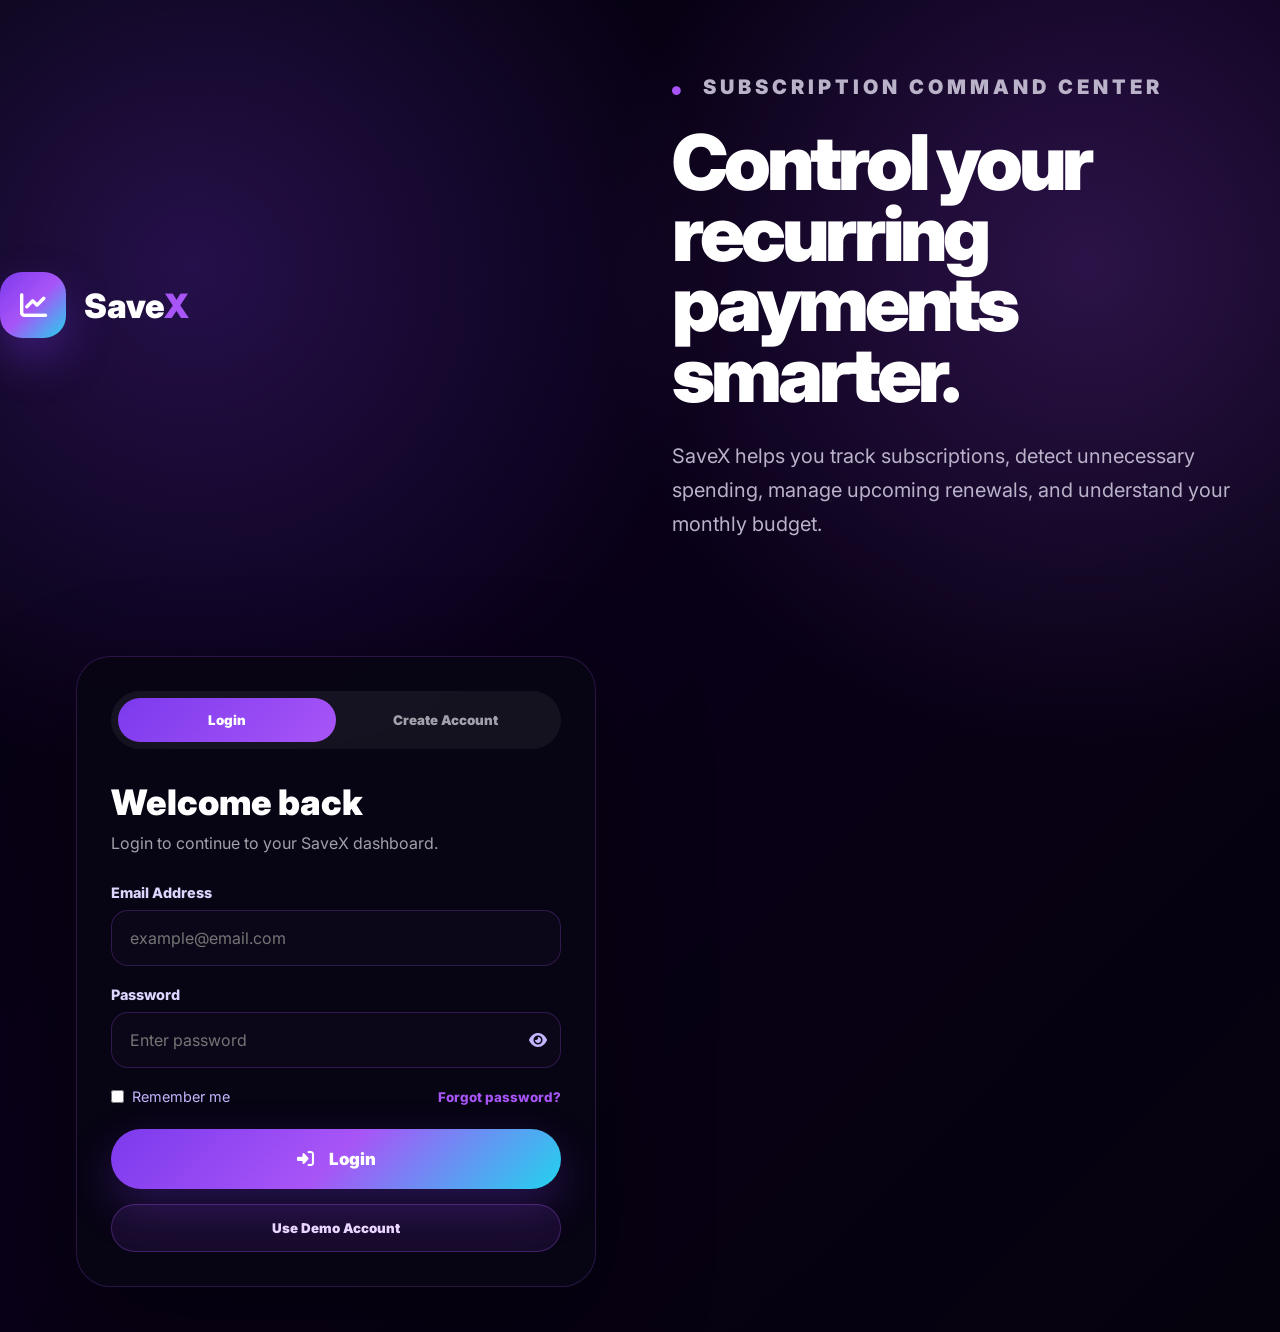
==== target/classes/static/index.html @ 9d01b913 "Spring boot activated to connect frontend and backend" ====
<!DOCTYPE html>
<html lang="en">
<head>
    <meta charset="UTF-8">
    <meta name="viewport" content="width=device-width, initial-scale=1.0">
    <title>SaveX | Login</title>

    <link href="https://fonts.googleapis.com/css2?family=Inter:wght@300;400;500;600;700;800;900&display=swap" rel="stylesheet">
    <link rel="stylesheet" href="https://cdnjs.cloudflare.com/ajax/libs/font-awesome/6.5.0/css/all.min.css">

    <link rel="stylesheet" href="styles.css">
</head>
<body>

<div class="login-page">
    <nav class="auth-brand">
        <div class="brand-icon">
            <i class="fa-solid fa-chart-line"></i>
        </div>
        <h2>Save<span>X</span></h2>
    </nav>

    <div class="auth-hero">

        <p class="hero-tag">
            <i class="fa-solid fa-circle"></i>
            Subscription command center
        </p>

        <h1>Control your recurring payments smarter.</h1>

        <p>
            SaveX helps you track subscriptions, detect unnecessary spending,
            manage upcoming renewals, and understand your monthly budget.
        </p>

    </div>


    <div class="login-right-panel">

        <div class="auth-card">

            <div class="auth-tabs">
                <button type="button" class="auth-tab active" id="loginTab">Login</button>
                <button type="button" class="auth-tab" id="signupTab">Create Account</button>
            </div>

            <form id="loginForm" class="auth-form active">

                <h2>Welcome back</h2>
                <p class="auth-subtitle">Login to continue to your SaveX dashboard.</p>

                <div class="form-group">
                    <label for="loginEmail">Email Address</label>
                    <input type="email" id="loginEmail" placeholder="example@email.com" required>
                </div>

                <div class="form-group">
                    <label for="loginPassword">Password</label>

                    <div class="password-box">
                        <input type="password" id="loginPassword" placeholder="Enter password" required>

                        <button type="button" class="toggle-password" data-target="loginPassword">
                            <i class="fa-solid fa-eye"></i>
                        </button>
                    </div>
                </div>

                <div class="auth-options">
                    <label class="remember-box">
                        <input type="checkbox" id="rememberMe">
                        <span>Remember me</span>
                    </label>

                    <button type="button" class="text-btn" id="forgotBtn">
                        Forgot password?
                    </button>
                </div>

                <button type="submit" class="primary-btn full-btn">
                    <i class="fa-solid fa-right-to-bracket"></i>
                    Login
                </button>

                <button type="button" class="demo-login-btn" id="demoLoginBtn">
                    Use Demo Account
                </button>

            </form>

            <form id="signupForm" class="auth-form">

                <h2>Create account</h2>
                <p class="auth-subtitle">Create your SaveX account and start tracking subscriptions.</p>

                <div class="form-group">
                    <label for="signupName">Full Name</label>
                    <input type="text" id="signupName" placeholder="Enter your full name" required>
                </div>

                <div class="form-group">
                    <label for="signupEmail">Email Address</label>
                    <input type="email" id="signupEmail" placeholder="example@email.com" required>
                </div>

                <div class="form-group">
                    <label for="signupPassword">Password</label>

                    <div class="password-box">
                        <input type="password" id="signupPassword" placeholder="Create password" required>

                        <button type="button" class="toggle-password" data-target="signupPassword">
                            <i class="fa-solid fa-eye"></i>
                        </button>
                    </div>

                    <small class="password-hint">Password must be at least 6 characters.</small>
                </div>

                <div class="form-group">
                    <label for="confirmPassword">Confirm Password</label>

                    <div class="password-box">
                        <input type="password" id="confirmPassword" placeholder="Confirm password" required>

                        <button type="button" class="toggle-password" data-target="confirmPassword">
                            <i class="fa-solid fa-eye"></i>
                        </button>
                    </div>
                </div>

                <button type="submit" class="primary-btn full-btn">
                    <i class="fa-solid fa-user-plus"></i>
                    Create Account
                </button>

            </form>

        </div>

    </div>

</div>

<div class="toast" id="authToast"></div>

<script>
    const loginTab = document.getElementById("loginTab");
    const signupTab = document.getElementById("signupTab");
    const loginForm = document.getElementById("loginForm");
    const signupForm = document.getElementById("signupForm");
    const authToast = document.getElementById("authToast");

    function showAuthToast(message) {
        authToast.textContent = message;
        authToast.classList.add("show");

        setTimeout(function () {
            authToast.classList.remove("show");
        }, 2500);
    }

    function showLogin() {
        loginTab.classList.add("active");
        signupTab.classList.remove("active");

        loginForm.classList.add("active");
        signupForm.classList.remove("active");
    }

    function showSignup() {
        signupTab.classList.add("active");
        loginTab.classList.remove("active");

        signupForm.classList.add("active");
        loginForm.classList.remove("active");
    }

    loginTab.addEventListener("click", showLogin);
    signupTab.addEventListener("click", showSignup);

    document.querySelectorAll(".toggle-password").forEach(function (button) {
        button.addEventListener("click", function () {
            const targetId = button.getAttribute("data-target");
            const input = document.getElementById(targetId);
            const icon = button.querySelector("i");

            if (input.type === "password") {
                input.type = "text";
                icon.classList.remove("fa-eye");
                icon.classList.add("fa-eye-slash");
            } else {
                input.type = "password";
                icon.classList.remove("fa-eye-slash");
                icon.classList.add("fa-eye");
            }
        });
    });

    signupForm.addEventListener("submit", function (event) {
        event.preventDefault();

        const name = document.getElementById("signupName").value.trim();
        const email = document.getElementById("signupEmail").value.trim().toLowerCase();
        const password = document.getElementById("signupPassword").value.trim();
        const confirmPassword = document.getElementById("confirmPassword").value.trim();

        if (name === "" || email === "" || password === "" || confirmPassword === "") {
            showAuthToast("Please fill all fields.");
            return;
        }

        if (password.length < 6) {
            showAuthToast("Password must be at least 6 characters.");
            return;
        }

        if (password !== confirmPassword) {
            showAuthToast("Passwords do not match.");
            return;
        }

        const user = {
            name: name,
            email: email,
            password: password
        };

        localStorage.setItem("savex_user_account", JSON.stringify(user));
        localStorage.setItem("subtracker_user_name", name);
        localStorage.setItem("subtracker_user_email", email);
        localStorage.setItem("savex_logged_in", "true");

        showAuthToast("Account created successfully.");

        setTimeout(function () {
            window.location.href = "dashboard.html";
        }, 800);
    });

    loginForm.addEventListener("submit", function (event) {
        event.preventDefault();

        const email = document.getElementById("loginEmail").value.trim().toLowerCase();
        const password = document.getElementById("loginPassword").value.trim();
        const rememberMe = document.getElementById("rememberMe").checked;

        const savedUser = JSON.parse(localStorage.getItem("savex_user_account"));

        if (!savedUser) {
            showAuthToast("No account found. Please create an account first.");
            return;
        }

        if (email !== savedUser.email || password !== savedUser.password) {
            showAuthToast("Invalid email or password.");
            return;
        }

        localStorage.setItem("subtracker_user_name", savedUser.name);
        localStorage.setItem("subtracker_user_email", savedUser.email);
        localStorage.setItem("savex_logged_in", "true");

        if (rememberMe) {
            localStorage.setItem("savex_remember_email", email);
        } else {
            localStorage.removeItem("savex_remember_email");
        }

        showAuthToast("Login successful.");

        setTimeout(function () {
            window.location.href = "dashboard.html";
        }, 700);
    });

    document.getElementById("demoLoginBtn").addEventListener("click", function () {
        const demoUser = {
            name: "Huda Faisal",
            email: "demo@savex.com",
            password: "123456"
        };

        localStorage.setItem("savex_user_account", JSON.stringify(demoUser));
        localStorage.setItem("subtracker_user_name", demoUser.name);
        localStorage.setItem("subtracker_user_email", demoUser.email);
        localStorage.setItem("savex_logged_in", "true");

        window.location.href = "dashboard.html";
    });

    document.getElementById("forgotBtn").addEventListener("click", function () {
        showAuthToast("Demo project: create a new account if you forgot password.");
    });

    window.addEventListener("load", function () {
        const rememberedEmail = localStorage.getItem("savex_remember_email");

        if (rememberedEmail) {
            document.getElementById("loginEmail").value = rememberedEmail;
            document.getElementById("rememberMe").checked = true;
        }
    });
</script>

</body>
</html>
---- target/classes/static/styles.css ----
* {
    margin: 0;
    padding: 0;
    box-sizing: border-box;
}

body {
    font-family: "Inter", sans-serif;
    background: #05020d;
    color: #ffffff;
    overflow-x: hidden;
}

button,
input,
select {
    font-family: inherit;
}

button {
    cursor: pointer;
}

/* ================= LOGIN PAGE ================= */

.login-page {
    min-height: 100vh;
    display: grid;
    grid-template-columns: 1.05fr 0.95fr;
    background:
        radial-gradient(circle at 15% 20%, rgba(124, 58, 237, 0.26), transparent 34%),
        radial-gradient(circle at 85% 20%, rgba(168, 85, 247, 0.22), transparent 32%),
        linear-gradient(135deg, #05020d, #090018 45%, #05020d);
}

.login-left-panel {
    padding: 48px 7vw;
    display: flex;
    flex-direction: column;
    justify-content: space-between;
}

.auth-brand {
    display: flex;
    align-items: center;
    gap: 18px;
}

.auth-brand h2 {
    font-size: 2.1rem;
    font-weight: 900;
}

.auth-brand span {
    color: #a855f7;
}

.brand-icon,
.logo-box {
    width: 66px;
    height: 66px;
    border-radius: 22px;
    background: linear-gradient(135deg, #7c3aed, #a855f7, #22d3ee);
    display: flex;
    align-items: center;
    justify-content: center;
    color: white;
    font-size: 1.7rem;
    box-shadow: 0 20px 45px rgba(124, 58, 237, 0.35);
}

.auth-hero {
    max-width: 680px;
    padding: 70px 0;
}

.hero-tag {
    color: #c084fc;
    text-transform: uppercase;
    letter-spacing: 4px;
    font-size: 0.78rem;
    font-weight: 900;
    margin-bottom: 24px;
}

.hero-tag i {
    font-size: 0.55rem;
    color: #a855f7;
    margin-right: 10px;
}

.auth-hero h1 {
    font-size: clamp(3.4rem, 6vw, 6.2rem);
    line-height: 0.92;
    font-weight: 900;
    letter-spacing: -4px;
    margin-bottom: 28px;
}

.auth-hero > p {
    color: #b9b2c9;
    font-size: 1.25rem;
    line-height: 1.7;
    max-width: 600px;
}

.auth-preview-card {
    margin-top: 44px;
    width: min(430px, 100%);
    background: rgba(255, 255, 255, 0.07);
    border: 1px solid rgba(168, 85, 247, 0.20);
    border-radius: 28px;
    padding: 26px;
    backdrop-filter: blur(20px);
    box-shadow: 0 30px 80px rgba(0, 0, 0, 0.35);
}

.auth-preview-top {
    display: flex;
    justify-content: space-between;
    align-items: center;
}

.auth-preview-top p {
    color: #a1a1aa;
    font-size: 0.9rem;
}

.auth-preview-top h3 {
    font-size: 2.4rem;
    margin-top: 8px;
}

.preview-icon {
    width: 58px;
    height: 58px;
    border-radius: 18px;
    background: rgba(168, 85, 247, 0.16);
    color: #c084fc;
    display: flex;
    align-items: center;
    justify-content: center;
    font-size: 1.4rem;
}

.preview-line {
    height: 8px;
    border-radius: 999px;
    margin: 28px 0;
    background: linear-gradient(90deg, #7c3aed, #a855f7, #22d3ee);
}

.preview-row {
    display: flex;
    justify-content: space-between;
    padding: 11px 0;
    border-bottom: 1px solid rgba(255, 255, 255, 0.08);
    color: #d1d5db;
}

.preview-row:last-child {
    border-bottom: none;
}

.login-right-panel {
    display: flex;
    align-items: center;
    justify-content: center;
    padding: 45px;
}

.auth-card {
    width: 100%;
    max-width: 520px;
    background: rgba(8, 5, 20, 0.92);
    border: 1px solid rgba(168, 85, 247, 0.22);
    border-radius: 34px;
    padding: 34px;
    box-shadow: 0 40px 110px rgba(0, 0, 0, 0.45);
    backdrop-filter: blur(22px);
}

.auth-tabs {
    display: grid;
    grid-template-columns: 1fr 1fr;
    background: rgba(255, 255, 255, 0.055);
    padding: 7px;
    border-radius: 999px;
    margin-bottom: 32px;
}

.auth-tab {
    border: none;
    padding: 14px 16px;
    border-radius: 999px;
    background: transparent;
    color: #a1a1aa;
    font-weight: 900;
}

.auth-tab.active {
    background: linear-gradient(135deg, #7c3aed, #a855f7);
    color: white;
}

.auth-form {
    display: none;
}

.auth-form.active {
    display: block;
}

.auth-form h2 {
    font-size: 2.2rem;
    font-weight: 900;
    margin-bottom: 8px;
}

.auth-subtitle {
    color: #a1a1aa;
    margin-bottom: 28px;
    line-height: 1.6;
}

.password-box {
    position: relative;
}

.password-box input {
    padding-right: 55px;
}

.toggle-password {
    position: absolute;
    right: 14px;
    top: 50%;
    transform: translateY(-50%);
    border: none;
    background: transparent;
    color: #c4b5fd;
    font-size: 1rem;
}

.password-hint {
    display: block;
    color: #8b8399;
    margin-top: 8px;
    font-size: 0.78rem;
}

.auth-options {
    display: flex;
    align-items: center;
    justify-content: space-between;
    margin: 6px 0 24px;
}

.remember-box {
    display: flex;
    align-items: center;
    gap: 8px;
    color: #c4b5fd;
    font-size: 0.9rem;
}

.remember-box input {
    accent-color: #a855f7;
}

.text-btn {
    border: none;
    background: transparent;
    color: #a855f7;
    font-weight: 800;
}

.demo-login-btn {
    width: 100%;
    margin-top: 15px;
    padding: 15px;
    border: 1px solid rgba(168, 85, 247, 0.30);
    background: rgba(168, 85, 247, 0.10);
    color: #e9d5ff;
    border-radius: 999px;
    font-weight: 900;
}

.demo-login-btn:hover {
    background: rgba(168, 85, 247, 0.18);
}

/* ================= DASHBOARD + SCROLLABLE SIDEBAR ================= */

.dashboard-layout {
    min-height: 100vh;
    display: flex;
    background:
        radial-gradient(circle at 75% 10%, rgba(168, 85, 247, 0.18), transparent 35%),
        linear-gradient(135deg, #05020d 0%, #070113 45%, #06000f 100%);
}

.sidebar {
    width: 435px;
    height: 100vh;
    height: 100dvh;
    position: sticky;
    top: 0;
    background: rgba(3, 2, 12, 0.96);
    border-right: 1px solid rgba(168, 85, 247, 0.14);
    z-index: 10;
    overflow: hidden;
}

.sidebar-scroll-area {
    height: 100%;
    overflow-y: auto;
    overflow-x: hidden;
    padding: 56px 34px 36px;
    scrollbar-width: thin;
    scrollbar-color: #a855f7 transparent;
}

.sidebar-scroll-area::-webkit-scrollbar {
    width: 6px;
}

.sidebar-scroll-area::-webkit-scrollbar-track {
    background: transparent;
}

.sidebar-scroll-area::-webkit-scrollbar-thumb {
    background: rgba(168, 85, 247, 0.55);
    border-radius: 999px;
}

.sidebar-logo {
    display: flex;
    align-items: center;
    gap: 18px;
    margin-bottom: 70px;
}

.logo-box {
    flex-shrink: 0;
}

.sidebar-logo h2 {
    font-size: 2rem;
    font-weight: 900;
    white-space: nowrap;
}

.sidebar-logo span {
    color: #a855f7;
}

.sidebar-menu {
    display: flex;
    flex-direction: column;
    gap: 22px;
}

.menu-item {
    width: 100%;
    min-height: 72px;
    border: none;
    outline: none;
    background: transparent;
    color: #9ca3af;
    display: flex;
    align-items: center;
    gap: 26px;
    padding: 18px 31px;
    border-radius: 24px;
    font-size: 1.25rem;
    font-weight: 800;
    text-align: left;
    transition: 0.25s ease;
}

.menu-item i {
    width: 34px;
    font-size: 1.6rem;
    flex-shrink: 0;
}

.menu-item:hover {
    background: rgba(168, 85, 247, 0.08);
    color: white;
    transform: translateX(5px);
}

.menu-item.active {
    background: rgba(168, 85, 247, 0.13);
    color: white;
    border: 1px solid rgba(168, 85, 247, 0.45);
    box-shadow: inset 4px 0 0 #a855f7;
}

.menu-item.active i {
    color: #c084fc;
}

.sidebar-bottom {
    margin-top: 38px;
    border-top: 1px solid rgba(168, 85, 247, 0.14);
    padding-top: 30px;
    padding-bottom: 20px;
}

.profile-card {
    background: rgba(255, 255, 255, 0.04);
    border: 1px solid rgba(168, 85, 247, 0.12);
    border-radius: 24px;
    padding: 24px 28px;
    display: flex;
    align-items: center;
    gap: 22px;
}

.profile-avatar {
    width: 68px;
    height: 68px;
    border-radius: 22px;
    background: linear-gradient(135deg, #7c3aed, #a855f7, #22d3ee);
    display: flex;
    align-items: center;
    justify-content: center;
    font-size: 1.25rem;
    font-weight: 900;
    flex-shrink: 0;
}

.profile-card h4 {
    font-size: 1.05rem;
    font-weight: 900;
}

.profile-card p {
    color: #c084fc;
    font-size: 0.92rem;
    margin-top: 5px;
}

.logout-btn {
    width: 100%;
    margin-top: 16px;
    border: 1px solid rgba(239, 68, 68, 0.22);
    background: rgba(239, 68, 68, 0.10);
    color: #fca5a5;
    padding: 15px 18px;
    border-radius: 20px;
    font-weight: 900;
    display: flex;
    align-items: center;
    justify-content: center;
    gap: 10px;
    transition: 0.25s;
}

.logout-btn:hover {
    background: rgba(239, 68, 68, 0.18);
}

.main-panel {
    flex: 1;
    min-width: 0;
    padding: 58px 68px;
}

.top-header {
    display: flex;
    justify-content: space-between;
    align-items: flex-start;
    margin-bottom: 58px;
}

.eyebrow {
    color: #c084fc !important;
    text-transform: uppercase;
    letter-spacing: 6px;
    font-size: 0.78rem !important;
    font-weight: 900;
    margin-bottom: 22px;
}

.eyebrow::before {
    content: "";
    display: inline-block;
    width: 11px;
    height: 11px;
    background: #a855f7;
    border-radius: 50%;
    margin-right: 14px;
}

.top-header h1 {
    font-size: 4.2rem;
    line-height: 1;
    font-weight: 900;
    color: #f8fafc;
    letter-spacing: -2px;
}

.top-header p {
    color: #a1a1aa;
    margin-top: 22px;
    font-size: 1.25rem;
}

.top-actions {
    display: flex;
    align-items: center;
    gap: 26px;
}

.notification-btn {
    width: 80px;
    height: 80px;
    border-radius: 24px;
    border: 1px solid rgba(168, 85, 247, 0.18);
    background: rgba(255, 255, 255, 0.04);
    color: white;
    position: relative;
    font-size: 1.25rem;
}

.notification-btn span {
    position: absolute;
    top: -13px;
    right: -12px;
    background: #fb6a3c;
    color: white;
    min-width: 38px;
    height: 38px;
    border-radius: 999px;
    font-size: 1rem;
    font-weight: 900;
    display: flex;
    align-items: center;
    justify-content: center;
}

.primary-btn {
    border: none;
    background: linear-gradient(135deg, #7c3aed, #a855f7, #22d3ee);
    color: white;
    padding: 20px 42px;
    border-radius: 999px;
    font-size: 1.05rem;
    font-weight: 900;
    display: inline-flex;
    align-items: center;
    justify-content: center;
    gap: 15px;
    transition: 0.25s ease;
    box-shadow: 0 18px 45px rgba(124, 58, 237, 0.28);
}

.primary-btn:hover {
    transform: translateY(-3px);
}

.secondary-btn {
    border: none;
    background: rgba(30, 20, 48, 0.95);
    color: #ddd6fe;
    padding: 16px 30px;
    border-radius: 999px;
    font-weight: 800;
}

.full-btn {
    width: 100%;
}

.stats-grid {
    display: grid;
    grid-template-columns: repeat(3, minmax(260px, 1fr));
    gap: 34px;
    margin-bottom: 34px;
}

.stat-card {
    background: rgba(8, 5, 20, 0.9);
    border: 1px solid rgba(168, 85, 247, 0.14);
    border-radius: 32px;
    min-height: 255px;
    padding: 32px 36px;
    display: flex;
    flex-direction: column;
    justify-content: center;
}

.stat-icon {
    width: 72px;
    height: 72px;
    border-radius: 24px;
    background: rgba(168, 85, 247, 0.11);
    color: #c084fc;
    display: flex;
    align-items: center;
    justify-content: center;
    font-size: 1.7rem;
    margin-bottom: 30px;
}

.stat-card h3 {
    color: #a1a1aa;
    text-transform: uppercase;
    letter-spacing: 4px;
    font-size: 0.82rem;
    margin-bottom: 18px;
    font-weight: 900;
}

.stat-card .value {
    font-size: 3.25rem;
    font-weight: 900;
    line-height: 1;
    letter-spacing: 2px;
}

.stat-card p {
    color: #34d399;
    margin-top: 15px;
    font-size: 0.98rem;
}

.stat-card.small-card {
    max-width: 475px;
}

.charts-grid {
    display: grid;
    grid-template-columns: 1fr 1fr;
    gap: 34px;
    margin-bottom: 48px;
}

.chart-card,
.renewals-card,
.table-card,
.insight-card,
.ai-card {
    background: rgba(8, 5, 20, 0.92);
    border: 1px solid rgba(168, 85, 247, 0.14);
    border-radius: 32px;
    padding: 30px 36px;
}

.chart-card {
    min-height: 545px;
}

.chart-title {
    display: flex;
    align-items: center;
    gap: 13px;
    font-size: 1.25rem;
    font-weight: 900;
    margin-bottom: 24px;
}

.chart-box {
    width: 100%;
    height: 430px;
    position: relative;
}

.chart-box canvas {
    width: 100% !important;
    height: 100% !important;
}

.renewals-card {
    min-height: 180px;
    margin-bottom: 34px;
}

.renewal-list {
    margin-top: 20px;
}

.renewal-item {
    display: flex;
    align-items: center;
    justify-content: space-between;
    gap: 25px;
    padding: 19px 0;
    border-bottom: 1px solid rgba(168, 85, 247, 0.12);
}

.renewal-item:last-child {
    border-bottom: none;
}

.renewal-left {
    display: flex;
    align-items: center;
    gap: 18px;
}

.renewal-icon {
    width: 52px;
    height: 52px;
    border-radius: 18px;
    background: rgba(251, 191, 36, 0.1);
    color: #fbbf24;
    display: flex;
    align-items: center;
    justify-content: center;
}

.renewal-item p {
    color: #a1a1aa;
    font-size: 0.9rem;
}

.days-badge {
    background: rgba(30, 20, 48, 0.95);
    color: #ddd6fe;
    padding: 9px 17px;
    border-radius: 999px;
    white-space: nowrap;
    font-size: 0.85rem;
    font-weight: 800;
}

.overdue-badge {
    background: rgba(239, 68, 68, 0.15);
    color: #f87171;
}

.empty-state {
    text-align: center;
    padding: 45px 20px;
    color: #a1a1aa;
}

.table-wrapper {
    overflow-x: auto;
}

.subscription-table {
    width: 100%;
    border-collapse: collapse;
}

.subscription-table th {
    text-align: left;
    color: #a1a1aa;
    font-size: 0.85rem;
    text-transform: uppercase;
    letter-spacing: 2px;
    padding: 17px 12px;
    border-bottom: 1px solid rgba(168, 85, 247, 0.16);
}

.subscription-table td {
    padding: 20px 12px;
    border-bottom: 1px solid rgba(168, 85, 247, 0.08);
    color: #e9d5ff;
}

.service-cell {
    display: flex;
    align-items: center;
    gap: 13px;
    font-weight: 900;
}

.service-icon {
    width: 42px;
    height: 42px;
    border-radius: 15px;
    background: rgba(168, 85, 247, 0.12);
    color: #c084fc;
    display: flex;
    align-items: center;
    justify-content: center;
}

.cycle-badge {
    background: rgba(168, 85, 247, 0.12);
    color: #d8b4fe;
    padding: 8px 15px;
    border-radius: 999px;
    font-size: 0.82rem;
    font-weight: 900;
}

.action-buttons {
    display: flex;
    gap: 10px;
}

.icon-action {
    width: 40px;
    height: 40px;
    border-radius: 13px;
    border: none;
    background: rgba(30, 20, 48, 0.95);
    color: #c4b5fd;
}

.icon-action:hover {
    color: white;
}

.icon-action.delete:hover {
    color: #fb7185;
}

.insight-grid {
    display: grid;
    grid-template-columns: 1.3fr 0.7fr;
    gap: 34px;
}

.ai-card {
    background:
        radial-gradient(circle at top right, rgba(168, 85, 247, 0.16), transparent 35%),
        rgba(8, 5, 20, 0.92);
}

.ai-header {
    display: flex;
    align-items: center;
    gap: 20px;
    margin-bottom: 28px;
}

.ai-icon {
    width: 76px;
    height: 76px;
    border-radius: 26px;
    background: rgba(168, 85, 247, 0.12);
    color: #c084fc;
    display: flex;
    align-items: center;
    justify-content: center;
    font-size: 1.9rem;
}

.ai-card h2 {
    font-size: 2rem;
}

.ai-card p {
    color: #d1d5db;
    line-height: 1.85;
    font-size: 1rem;
}

.tip-box {
    margin-top: 30px;
    background: rgba(30, 20, 48, 0.76);
    border-radius: 24px;
    padding: 24px;
    color: #e9d5ff;
}

/* ================= FORM + MODAL ================= */

.form-group {
    margin-bottom: 20px;
}

.form-group label {
    display: block;
    margin-bottom: 9px;
    color: #ddd6fe;
    font-weight: 800;
    font-size: 0.9rem;
}

.form-group input,
.form-group select {
    width: 100%;
    border: 1px solid rgba(168, 85, 247, 0.24);
    background: #0b0618;
    color: white;
    padding: 17px 18px;
    border-radius: 17px;
    outline: none;
    font-size: 1rem;
}

.form-group input:focus,
.form-group select:focus {
    border-color: #a855f7;
}

.form-row {
    display: grid;
    grid-template-columns: 1fr 1fr;
    gap: 20px;
}

.modal {
    position: fixed;
    inset: 0;
    background: rgba(0, 0, 0, 0.76);
    backdrop-filter: blur(12px);
    z-index: 999;
    display: none;
    align-items: center;
    justify-content: center;
    padding: 22px;
}

.modal.show {
    display: flex;
}

.modal-box {
    width: 100%;
    max-width: 590px;
    background: #080313;
    border: 1px solid rgba(168, 85, 247, 0.28);
    border-radius: 32px;
    padding: 34px;
    box-shadow: 0 35px 100px rgba(0, 0, 0, 0.55);
}

.modal-header {
    display: flex;
    align-items: center;
    justify-content: space-between;
    margin-bottom: 28px;
}

.modal-header h3 {
    font-size: 1.35rem;
    display: flex;
    gap: 11px;
    align-items: center;
}

.modal-header h3 i {
    color: #c084fc;
}

.modal-header button {
    border: none;
    background: rgba(30, 20, 48, 0.95);
    color: white;
    width: 44px;
    height: 44px;
    border-radius: 50%;
}

.modal-actions {
    display: flex;
    justify-content: flex-end;
    gap: 14px;
    margin-top: 30px;
}

.toast {
    position: fixed;
    right: 30px;
    bottom: 30px;
    background: #160b2e;
    border-left: 4px solid #a855f7;
    padding: 16px 25px;
    border-radius: 999px;
    color: white;
    opacity: 0;
    transform: translateY(20px);
    pointer-events: none;
    transition: 0.25s;
    z-index: 1200;
}

.toast.show {
    opacity: 1;
    transform: translateY(0);
}

/* ================= RESPONSIVE ================= */

@media (max-width: 1350px) {
    .sidebar {
        width: 330px;
    }

    .stats-grid {
        grid-template-columns: repeat(2, 1fr);
    }

    .charts-grid {
        grid-template-columns: 1fr;
    }
}

@media (max-width: 1000px) {
    .login-page {
        grid-template-columns: 1fr;
    }

    .login-left-panel {
        padding: 34px 24px;
    }

    .auth-hero {
        padding: 45px 0;
    }

    .login-right-panel {
        padding: 24px;
    }
}

@media (max-width: 900px) {
    .dashboard-layout {
        flex-direction: column;
    }

    .sidebar {
        width: 100%;
        height: auto;
        position: relative;
        overflow: visible;
    }

    .sidebar-scroll-area {
        height: auto;
        overflow-x: auto;
        overflow-y: hidden;
        padding: 24px;
    }

    .sidebar-logo {
        margin-bottom: 25px;
    }

    .sidebar-menu {
        flex-direction: row;
        overflow-x: auto;
        gap: 12px;
        padding-bottom: 8px;
    }

    .menu-item {
        min-width: 75px;
        min-height: 64px;
        justify-content: center;
        padding: 14px;
    }

    .menu-item span,
    .sidebar-bottom {
        display: none;
    }

    .main-panel {
        padding: 30px 18px;
    }

    .top-header {
        flex-direction: column;
        gap: 24px;
    }

    .stats-grid,
    .insight-grid {
        grid-template-columns: 1fr;
    }

    .form-row {
        grid-template-columns: 1fr;
    }

    .top-header h1 {
        font-size: 3rem;
    }
    /* Hide monthly spend preview card from login/main page */
    .auth-preview-card {
        display: none;
    }

    /* Keep login page layout balanced after hiding card */
    .auth-hero {
        max-width: 680px;
        padding: 70px 0;
    }

    .auth-hero h1 {
        margin-bottom: 30px;
    }

    .auth-hero > p {
        margin-bottom: 0;
    }
    .auth-preview-card {
        display: none !important;
    }
}
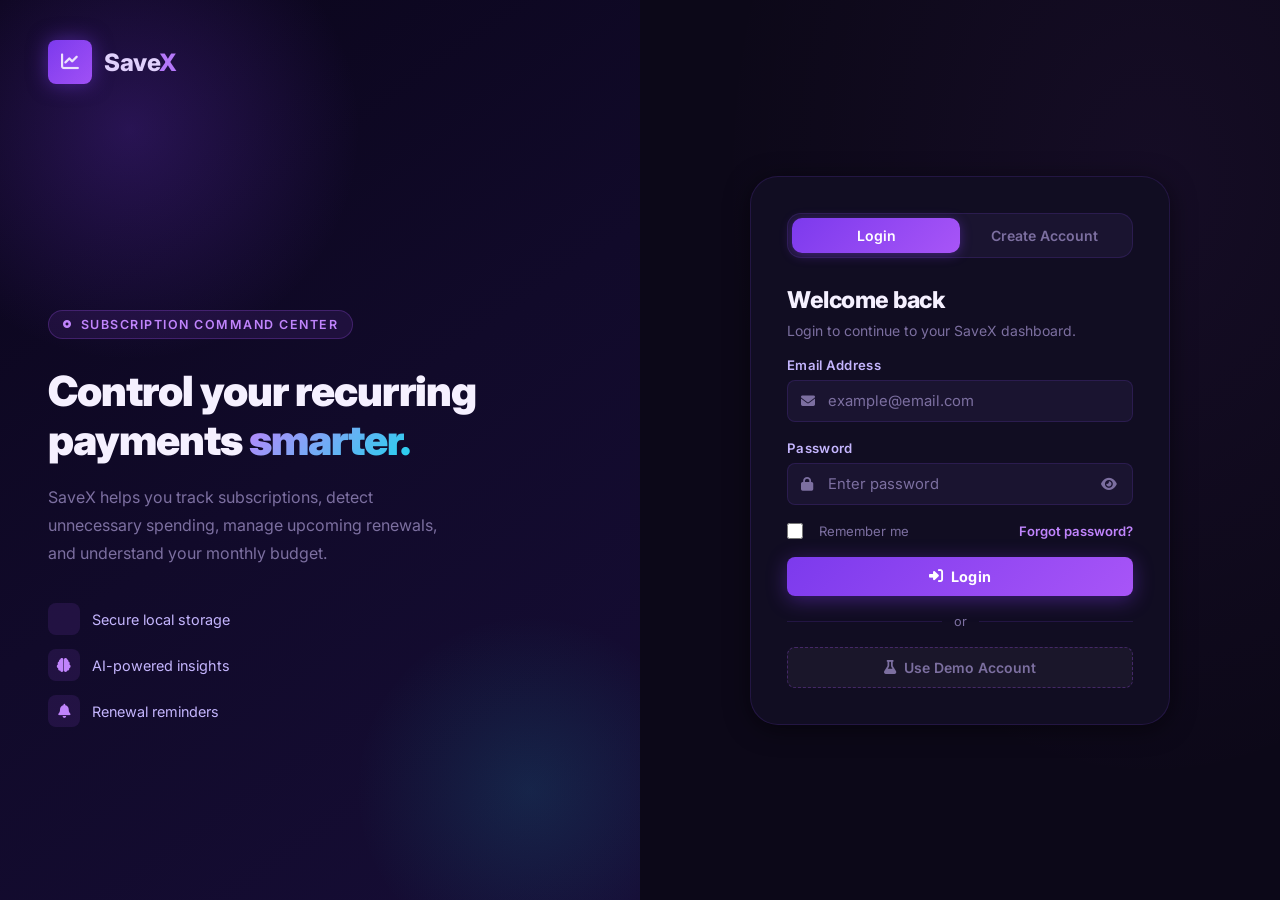
==== commit d6daef0e: "frontend enhancements" ====
--- a/target/classes/static/index.html
+++ b/target/classes/static/index.html
@@ -4,306 +4,243 @@
     <meta charset="UTF-8">
     <meta name="viewport" content="width=device-width, initial-scale=1.0">
     <title>SaveX | Login</title>
-
+    <meta name="description" content="SaveX – Smart subscription tracking. Control your recurring payments, detect unnecessary spending, and manage upcoming renewals.">
     <link href="https://fonts.googleapis.com/css2?family=Inter:wght@300;400;500;600;700;800;900&display=swap" rel="stylesheet">
     <link rel="stylesheet" href="https://cdnjs.cloudflare.com/ajax/libs/font-awesome/6.5.0/css/all.min.css">
-
     <link rel="stylesheet" href="styles.css">
 </head>
 <body>
-
 <div class="login-page">
-    <nav class="auth-brand">
-        <div class="brand-icon">
-            <i class="fa-solid fa-chart-line"></i>
+    <div class="login-left-panel">
+        <nav class="auth-brand">
+            <div class="brand-icon">
+                <i class="fa-solid fa-chart-line"></i>
+            </div>
+            <h2>Save<span>X</span></h2>
+        </nav>
+        <div class="auth-hero">
+            <p class="hero-tag">
+                <i class="fa-solid fa-circle-dot"></i>
+                Subscription command center
+            </p>
+            <h1>Control your recurring payments <span class="gradient-text">smarter.</span></h1>
+            <p class="hero-desc">
+                SaveX helps you track subscriptions, detect unnecessary spending,
+                manage upcoming renewals, and understand your monthly budget.
+            </p>
+            <div class="hero-features">
+                <div class="hero-feature">
+                    <i class="fa-solid fa-shield-check"></i>
+                    <span>Secure local storage</span>
+                </div>
+                <div class="hero-feature">
+                    <i class="fa-solid fa-brain"></i>
+                    <span>AI-powered insights</span>
+                </div>
+                <div class="hero-feature">
+                    <i class="fa-solid fa-bell"></i>
+                    <span>Renewal reminders</span>
+                </div>
+            </div>
         </div>
-        <h2>Save<span>X</span></h2>
-    </nav>
-
-    <div class="auth-hero">
-
-        <p class="hero-tag">
-            <i class="fa-solid fa-circle"></i>
-            Subscription command center
-        </p>
-
-        <h1>Control your recurring payments smarter.</h1>
-
-        <p>
-            SaveX helps you track subscriptions, detect unnecessary spending,
-            manage upcoming renewals, and understand your monthly budget.
-        </p>
-
+        <div class="hero-glow"></div>
     </div>
-
-
     <div class="login-right-panel">
-
         <div class="auth-card">
-
             <div class="auth-tabs">
                 <button type="button" class="auth-tab active" id="loginTab">Login</button>
                 <button type="button" class="auth-tab" id="signupTab">Create Account</button>
             </div>
-
+            <!-- Login Form -->
             <form id="loginForm" class="auth-form active">
-
                 <h2>Welcome back</h2>
                 <p class="auth-subtitle">Login to continue to your SaveX dashboard.</p>
-
                 <div class="form-group">
                     <label for="loginEmail">Email Address</label>
-                    <input type="email" id="loginEmail" placeholder="example@email.com" required>
-                </div>
-
+                    <div class="input-icon-wrapper">
+                        <i class="fa-solid fa-envelope input-icon"></i>
+                        <input type="email" id="loginEmail" placeholder="example@email.com" required>
+                    </div>
+                </div>
                 <div class="form-group">
                     <label for="loginPassword">Password</label>
-
                     <div class="password-box">
+                        <i class="fa-solid fa-lock input-icon"></i>
                         <input type="password" id="loginPassword" placeholder="Enter password" required>
-
                         <button type="button" class="toggle-password" data-target="loginPassword">
                             <i class="fa-solid fa-eye"></i>
                         </button>
                     </div>
                 </div>
-
                 <div class="auth-options">
                     <label class="remember-box">
                         <input type="checkbox" id="rememberMe">
+                        <span class="checkmark"></span>
                         <span>Remember me</span>
                     </label>
-
-                    <button type="button" class="text-btn" id="forgotBtn">
-                        Forgot password?
-                    </button>
-                </div>
-
-                <button type="submit" class="primary-btn full-btn">
+                    <button type="button" class="text-btn" id="forgotBtn">Forgot password?</button>
+                </div>
+                <button type="submit" class="primary-btn full-btn" id="loginSubmitBtn">
                     <i class="fa-solid fa-right-to-bracket"></i>
                     Login
                 </button>
-
+                <div class="divider"><span>or</span></div>
                 <button type="button" class="demo-login-btn" id="demoLoginBtn">
+                    <i class="fa-solid fa-flask"></i>
                     Use Demo Account
                 </button>
-
             </form>
-
+            <!-- Signup Form -->
             <form id="signupForm" class="auth-form">
-
                 <h2>Create account</h2>
-                <p class="auth-subtitle">Create your SaveX account and start tracking subscriptions.</p>
-
+                <p class="auth-subtitle">Start tracking your subscriptions with SaveX.</p>
                 <div class="form-group">
                     <label for="signupName">Full Name</label>
-                    <input type="text" id="signupName" placeholder="Enter your full name" required>
-                </div>
-
+                    <div class="input-icon-wrapper">
+                        <i class="fa-solid fa-user input-icon"></i>
+                        <input type="text" id="signupName" placeholder="Enter your full name" required>
+                    </div>
+                </div>
                 <div class="form-group">
                     <label for="signupEmail">Email Address</label>
-                    <input type="email" id="signupEmail" placeholder="example@email.com" required>
-                </div>
-
+                    <div class="input-icon-wrapper">
+                        <i class="fa-solid fa-envelope input-icon"></i>
+                        <input type="email" id="signupEmail" placeholder="example@email.com" required>
+                    </div>
+                </div>
                 <div class="form-group">
                     <label for="signupPassword">Password</label>
-
                     <div class="password-box">
-                        <input type="password" id="signupPassword" placeholder="Create password" required>
-
+                        <i class="fa-solid fa-lock input-icon"></i>
+                        <input type="password" id="signupPassword" placeholder="Create password (min 6 chars)" required>
                         <button type="button" class="toggle-password" data-target="signupPassword">
                             <i class="fa-solid fa-eye"></i>
                         </button>
                     </div>
-
-                    <small class="password-hint">Password must be at least 6 characters.</small>
-                </div>
-
+                </div>
                 <div class="form-group">
                     <label for="confirmPassword">Confirm Password</label>
-
                     <div class="password-box">
+                        <i class="fa-solid fa-lock input-icon"></i>
                         <input type="password" id="confirmPassword" placeholder="Confirm password" required>
-
                         <button type="button" class="toggle-password" data-target="confirmPassword">
                             <i class="fa-solid fa-eye"></i>
                         </button>
                     </div>
                 </div>
-
                 <button type="submit" class="primary-btn full-btn">
                     <i class="fa-solid fa-user-plus"></i>
                     Create Account
                 </button>
-
             </form>
-
         </div>
-
     </div>
-
 </div>
-
 <div class="toast" id="authToast"></div>
-
 <script>
     const loginTab = document.getElementById("loginTab");
     const signupTab = document.getElementById("signupTab");
     const loginForm = document.getElementById("loginForm");
     const signupForm = document.getElementById("signupForm");
     const authToast = document.getElementById("authToast");
-
-    function showAuthToast(message) {
+    function showAuthToast(message, type) {
         authToast.textContent = message;
-        authToast.classList.add("show");
-
-        setTimeout(function () {
-            authToast.classList.remove("show");
-        }, 2500);
+        authToast.className = "toast show" + (type ? " toast-" + type : "");
+        setTimeout(function () { authToast.classList.remove("show"); }, 3000);
     }
-
     function showLogin() {
         loginTab.classList.add("active");
         signupTab.classList.remove("active");
-
         loginForm.classList.add("active");
         signupForm.classList.remove("active");
     }
-
     function showSignup() {
         signupTab.classList.add("active");
         loginTab.classList.remove("active");
-
         signupForm.classList.add("active");
         loginForm.classList.remove("active");
     }
-
     loginTab.addEventListener("click", showLogin);
     signupTab.addEventListener("click", showSignup);
-
     document.querySelectorAll(".toggle-password").forEach(function (button) {
         button.addEventListener("click", function () {
             const targetId = button.getAttribute("data-target");
             const input = document.getElementById(targetId);
             const icon = button.querySelector("i");
-
             if (input.type === "password") {
                 input.type = "text";
-                icon.classList.remove("fa-eye");
-                icon.classList.add("fa-eye-slash");
+                icon.classList.replace("fa-eye", "fa-eye-slash");
             } else {
                 input.type = "password";
-                icon.classList.remove("fa-eye-slash");
-                icon.classList.add("fa-eye");
+                icon.classList.replace("fa-eye-slash", "fa-eye");
             }
         });
     });
-
-    signupForm.addEventListener("submit", function (event) {
-        event.preventDefault();
-
+    signupForm.addEventListener("submit", function (e) {
+        e.preventDefault();
         const name = document.getElementById("signupName").value.trim();
         const email = document.getElementById("signupEmail").value.trim().toLowerCase();
         const password = document.getElementById("signupPassword").value.trim();
         const confirmPassword = document.getElementById("confirmPassword").value.trim();
-
-        if (name === "" || email === "" || password === "" || confirmPassword === "") {
-            showAuthToast("Please fill all fields.");
-            return;
-        }
-
+        if (!name || !email || !password || !confirmPassword) {
+            showAuthToast("Please fill all fields.", "error"); return;
+        }
         if (password.length < 6) {
-            showAuthToast("Password must be at least 6 characters.");
-            return;
-        }
-
+            showAuthToast("Password must be at least 6 characters.", "error"); return;
+        }
         if (password !== confirmPassword) {
-            showAuthToast("Passwords do not match.");
-            return;
-        }
-
-        const user = {
-            name: name,
-            email: email,
-            password: password
-        };
-
+            showAuthToast("Passwords do not match.", "error"); return;
+        }
+        const user = { name, email, password };
         localStorage.setItem("savex_user_account", JSON.stringify(user));
         localStorage.setItem("subtracker_user_name", name);
         localStorage.setItem("subtracker_user_email", email);
         localStorage.setItem("savex_logged_in", "true");
-
-        showAuthToast("Account created successfully.");
-
-        setTimeout(function () {
-            window.location.href = "dashboard.html";
-        }, 800);
-    });
-
-    loginForm.addEventListener("submit", function (event) {
-        event.preventDefault();
-
+        showAuthToast("Account created! Redirecting...", "success");
+        setTimeout(function () { window.location.href = "dashboard.html"; }, 900);
+    });
+    loginForm.addEventListener("submit", function (e) {
+        e.preventDefault();
         const email = document.getElementById("loginEmail").value.trim().toLowerCase();
         const password = document.getElementById("loginPassword").value.trim();
         const rememberMe = document.getElementById("rememberMe").checked;
-
         const savedUser = JSON.parse(localStorage.getItem("savex_user_account"));
-
         if (!savedUser) {
-            showAuthToast("No account found. Please create an account first.");
-            return;
-        }
-
+            showAuthToast("No account found. Please create an account first.", "error"); return;
+        }
         if (email !== savedUser.email || password !== savedUser.password) {
-            showAuthToast("Invalid email or password.");
-            return;
-        }
-
+            showAuthToast("Invalid email or password.", "error"); return;
+        }
         localStorage.setItem("subtracker_user_name", savedUser.name);
         localStorage.setItem("subtracker_user_email", savedUser.email);
         localStorage.setItem("savex_logged_in", "true");
-
         if (rememberMe) {
             localStorage.setItem("savex_remember_email", email);
         } else {
             localStorage.removeItem("savex_remember_email");
         }
-
-        showAuthToast("Login successful.");
-
-        setTimeout(function () {
-            window.location.href = "dashboard.html";
-        }, 700);
-    });
-
+        showAuthToast("Login successful! Redirecting...", "success");
+        setTimeout(function () { window.location.href = "dashboard.html"; }, 750);
+    });
     document.getElementById("demoLoginBtn").addEventListener("click", function () {
-        const demoUser = {
-            name: "Huda Faisal",
-            email: "demo@savex.com",
-            password: "123456"
-        };
-
+        const demoUser = { name: "Huda Faisal", email: "demo@savex.com", password: "123456" };
         localStorage.setItem("savex_user_account", JSON.stringify(demoUser));
         localStorage.setItem("subtracker_user_name", demoUser.name);
         localStorage.setItem("subtracker_user_email", demoUser.email);
         localStorage.setItem("savex_logged_in", "true");
-
-        window.location.href = "dashboard.html";
-    });
-
+        showAuthToast("Loading demo account...", "success");
+        setTimeout(function () { window.location.href = "dashboard.html"; }, 700);
+    });
     document.getElementById("forgotBtn").addEventListener("click", function () {
-        showAuthToast("Demo project: create a new account if you forgot password.");
-    });
-
+        showAuthToast("Tip: Create a new account if you forgot your password.", "error");
+    });
     window.addEventListener("load", function () {
         const rememberedEmail = localStorage.getItem("savex_remember_email");
-
         if (rememberedEmail) {
             document.getElementById("loginEmail").value = rememberedEmail;
             document.getElementById("rememberMe").checked = true;
         }
     });
 </script>
-
 </body>
-</html>+</html>
--- a/target/classes/static/styles.css
+++ b/target/classes/static/styles.css
@@ -1,1101 +1,1430 @@
-* {
+/* ════════════════════════════════════════════════════════════════════
+   SaveX — Premium Dark UI Stylesheet
+   ════════════════════════════════════════════════════════════════════ */
+/* ── Reset & Root ─────────────────────────────────────────────────── */
+*, *::before, *::after {
     margin: 0;
     padding: 0;
     box-sizing: border-box;
 }
-
+:root {
+    --bg-base:        #05020d;
+    --bg-surface:     #0c0818;
+    --bg-card:        #110d22;
+    --bg-card-hover:  #16112a;
+    --bg-input:       #1a1430;
+    --bg-modal:       #130e24;
+    --border:         rgba(139, 78, 255, 0.15);
+    --border-hover:   rgba(168, 85, 247, 0.35);
+    --purple-400:     #c084fc;
+    --purple-500:     #a855f7;
+    --purple-600:     #9333ea;
+    --purple-700:     #7c3aed;
+    --purple-900:     #3b0764;
+    --text-primary:   #f5f0ff;
+    --text-secondary: #c4b5fd;
+    --text-muted:     #7c6fa0;
+    --green:          #10b981;
+    --blue:           #22d3ee;
+    --amber:          #f59e0b;
+    --red:            #ef4444;
+    --pink:           #ec4899;
+    --sidebar-w:      260px;
+    --radius-sm:      8px;
+    --radius-md:      14px;
+    --radius-lg:      20px;
+    --radius-xl:      28px;
+    --shadow-card:    0 4px 24px rgba(0, 0, 0, 0.5);
+    --shadow-glow:    0 0 30px rgba(168, 85, 247, 0.2);
+    --shadow-modal:   0 24px 64px rgba(0, 0, 0, 0.8);
+    --transition:     0.22s ease;
+}
+html { scroll-behavior: smooth; }
 body {
     font-family: "Inter", sans-serif;
-    background: #05020d;
-    color: #ffffff;
-    overflow-x: hidden;
-}
-
-button,
-input,
-select {
-    font-family: inherit;
-}
-
-button {
-    cursor: pointer;
-}
-
-/* ================= LOGIN PAGE ================= */
-
+    background: var(--bg-base);
+    color: var(--text-primary);
+    min-height: 100vh;
+    -webkit-font-smoothing: antialiased;
+}
+a { color: inherit; text-decoration: none; }
+button { cursor: pointer; font-family: inherit; border: none; background: none; }
+input, select, textarea { font-family: inherit; }
+img { display: block; max-width: 100%; }
+/* ════════════════════════════════════════════════════════════════════
+   LOGIN PAGE
+   ════════════════════════════════════════════════════════════════════ */
 .login-page {
+    display: grid;
+    grid-template-columns: 1fr 1fr;
     min-height: 100vh;
-    display: grid;
-    grid-template-columns: 1.05fr 0.95fr;
-    background:
-        radial-gradient(circle at 15% 20%, rgba(124, 58, 237, 0.26), transparent 34%),
-        radial-gradient(circle at 85% 20%, rgba(168, 85, 247, 0.22), transparent 32%),
-        linear-gradient(135deg, #05020d, #090018 45%, #05020d);
-}
-
+}
+/* Left hero panel */
 .login-left-panel {
-    padding: 48px 7vw;
+    background: linear-gradient(145deg, #0a051a, #110a2a, #160d36);
+    padding: 40px 48px;
     display: flex;
     flex-direction: column;
-    justify-content: space-between;
-}
-
+    position: relative;
+    overflow: hidden;
+}
+.login-left-panel::before {
+    content: "";
+    position: absolute;
+    top: -120px;
+    left: -120px;
+    width: 500px;
+    height: 500px;
+    background: radial-gradient(circle, rgba(124,58,237,0.25) 0%, transparent 65%);
+    pointer-events: none;
+}
+.login-left-panel::after {
+    content: "";
+    position: absolute;
+    bottom: -80px;
+    right: -80px;
+    width: 380px;
+    height: 380px;
+    background: radial-gradient(circle, rgba(34,211,238,0.12) 0%, transparent 65%);
+    pointer-events: none;
+}
 .auth-brand {
     display: flex;
     align-items: center;
-    gap: 18px;
-}
-
+    gap: 12px;
+    margin-bottom: auto;
+}
+.brand-icon {
+    width: 44px;
+    height: 44px;
+    background: linear-gradient(135deg, var(--purple-700), var(--purple-500));
+    border-radius: var(--radius-sm);
+    display: grid;
+    place-items: center;
+    font-size: 18px;
+    color: #fff;
+    box-shadow: 0 0 20px rgba(124,58,237,0.5);
+}
 .auth-brand h2 {
-    font-size: 2.1rem;
+    font-size: 1.5rem;
+    font-weight: 800;
+    color: var(--text-primary);
+    letter-spacing: -0.5px;
+}
+.auth-brand h2 span { color: var(--purple-400); }
+.auth-hero {
+    margin: auto 0;
+    padding: 40px 0;
+    position: relative;
+    z-index: 1;
+}
+.hero-tag {
+    display: inline-flex;
+    align-items: center;
+    gap: 8px;
+    font-size: 0.78rem;
+    font-weight: 600;
+    color: var(--purple-400);
+    text-transform: uppercase;
+    letter-spacing: 1.5px;
+    background: rgba(168,85,247,0.1);
+    border: 1px solid rgba(168,85,247,0.25);
+    padding: 6px 14px;
+    border-radius: 50px;
+    margin-bottom: 28px;
+}
+.hero-tag i { font-size: 8px; animation: pulse-dot 2s infinite; }
+@keyframes pulse-dot {
+    0%, 100% { opacity: 1; transform: scale(1); }
+    50%       { opacity: 0.5; transform: scale(1.3); }
+}
+.auth-hero h1 {
+    font-size: 2.6rem;
     font-weight: 900;
-}
-
-.auth-brand span {
-    color: #a855f7;
-}
-
-.brand-icon,
-.logo-box {
-    width: 66px;
-    height: 66px;
-    border-radius: 22px;
-    background: linear-gradient(135deg, #7c3aed, #a855f7, #22d3ee);
+    line-height: 1.18;
+    color: var(--text-primary);
+    margin-bottom: 18px;
+    letter-spacing: -1px;
+}
+.gradient-text {
+    background: linear-gradient(135deg, var(--purple-400), var(--blue));
+    -webkit-background-clip: text;
+    -webkit-text-fill-color: transparent;
+    background-clip: text;
+}
+.hero-desc {
+    font-size: 1rem;
+    color: var(--text-muted);
+    line-height: 1.75;
+    max-width: 420px;
+    margin-bottom: 36px;
+}
+.hero-features {
+    display: flex;
+    flex-direction: column;
+    gap: 14px;
+}
+.hero-feature {
+    display: flex;
+    align-items: center;
+    gap: 12px;
+    font-size: 0.9rem;
+    color: var(--text-secondary);
+}
+.hero-feature i {
+    width: 32px;
+    height: 32px;
+    background: rgba(168,85,247,0.12);
+    border-radius: 8px;
+    display: grid;
+    place-items: center;
+    font-size: 14px;
+    color: var(--purple-400);
+    flex-shrink: 0;
+}
+/* Right auth panel */
+.login-right-panel {
+    background: var(--bg-surface);
     display: flex;
     align-items: center;
     justify-content: center;
-    color: white;
-    font-size: 1.7rem;
-    box-shadow: 0 20px 45px rgba(124, 58, 237, 0.35);
-}
-
-.auth-hero {
-    max-width: 680px;
-    padding: 70px 0;
-}
-
-.hero-tag {
-    color: #c084fc;
-    text-transform: uppercase;
-    letter-spacing: 4px;
-    font-size: 0.78rem;
-    font-weight: 900;
-    margin-bottom: 24px;
-}
-
-.hero-tag i {
-    font-size: 0.55rem;
-    color: #a855f7;
-    margin-right: 10px;
-}
-
-.auth-hero h1 {
-    font-size: clamp(3.4rem, 6vw, 6.2rem);
-    line-height: 0.92;
-    font-weight: 900;
-    letter-spacing: -4px;
-    margin-bottom: 28px;
-}
-
-.auth-hero > p {
-    color: #b9b2c9;
-    font-size: 1.25rem;
-    line-height: 1.7;
-    max-width: 600px;
-}
-
-.auth-preview-card {
-    margin-top: 44px;
-    width: min(430px, 100%);
-    background: rgba(255, 255, 255, 0.07);
-    border: 1px solid rgba(168, 85, 247, 0.20);
-    border-radius: 28px;
-    padding: 26px;
-    backdrop-filter: blur(20px);
-    box-shadow: 0 30px 80px rgba(0, 0, 0, 0.35);
-}
-
-.auth-preview-top {
-    display: flex;
-    justify-content: space-between;
-    align-items: center;
-}
-
-.auth-preview-top p {
-    color: #a1a1aa;
-    font-size: 0.9rem;
-}
-
-.auth-preview-top h3 {
-    font-size: 2.4rem;
-    margin-top: 8px;
-}
-
-.preview-icon {
-    width: 58px;
-    height: 58px;
-    border-radius: 18px;
-    background: rgba(168, 85, 247, 0.16);
-    color: #c084fc;
-    display: flex;
-    align-items: center;
-    justify-content: center;
-    font-size: 1.4rem;
-}
-
-.preview-line {
-    height: 8px;
-    border-radius: 999px;
-    margin: 28px 0;
-    background: linear-gradient(90deg, #7c3aed, #a855f7, #22d3ee);
-}
-
-.preview-row {
-    display: flex;
-    justify-content: space-between;
-    padding: 11px 0;
-    border-bottom: 1px solid rgba(255, 255, 255, 0.08);
-    color: #d1d5db;
-}
-
-.preview-row:last-child {
-    border-bottom: none;
-}
-
-.login-right-panel {
-    display: flex;
-    align-items: center;
-    justify-content: center;
-    padding: 45px;
-}
-
+    padding: 48px 40px;
+    position: relative;
+}
+.login-right-panel::before {
+    content: "";
+    position: absolute;
+    top: 0; left: 0; right: 0; bottom: 0;
+    background: radial-gradient(ellipse at 80% 20%, rgba(168,85,247,0.06) 0%, transparent 60%);
+    pointer-events: none;
+}
 .auth-card {
     width: 100%;
-    max-width: 520px;
-    background: rgba(8, 5, 20, 0.92);
-    border: 1px solid rgba(168, 85, 247, 0.22);
-    border-radius: 34px;
-    padding: 34px;
-    box-shadow: 0 40px 110px rgba(0, 0, 0, 0.45);
-    backdrop-filter: blur(22px);
-}
-
+    max-width: 420px;
+    background: var(--bg-card);
+    border: 1px solid var(--border);
+    border-radius: var(--radius-xl);
+    padding: 36px;
+    box-shadow: var(--shadow-card);
+    position: relative;
+    z-index: 1;
+}
+/* Tabs */
 .auth-tabs {
-    display: grid;
-    grid-template-columns: 1fr 1fr;
-    background: rgba(255, 255, 255, 0.055);
-    padding: 7px;
-    border-radius: 999px;
-    margin-bottom: 32px;
-}
-
+    display: flex;
+    background: var(--bg-input);
+    border-radius: var(--radius-md);
+    padding: 4px;
+    margin-bottom: 28px;
+    border: 1px solid var(--border);
+}
 .auth-tab {
-    border: none;
-    padding: 14px 16px;
-    border-radius: 999px;
-    background: transparent;
-    color: #a1a1aa;
-    font-weight: 900;
-}
-
+    flex: 1;
+    padding: 9px;
+    border-radius: 10px;
+    font-size: 0.88rem;
+    font-weight: 600;
+    color: var(--text-muted);
+    transition: var(--transition);
+}
 .auth-tab.active {
-    background: linear-gradient(135deg, #7c3aed, #a855f7);
-    color: white;
-}
-
-.auth-form {
-    display: none;
-}
-
-.auth-form.active {
-    display: block;
-}
-
+    background: linear-gradient(135deg, var(--purple-700), var(--purple-500));
+    color: #fff;
+    box-shadow: 0 2px 12px rgba(124,58,237,0.4);
+}
+/* Auth form */
+.auth-form { display: none; flex-direction: column; gap: 18px; }
+.auth-form.active { display: flex; }
 .auth-form h2 {
-    font-size: 2.2rem;
-    font-weight: 900;
-    margin-bottom: 8px;
-}
-
+    font-size: 1.45rem;
+    font-weight: 800;
+    color: var(--text-primary);
+    letter-spacing: -0.5px;
+}
 .auth-subtitle {
-    color: #a1a1aa;
-    margin-bottom: 28px;
-    line-height: 1.6;
-}
-
+    font-size: 0.875rem;
+    color: var(--text-muted);
+    margin-top: -10px;
+}
+/* ════════════════════════════════════════════════════════════════════
+   SHARED FORM COMPONENTS
+   ════════════════════════════════════════════════════════════════════ */
+.form-group {
+    display: flex;
+    flex-direction: column;
+    gap: 7px;
+}
+.form-group label {
+    font-size: 0.825rem;
+    font-weight: 600;
+    color: var(--text-secondary);
+    letter-spacing: 0.3px;
+}
+.input-icon-wrapper {
+    position: relative;
+    display: flex;
+    align-items: center;
+}
+.input-icon {
+    position: absolute;
+    left: 14px;
+    color: var(--text-muted);
+    font-size: 14px;
+    pointer-events: none;
+    z-index: 1;
+}
+.input-icon-wrapper input {
+    padding-left: 40px !important;
+}
+input[type="text"],
+input[type="email"],
+input[type="password"],
+input[type="number"],
+input[type="date"],
+select {
+    width: 100%;
+    background: var(--bg-input);
+    border: 1px solid var(--border);
+    border-radius: var(--radius-sm);
+    color: var(--text-primary);
+    font-size: 0.925rem;
+    padding: 11px 14px;
+    outline: none;
+    transition: border-color var(--transition), box-shadow var(--transition);
+    -webkit-appearance: none;
+    appearance: none;
+}
+input:focus, select:focus {
+    border-color: var(--purple-500);
+    box-shadow: 0 0 0 3px rgba(168,85,247,0.15);
+}
+input::placeholder { color: var(--text-muted); }
+select {
+    background-image: url("data:image/svg+xml,%3Csvg xmlns='http://www.w3.org/2000/svg' width='12' height='8' viewBox='0 0 12 8'%3E%3Cpath d='M1 1l5 5 5-5' stroke='%237c6fa0' stroke-width='1.5' fill='none' stroke-linecap='round'/%3E%3C/svg%3E");
+    background-repeat: no-repeat;
+    background-position: right 14px center;
+    padding-right: 36px;
+    cursor: pointer;
+}
+select option { background: var(--bg-card); }
+input[type="date"]::-webkit-calendar-picker-indicator {
+    filter: invert(0.5) sepia(1) saturate(5) hue-rotate(200deg);
+    cursor: pointer;
+}
 .password-box {
     position: relative;
-}
-
+    display: flex;
+    align-items: center;
+}
 .password-box input {
-    padding-right: 55px;
-}
-
+    padding-left: 40px;
+    padding-right: 44px;
+    width: 100%;
+}
 .toggle-password {
     position: absolute;
-    right: 14px;
-    top: 50%;
-    transform: translateY(-50%);
-    border: none;
-    background: transparent;
-    color: #c4b5fd;
-    font-size: 1rem;
-}
-
-.password-hint {
-    display: block;
-    color: #8b8399;
-    margin-top: 8px;
-    font-size: 0.78rem;
-}
-
-.auth-options {
-    display: flex;
-    align-items: center;
-    justify-content: space-between;
-    margin: 6px 0 24px;
-}
-
-.remember-box {
-    display: flex;
-    align-items: center;
+    right: 12px;
+    color: var(--text-muted);
+    font-size: 14px;
+    padding: 4px;
+    transition: color var(--transition);
+    z-index: 2;
+}
+.toggle-password:hover { color: var(--purple-400); }
+/* Buttons */
+.primary-btn {
+    display: inline-flex;
+    align-items: center;
+    justify-content: center;
     gap: 8px;
-    color: #c4b5fd;
+    padding: 11px 22px;
+    background: linear-gradient(135deg, var(--purple-700), var(--purple-500));
+    color: #fff;
+    border-radius: var(--radius-sm);
     font-size: 0.9rem;
-}
-
-.remember-box input {
-    accent-color: #a855f7;
-}
-
-.text-btn {
-    border: none;
-    background: transparent;
-    color: #a855f7;
-    font-weight: 800;
-}
-
+    font-weight: 700;
+    letter-spacing: 0.2px;
+    transition: all var(--transition);
+    box-shadow: 0 4px 20px rgba(124,58,237,0.4);
+    white-space: nowrap;
+}
+.primary-btn:hover {
+    transform: translateY(-1px);
+    box-shadow: 0 6px 28px rgba(124,58,237,0.55);
+    background: linear-gradient(135deg, #8b21f5, var(--purple-500));
+}
+.primary-btn:active { transform: translateY(0); }
+.full-btn { width: 100%; }
+.secondary-btn {
+    display: inline-flex;
+    align-items: center;
+    gap: 8px;
+    padding: 11px 22px;
+    background: rgba(168,85,247,0.08);
+    border: 1px solid var(--border);
+    color: var(--text-secondary);
+    border-radius: var(--radius-sm);
+    font-size: 0.9rem;
+    font-weight: 600;
+    transition: all var(--transition);
+}
+.secondary-btn:hover {
+    background: rgba(168,85,247,0.15);
+    border-color: var(--border-hover);
+    color: var(--text-primary);
+}
 .demo-login-btn {
     width: 100%;
-    margin-top: 15px;
-    padding: 15px;
-    border: 1px solid rgba(168, 85, 247, 0.30);
-    background: rgba(168, 85, 247, 0.10);
-    color: #e9d5ff;
-    border-radius: 999px;
-    font-weight: 900;
-}
-
+    display: flex;
+    align-items: center;
+    justify-content: center;
+    gap: 8px;
+    padding: 11px;
+    background: rgba(255,255,255,0.04);
+    border: 1px dashed rgba(168,85,247,0.3);
+    color: var(--text-muted);
+    border-radius: var(--radius-sm);
+    font-size: 0.875rem;
+    font-weight: 600;
+    transition: all var(--transition);
+}
 .demo-login-btn:hover {
-    background: rgba(168, 85, 247, 0.18);
-}
-
-/* ================= DASHBOARD + SCROLLABLE SIDEBAR ================= */
-
+    background: rgba(168,85,247,0.08);
+    border-color: var(--purple-500);
+    color: var(--purple-400);
+}
+.text-btn {
+    font-size: 0.82rem;
+    color: var(--purple-400);
+    font-weight: 600;
+    transition: color var(--transition);
+}
+.text-btn:hover { color: var(--purple-300, #d8b4fe); }
+.auth-options {
+    display: flex;
+    align-items: center;
+    justify-content: space-between;
+}
+.remember-box {
+    display: flex;
+    align-items: center;
+    gap: 8px;
+    font-size: 0.82rem;
+    color: var(--text-muted);
+    cursor: pointer;
+    user-select: none;
+}
+.remember-box input[type="checkbox"] {
+    width: 16px;
+    height: 16px;
+    accent-color: var(--purple-500);
+    cursor: pointer;
+}
+.divider {
+    display: flex;
+    align-items: center;
+    gap: 12px;
+    color: var(--text-muted);
+    font-size: 0.8rem;
+}
+.divider::before, .divider::after {
+    content: "";
+    flex: 1;
+    height: 1px;
+    background: var(--border);
+}
+.form-row {
+    display: grid;
+    grid-template-columns: 1fr 1fr;
+    gap: 14px;
+}
+/* ════════════════════════════════════════════════════════════════════
+   TOAST
+   ════════════════════════════════════════════════════════════════════ */
+.toast {
+    position: fixed;
+    bottom: 28px;
+    left: 50%;
+    transform: translateX(-50%) translateY(80px);
+    background: #1a1430;
+    border: 1px solid var(--border);
+    color: var(--text-primary);
+    padding: 13px 24px;
+    border-radius: 50px;
+    font-size: 0.9rem;
+    font-weight: 500;
+    box-shadow: 0 8px 32px rgba(0,0,0,0.6);
+    transition: transform 0.35s cubic-bezier(0.34, 1.56, 0.64, 1), opacity 0.35s ease;
+    opacity: 0;
+    z-index: 9999;
+    white-space: nowrap;
+}
+.toast.show {
+    transform: translateX(-50%) translateY(0);
+    opacity: 1;
+}
+.toast.toast-success { border-color: rgba(16,185,129,0.4); background: rgba(16,185,129,0.1); }
+.toast.toast-error   { border-color: rgba(239,68,68,0.4);  background: rgba(239,68,68,0.08); }
+/* ════════════════════════════════════════════════════════════════════
+   DASHBOARD LAYOUT
+   ════════════════════════════════════════════════════════════════════ */
 .dashboard-layout {
+    display: flex;
     min-height: 100vh;
-    display: flex;
-    background:
-        radial-gradient(circle at 75% 10%, rgba(168, 85, 247, 0.18), transparent 35%),
-        linear-gradient(135deg, #05020d 0%, #070113 45%, #06000f 100%);
-}
-
+}
+/* ── Sidebar ──────────────────────────────────────────────────────── */
 .sidebar {
-    width: 435px;
-    height: 100vh;
-    height: 100dvh;
+    width: var(--sidebar-w);
+    flex-shrink: 0;
+    background: var(--bg-surface);
+    border-right: 1px solid var(--border);
+    position: fixed;
+    top: 0; left: 0; bottom: 0;
+    z-index: 100;
+    display: flex;
+    flex-direction: column;
+}
+.sidebar-scroll-area {
+    flex: 1;
+    display: flex;
+    flex-direction: column;
+    padding: 24px 16px;
+    overflow-y: auto;
+    gap: 8px;
+}
+.sidebar-logo {
+    display: flex;
+    align-items: center;
+    gap: 12px;
+    padding: 8px 12px;
+    margin-bottom: 16px;
+}
+.logo-box {
+    width: 40px;
+    height: 40px;
+    background: linear-gradient(135deg, var(--purple-700), var(--purple-500));
+    border-radius: 10px;
+    display: grid;
+    place-items: center;
+    font-size: 16px;
+    color: #fff;
+    box-shadow: 0 0 18px rgba(124,58,237,0.45);
+    flex-shrink: 0;
+}
+.sidebar-logo h2 {
+    font-size: 1.3rem;
+    font-weight: 800;
+    color: var(--text-primary);
+    letter-spacing: -0.5px;
+}
+.sidebar-logo h2 span { color: var(--purple-400); }
+.sidebar-menu {
+    display: flex;
+    flex-direction: column;
+    gap: 4px;
+    flex: 1;
+}
+.menu-item {
+    display: flex;
+    align-items: center;
+    gap: 12px;
+    padding: 11px 14px;
+    border-radius: var(--radius-md);
+    font-size: 0.9rem;
+    font-weight: 500;
+    color: var(--text-muted);
+    transition: all var(--transition);
+    text-align: left;
+    width: 100%;
+    position: relative;
+}
+.menu-item i {
+    width: 20px;
+    text-align: center;
+    font-size: 15px;
+    flex-shrink: 0;
+}
+.menu-item:hover {
+    background: rgba(168,85,247,0.08);
+    color: var(--text-secondary);
+}
+.menu-item.active {
+    background: linear-gradient(135deg, rgba(124,58,237,0.25), rgba(168,85,247,0.12));
+    color: var(--purple-400);
+    font-weight: 700;
+    border: 1px solid rgba(168,85,247,0.2);
+}
+.menu-item.active i { color: var(--purple-500); }
+.menu-item.active::before {
+    content: "";
+    position: absolute;
+    left: 0; top: 20%; bottom: 20%;
+    width: 3px;
+    background: var(--purple-500);
+    border-radius: 0 3px 3px 0;
+}
+.sidebar-bottom {
+    margin-top: auto;
+    padding-top: 16px;
+    border-top: 1px solid var(--border);
+    display: flex;
+    flex-direction: column;
+    gap: 12px;
+}
+.profile-card {
+    display: flex;
+    align-items: center;
+    gap: 12px;
+    padding: 12px;
+    background: var(--bg-card);
+    border-radius: var(--radius-md);
+    border: 1px solid var(--border);
+}
+.profile-avatar {
+    width: 38px;
+    height: 38px;
+    background: linear-gradient(135deg, var(--purple-700), var(--purple-500));
+    border-radius: 50%;
+    display: grid;
+    place-items: center;
+    font-size: 0.78rem;
+    font-weight: 800;
+    color: #fff;
+    flex-shrink: 0;
+    letter-spacing: 0.5px;
+}
+.profile-card h4 {
+    font-size: 0.85rem;
+    font-weight: 700;
+    color: var(--text-primary);
+    white-space: nowrap;
+    overflow: hidden;
+    text-overflow: ellipsis;
+    max-width: 140px;
+}
+.profile-card p {
+    font-size: 0.73rem;
+    color: var(--purple-400);
+    font-weight: 600;
+    margin-top: 2px;
+}
+.logout-btn {
+    display: flex;
+    align-items: center;
+    gap: 10px;
+    width: 100%;
+    padding: 10px 14px;
+    border-radius: var(--radius-sm);
+    font-size: 0.875rem;
+    font-weight: 600;
+    color: var(--text-muted);
+    transition: all var(--transition);
+}
+.logout-btn:hover {
+    background: rgba(239,68,68,0.1);
+    color: #ef4444;
+}
+/* ── Main Panel ───────────────────────────────────────────────────── */
+.main-panel {
+    flex: 1;
+    margin-left: var(--sidebar-w);
+    display: flex;
+    flex-direction: column;
+    min-height: 100vh;
+}
+.top-header {
+    display: flex;
+    align-items: flex-start;
+    justify-content: space-between;
+    padding: 32px 36px 0;
     position: sticky;
     top: 0;
-    background: rgba(3, 2, 12, 0.96);
-    border-right: 1px solid rgba(168, 85, 247, 0.14);
-    z-index: 10;
+    z-index: 50;
+    background: linear-gradient(to bottom, var(--bg-base) 60%, transparent);
+    padding-bottom: 24px;
+}
+.eyebrow {
+    font-size: 0.72rem;
+    font-weight: 700;
+    color: var(--purple-400);
+    text-transform: uppercase;
+    letter-spacing: 2px;
+    margin-bottom: 4px;
+}
+.top-header h1 {
+    font-size: 1.9rem;
+    font-weight: 900;
+    color: var(--text-primary);
+    letter-spacing: -0.8px;
+}
+#welcomeText {
+    font-size: 0.9rem;
+    color: var(--text-muted);
+    margin-top: 4px;
+}
+.top-actions {
+    display: flex;
+    align-items: center;
+    gap: 12px;
+    padding-top: 4px;
+}
+.notification-btn {
+    position: relative;
+    width: 44px;
+    height: 44px;
+    background: var(--bg-card);
+    border: 1px solid var(--border);
+    border-radius: var(--radius-sm);
+    display: grid;
+    place-items: center;
+    color: var(--text-secondary);
+    font-size: 16px;
+    transition: all var(--transition);
+}
+.notification-btn:hover {
+    background: rgba(168,85,247,0.1);
+    border-color: var(--border-hover);
+    color: var(--purple-400);
+}
+#notificationBadge {
+    position: absolute;
+    top: -5px;
+    right: -5px;
+    min-width: 18px;
+    height: 18px;
+    background: var(--amber);
+    color: #000;
+    border-radius: 50px;
+    font-size: 0.7rem;
+    font-weight: 800;
+    display: grid;
+    place-items: center;
+    padding: 0 4px;
+}
+#pageContent {
+    padding: 0 36px 48px;
+    display: flex;
+    flex-direction: column;
+    gap: 24px;
+}
+/* ════════════════════════════════════════════════════════════════════
+   STATS GRID
+   ════════════════════════════════════════════════════════════════════ */
+.stats-grid {
+    display: grid;
+    grid-template-columns: repeat(auto-fit, minmax(220px, 1fr));
+    gap: 18px;
+}
+.stat-card {
+    background: var(--bg-card);
+    border: 1px solid var(--border);
+    border-radius: var(--radius-lg);
+    padding: 22px;
+    display: flex;
+    align-items: flex-start;
+    gap: 16px;
+    transition: all var(--transition);
+    cursor: default;
+    position: relative;
     overflow: hidden;
 }
-
-.sidebar-scroll-area {
-    height: 100%;
-    overflow-y: auto;
-    overflow-x: hidden;
-    padding: 56px 34px 36px;
-    scrollbar-width: thin;
-    scrollbar-color: #a855f7 transparent;
-}
-
-.sidebar-scroll-area::-webkit-scrollbar {
-    width: 6px;
-}
-
-.sidebar-scroll-area::-webkit-scrollbar-track {
-    background: transparent;
-}
-
-.sidebar-scroll-area::-webkit-scrollbar-thumb {
-    background: rgba(168, 85, 247, 0.55);
-    border-radius: 999px;
-}
-
-.sidebar-logo {
-    display: flex;
-    align-items: center;
+.stat-card::before {
+    content: "";
+    position: absolute;
+    top: 0; right: 0;
+    width: 120px; height: 120px;
+    border-radius: 50%;
+    opacity: 0.04;
+    transform: translate(30px, -30px);
+}
+.stat-card:hover {
+    border-color: var(--border-hover);
+    background: var(--bg-card-hover);
+    transform: translateY(-2px);
+    box-shadow: var(--shadow-card);
+}
+.stat-icon {
+    width: 46px;
+    height: 46px;
+    border-radius: var(--radius-sm);
+    display: grid;
+    place-items: center;
+    font-size: 18px;
+    flex-shrink: 0;
+}
+.stat-icon.purple { background: rgba(124,58,237,0.2); color: var(--purple-500); }
+.stat-icon.blue   { background: rgba(34,211,238,0.15); color: var(--blue); }
+.stat-icon.green  { background: rgba(16,185,129,0.15); color: var(--green); }
+.stat-icon.amber  { background: rgba(245,158,11,0.15); color: var(--amber); }
+.stat-body { flex: 1; min-width: 0; }
+.stat-body h3 {
+    font-size: 0.78rem;
+    font-weight: 600;
+    color: var(--text-muted);
+    text-transform: uppercase;
+    letter-spacing: 0.8px;
+    margin-bottom: 6px;
+}
+.stat-body .value {
+    font-size: 1.75rem;
+    font-weight: 900;
+    color: var(--text-primary);
+    letter-spacing: -1px;
+    line-height: 1;
+    margin-bottom: 6px;
+}
+.stat-body p {
+    font-size: 0.8rem;
+    color: var(--text-muted);
+}
+/* ════════════════════════════════════════════════════════════════════
+   CHARTS
+   ════════════════════════════════════════════════════════════════════ */
+.charts-grid {
+    display: grid;
+    grid-template-columns: 1fr 1fr;
     gap: 18px;
-    margin-bottom: 70px;
-}
-
-.logo-box {
+}
+.chart-card {
+    background: var(--bg-card);
+    border: 1px solid var(--border);
+    border-radius: var(--radius-lg);
+    padding: 24px;
+    transition: border-color var(--transition);
+}
+.chart-card:hover { border-color: var(--border-hover); }
+.chart-title {
+    display: flex;
+    align-items: center;
+    gap: 10px;
+    font-size: 1rem;
+    font-weight: 700;
+    color: var(--text-primary);
+    margin-bottom: 20px;
+}
+.chart-title i {
+    color: var(--purple-400);
+    font-size: 16px;
+}
+.chart-box {
+    height: 280px;
+    position: relative;
+}
+/* ════════════════════════════════════════════════════════════════════
+   RENEWALS CARD
+   ════════════════════════════════════════════════════════════════════ */
+.renewals-card {
+    background: var(--bg-card);
+    border: 1px solid var(--border);
+    border-radius: var(--radius-lg);
+    padding: 24px;
+}
+.badge-inline {
+    display: inline-flex;
+    align-items: center;
+    justify-content: center;
+    background: rgba(245,158,11,0.15);
+    color: var(--amber);
+    border: 1px solid rgba(245,158,11,0.3);
+    border-radius: 50px;
+    padding: 2px 10px;
+    font-size: 0.78rem;
+    font-weight: 700;
+    margin-left: 8px;
+}
+.renewal-list {
+    display: flex;
+    flex-direction: column;
+    gap: 10px;
+}
+.renewal-item {
+    display: flex;
+    align-items: center;
+    justify-content: space-between;
+    padding: 14px 16px;
+    background: rgba(255,255,255,0.03);
+    border: 1px solid var(--border);
+    border-radius: var(--radius-md);
+    transition: all var(--transition);
+}
+.renewal-item:hover {
+    background: rgba(168,85,247,0.06);
+    border-color: var(--border-hover);
+}
+.renewal-left {
+    display: flex;
+    align-items: center;
+    gap: 14px;
+}
+.renewal-icon {
+    width: 38px;
+    height: 38px;
+    background: rgba(168,85,247,0.12);
+    border-radius: var(--radius-sm);
+    display: grid;
+    place-items: center;
+    color: var(--purple-400);
+    font-size: 15px;
     flex-shrink: 0;
 }
-
-.sidebar-logo h2 {
-    font-size: 2rem;
-    font-weight: 900;
-    white-space: nowrap;
-}
-
-.sidebar-logo span {
-    color: #a855f7;
-}
-
-.sidebar-menu {
+.renewal-icon.overdue-icon {
+    background: rgba(239,68,68,0.12);
+    color: var(--red);
+}
+.renewal-left h4 {
+    font-size: 0.925rem;
+    font-weight: 700;
+    color: var(--text-primary);
+    margin-bottom: 3px;
+}
+.renewal-left p {
+    font-size: 0.8rem;
+    color: var(--text-muted);
+}
+.renewal-right {
     display: flex;
     flex-direction: column;
-    gap: 22px;
-}
-
-.menu-item {
-    width: 100%;
-    min-height: 72px;
-    border: none;
-    outline: none;
-    background: transparent;
-    color: #9ca3af;
-    display: flex;
-    align-items: center;
-    gap: 26px;
-    padding: 18px 31px;
-    border-radius: 24px;
-    font-size: 1.25rem;
-    font-weight: 800;
-    text-align: left;
-    transition: 0.25s ease;
-}
-
-.menu-item i {
-    width: 34px;
-    font-size: 1.6rem;
-    flex-shrink: 0;
-}
-
-.menu-item:hover {
-    background: rgba(168, 85, 247, 0.08);
-    color: white;
-    transform: translateX(5px);
-}
-
-.menu-item.active {
-    background: rgba(168, 85, 247, 0.13);
-    color: white;
-    border: 1px solid rgba(168, 85, 247, 0.45);
-    box-shadow: inset 4px 0 0 #a855f7;
-}
-
-.menu-item.active i {
-    color: #c084fc;
-}
-
-.sidebar-bottom {
-    margin-top: 38px;
-    border-top: 1px solid rgba(168, 85, 247, 0.14);
-    padding-top: 30px;
-    padding-bottom: 20px;
-}
-
-.profile-card {
-    background: rgba(255, 255, 255, 0.04);
-    border: 1px solid rgba(168, 85, 247, 0.12);
-    border-radius: 24px;
-    padding: 24px 28px;
-    display: flex;
-    align-items: center;
-    gap: 22px;
-}
-
-.profile-avatar {
-    width: 68px;
-    height: 68px;
-    border-radius: 22px;
-    background: linear-gradient(135deg, #7c3aed, #a855f7, #22d3ee);
-    display: flex;
-    align-items: center;
-    justify-content: center;
-    font-size: 1.25rem;
-    font-weight: 900;
-    flex-shrink: 0;
-}
-
-.profile-card h4 {
-    font-size: 1.05rem;
-    font-weight: 900;
-}
-
-.profile-card p {
-    color: #c084fc;
-    font-size: 0.92rem;
-    margin-top: 5px;
-}
-
-.logout-btn {
-    width: 100%;
-    margin-top: 16px;
-    border: 1px solid rgba(239, 68, 68, 0.22);
-    background: rgba(239, 68, 68, 0.10);
-    color: #fca5a5;
-    padding: 15px 18px;
-    border-radius: 20px;
-    font-weight: 900;
-    display: flex;
-    align-items: center;
-    justify-content: center;
+    align-items: flex-end;
+    gap: 4px;
+}
+.renewal-date {
+    font-size: 0.78rem;
+    color: var(--text-muted);
+}
+.days-badge {
+    padding: 4px 12px;
+    border-radius: 50px;
+    font-size: 0.78rem;
+    font-weight: 700;
+    background: rgba(16,185,129,0.12);
+    color: var(--green);
+    border: 1px solid rgba(16,185,129,0.25);
+}
+.urgent-badge {
+    background: rgba(245,158,11,0.12);
+    color: var(--amber);
+    border-color: rgba(245,158,11,0.3);
+}
+.overdue-badge {
+    background: rgba(239,68,68,0.12);
+    color: var(--red);
+    border-color: rgba(239,68,68,0.3);
+}
+/* ════════════════════════════════════════════════════════════════════
+   SUBSCRIPTIONS TABLE
+   ════════════════════════════════════════════════════════════════════ */
+.table-card {
+    background: var(--bg-card);
+    border: 1px solid var(--border);
+    border-radius: var(--radius-lg);
+    padding: 24px;
+}
+.table-header-row {
+    display: flex;
+    align-items: center;
+    justify-content: space-between;
+    margin-bottom: 20px;
+    flex-wrap: wrap;
+    gap: 12px;
+}
+.table-meta {
+    display: flex;
     gap: 10px;
-    transition: 0.25s;
-}
-
-.logout-btn:hover {
-    background: rgba(239, 68, 68, 0.18);
-}
-
-.main-panel {
-    flex: 1;
-    min-width: 0;
-    padding: 58px 68px;
-}
-
-.top-header {
-    display: flex;
-    justify-content: space-between;
-    align-items: flex-start;
-    margin-bottom: 58px;
-}
-
-.eyebrow {
-    color: #c084fc !important;
-    text-transform: uppercase;
-    letter-spacing: 6px;
-    font-size: 0.78rem !important;
-    font-weight: 900;
-    margin-bottom: 22px;
-}
-
-.eyebrow::before {
-    content: "";
-    display: inline-block;
-    width: 11px;
-    height: 11px;
-    background: #a855f7;
-    border-radius: 50%;
-    margin-right: 14px;
-}
-
-.top-header h1 {
-    font-size: 4.2rem;
-    line-height: 1;
-    font-weight: 900;
-    color: #f8fafc;
-    letter-spacing: -2px;
-}
-
-.top-header p {
-    color: #a1a1aa;
-    margin-top: 22px;
-    font-size: 1.25rem;
-}
-
-.top-actions {
-    display: flex;
-    align-items: center;
-    gap: 26px;
-}
-
-.notification-btn {
-    width: 80px;
-    height: 80px;
-    border-radius: 24px;
-    border: 1px solid rgba(168, 85, 247, 0.18);
-    background: rgba(255, 255, 255, 0.04);
-    color: white;
-    position: relative;
-    font-size: 1.25rem;
-}
-
-.notification-btn span {
-    position: absolute;
-    top: -13px;
-    right: -12px;
-    background: #fb6a3c;
-    color: white;
-    min-width: 38px;
-    height: 38px;
-    border-radius: 999px;
-    font-size: 1rem;
-    font-weight: 900;
-    display: flex;
-    align-items: center;
-    justify-content: center;
-}
-
-.primary-btn {
-    border: none;
-    background: linear-gradient(135deg, #7c3aed, #a855f7, #22d3ee);
-    color: white;
-    padding: 20px 42px;
-    border-radius: 999px;
-    font-size: 1.05rem;
-    font-weight: 900;
-    display: inline-flex;
-    align-items: center;
-    justify-content: center;
-    gap: 15px;
-    transition: 0.25s ease;
-    box-shadow: 0 18px 45px rgba(124, 58, 237, 0.28);
-}
-
-.primary-btn:hover {
-    transform: translateY(-3px);
-}
-
-.secondary-btn {
-    border: none;
-    background: rgba(30, 20, 48, 0.95);
-    color: #ddd6fe;
-    padding: 16px 30px;
-    border-radius: 999px;
-    font-weight: 800;
-}
-
-.full-btn {
-    width: 100%;
-}
-
-.stats-grid {
-    display: grid;
-    grid-template-columns: repeat(3, minmax(260px, 1fr));
-    gap: 34px;
-    margin-bottom: 34px;
-}
-
-.stat-card {
-    background: rgba(8, 5, 20, 0.9);
-    border: 1px solid rgba(168, 85, 247, 0.14);
-    border-radius: 32px;
-    min-height: 255px;
-    padding: 32px 36px;
-    display: flex;
-    flex-direction: column;
-    justify-content: center;
-}
-
-.stat-icon {
-    width: 72px;
-    height: 72px;
-    border-radius: 24px;
-    background: rgba(168, 85, 247, 0.11);
-    color: #c084fc;
-    display: flex;
-    align-items: center;
-    justify-content: center;
-    font-size: 1.7rem;
-    margin-bottom: 30px;
-}
-
-.stat-card h3 {
-    color: #a1a1aa;
-    text-transform: uppercase;
-    letter-spacing: 4px;
-    font-size: 0.82rem;
-    margin-bottom: 18px;
-    font-weight: 900;
-}
-
-.stat-card .value {
-    font-size: 3.25rem;
-    font-weight: 900;
-    line-height: 1;
-    letter-spacing: 2px;
-}
-
-.stat-card p {
-    color: #34d399;
-    margin-top: 15px;
-    font-size: 0.98rem;
-}
-
-.stat-card.small-card {
-    max-width: 475px;
-}
-
-.charts-grid {
-    display: grid;
-    grid-template-columns: 1fr 1fr;
-    gap: 34px;
-    margin-bottom: 48px;
-}
-
-.chart-card,
-.renewals-card,
-.table-card,
-.insight-card,
-.ai-card {
-    background: rgba(8, 5, 20, 0.92);
-    border: 1px solid rgba(168, 85, 247, 0.14);
-    border-radius: 32px;
-    padding: 30px 36px;
-}
-
-.chart-card {
-    min-height: 545px;
-}
-
-.chart-title {
-    display: flex;
-    align-items: center;
-    gap: 13px;
-    font-size: 1.25rem;
-    font-weight: 900;
-    margin-bottom: 24px;
-}
-
-.chart-box {
-    width: 100%;
-    height: 430px;
-    position: relative;
-}
-
-.chart-box canvas {
-    width: 100% !important;
-    height: 100% !important;
-}
-
-.renewals-card {
-    min-height: 180px;
-    margin-bottom: 34px;
-}
-
-.renewal-list {
-    margin-top: 20px;
-}
-
-.renewal-item {
-    display: flex;
-    align-items: center;
-    justify-content: space-between;
-    gap: 25px;
-    padding: 19px 0;
-    border-bottom: 1px solid rgba(168, 85, 247, 0.12);
-}
-
-.renewal-item:last-child {
-    border-bottom: none;
-}
-
-.renewal-left {
-    display: flex;
-    align-items: center;
-    gap: 18px;
-}
-
-.renewal-icon {
-    width: 52px;
-    height: 52px;
-    border-radius: 18px;
-    background: rgba(251, 191, 36, 0.1);
-    color: #fbbf24;
-    display: flex;
-    align-items: center;
-    justify-content: center;
-}
-
-.renewal-item p {
-    color: #a1a1aa;
-    font-size: 0.9rem;
-}
-
-.days-badge {
-    background: rgba(30, 20, 48, 0.95);
-    color: #ddd6fe;
-    padding: 9px 17px;
-    border-radius: 999px;
-    white-space: nowrap;
-    font-size: 0.85rem;
-    font-weight: 800;
-}
-
-.overdue-badge {
-    background: rgba(239, 68, 68, 0.15);
-    color: #f87171;
-}
-
-.empty-state {
-    text-align: center;
-    padding: 45px 20px;
-    color: #a1a1aa;
-}
-
+    align-items: center;
+}
+.badge-count {
+    padding: 4px 12px;
+    background: rgba(168,85,247,0.1);
+    border: 1px solid var(--border);
+    border-radius: 50px;
+    font-size: 0.8rem;
+    font-weight: 700;
+    color: var(--purple-400);
+}
+.badge-amount {
+    padding: 4px 12px;
+    background: rgba(16,185,129,0.1);
+    border: 1px solid rgba(16,185,129,0.2);
+    border-radius: 50px;
+    font-size: 0.8rem;
+    font-weight: 700;
+    color: var(--green);
+}
 .table-wrapper {
     overflow-x: auto;
-}
-
+    border-radius: var(--radius-md);
+    border: 1px solid var(--border);
+}
 .subscription-table {
     width: 100%;
     border-collapse: collapse;
-}
-
+    min-width: 700px;
+}
+.subscription-table thead tr {
+    background: rgba(168,85,247,0.05);
+}
 .subscription-table th {
+    padding: 12px 16px;
     text-align: left;
-    color: #a1a1aa;
+    font-size: 0.75rem;
+    font-weight: 700;
+    color: var(--text-muted);
+    text-transform: uppercase;
+    letter-spacing: 0.8px;
+    border-bottom: 1px solid var(--border);
+    white-space: nowrap;
+}
+.subscription-table td {
+    padding: 13px 16px;
+    font-size: 0.9rem;
+    color: var(--text-secondary);
+    border-bottom: 1px solid rgba(139,78,255,0.07);
+    vertical-align: middle;
+}
+.subscription-table tr:last-child td { border-bottom: none; }
+.subscription-table tbody tr {
+    transition: background var(--transition);
+}
+.subscription-table tbody tr:hover {
+    background: rgba(168,85,247,0.05);
+}
+.service-cell {
+    display: flex;
+    align-items: center;
+    gap: 10px;
+}
+.service-icon {
+    width: 32px;
+    height: 32px;
+    background: rgba(168,85,247,0.12);
+    border-radius: 8px;
+    display: grid;
+    place-items: center;
+    font-size: 13px;
+    color: var(--purple-400);
+    flex-shrink: 0;
+}
+.service-name {
+    font-weight: 700;
+    color: var(--text-primary);
+}
+.amount-cell {
+    font-weight: 700;
+    color: var(--text-primary);
+}
+.monthly-cell {
+    font-weight: 600;
+    color: var(--purple-400);
+}
+.category-pill {
+    display: inline-block;
+    padding: 3px 10px;
+    background: rgba(34,211,238,0.08);
+    border: 1px solid rgba(34,211,238,0.18);
+    border-radius: 50px;
+    font-size: 0.76rem;
+    font-weight: 600;
+    color: var(--blue);
+}
+.cycle-badge {
+    display: inline-block;
+    padding: 3px 10px;
+    border-radius: 50px;
+    font-size: 0.76rem;
+    font-weight: 700;
+}
+.cycle-monthly  { background: rgba(168,85,247,0.12); color: var(--purple-400); border: 1px solid rgba(168,85,247,0.25); }
+.cycle-yearly   { background: rgba(16,185,129,0.1);  color: var(--green);       border: 1px solid rgba(16,185,129,0.25); }
+.cycle-quarterly { background: rgba(245,158,11,0.1); color: var(--amber);      border: 1px solid rgba(245,158,11,0.25); }
+.renewal-cell { font-size: 0.87rem; }
+.renewal-cell.upcoming { color: var(--amber); }
+.renewal-cell.urgent   { color: #f97316; }
+.renewal-cell.overdue  { color: var(--red); }
+.renewal-tag {
+    display: inline-block;
+    margin-left: 6px;
+    font-size: 0.7rem;
+    font-weight: 700;
+    background: rgba(239,68,68,0.15);
+    color: var(--red);
+    padding: 1px 6px;
+    border-radius: 4px;
+}
+.action-buttons {
+    display: flex;
+    gap: 8px;
+    align-items: center;
+}
+.icon-action {
+    width: 32px;
+    height: 32px;
+    border-radius: 8px;
+    display: grid;
+    place-items: center;
+    font-size: 13px;
+    transition: all var(--transition);
+    border: 1px solid transparent;
+}
+.edit-btn {
+    background: rgba(168,85,247,0.08);
+    color: var(--purple-400);
+}
+.edit-btn:hover {
+    background: rgba(168,85,247,0.2);
+    border-color: rgba(168,85,247,0.3);
+}
+.delete-btn {
+    background: rgba(239,68,68,0.08);
+    color: var(--red);
+}
+.delete-btn:hover {
+    background: rgba(239,68,68,0.18);
+    border-color: rgba(239,68,68,0.3);
+}
+/* ════════════════════════════════════════════════════════════════════
+   AI INSIGHTS PAGE
+   ════════════════════════════════════════════════════════════════════ */
+.ai-card {
+    background: linear-gradient(135deg, rgba(124,58,237,0.12), rgba(34,211,238,0.04));
+    border: 1px solid rgba(168,85,247,0.25);
+    border-radius: var(--radius-lg);
+    padding: 28px;
+}
+.ai-header {
+    display: flex;
+    align-items: center;
+    gap: 16px;
+    margin-bottom: 20px;
+}
+.ai-icon {
+    width: 52px;
+    height: 52px;
+    background: linear-gradient(135deg, var(--purple-700), var(--purple-500));
+    border-radius: var(--radius-md);
+    display: grid;
+    place-items: center;
+    font-size: 22px;
+    color: #fff;
+    flex-shrink: 0;
+    box-shadow: 0 0 24px rgba(124,58,237,0.45);
+}
+.ai-header h2 {
+    font-size: 1.2rem;
+    font-weight: 800;
+    color: var(--text-primary);
+    margin-bottom: 4px;
+}
+.ai-header p { font-size: 0.85rem; color: var(--text-muted); }
+.ai-badge {
+    margin-left: auto;
+    padding: 4px 12px;
+    background: rgba(16,185,129,0.15);
+    border: 1px solid rgba(16,185,129,0.3);
+    border-radius: 50px;
+    font-size: 0.7rem;
+    font-weight: 800;
+    color: var(--green);
+    letter-spacing: 1px;
+    animation: pulse-badge 2.5s infinite;
+}
+@keyframes pulse-badge {
+    0%, 100% { opacity: 1; }
+    50%       { opacity: 0.6; }
+}
+.ai-summary {
+    font-size: 0.96rem;
+    color: var(--text-secondary);
+    line-height: 1.75;
+    margin-bottom: 20px;
+}
+.ai-summary strong { color: var(--text-primary); font-weight: 700; }
+.tip-box {
+    display: flex;
+    gap: 14px;
+    align-items: flex-start;
+    padding: 16px 18px;
+    background: rgba(245,158,11,0.07);
+    border: 1px solid rgba(245,158,11,0.2);
+    border-radius: var(--radius-md);
+}
+.tip-box > i {
+    color: var(--amber);
+    font-size: 18px;
+    margin-top: 2px;
+    flex-shrink: 0;
+}
+.tip-box strong {
+    display: block;
     font-size: 0.85rem;
+    font-weight: 700;
+    color: var(--amber);
+    margin-bottom: 4px;
+}
+.tip-box p {
+    font-size: 0.88rem;
+    color: var(--text-secondary);
+    line-height: 1.65;
+}
+.insight-stats {
+    display: grid;
+    grid-template-columns: repeat(auto-fit, minmax(200px, 1fr));
+    gap: 16px;
+}
+.insight-metric-card {
+    background: var(--bg-card);
+    border: 1px solid var(--border);
+    border-radius: var(--radius-lg);
+    padding: 22px;
+    display: flex;
+    gap: 16px;
+    align-items: flex-start;
+    transition: all var(--transition);
+}
+.insight-metric-card:hover {
+    border-color: var(--border-hover);
+    transform: translateY(-2px);
+}
+.metric-icon {
+    width: 46px;
+    height: 46px;
+    border-radius: var(--radius-sm);
+    display: grid;
+    place-items: center;
+    font-size: 18px;
+    flex-shrink: 0;
+}
+.insight-metric-card h3 {
+    font-size: 0.78rem;
+    font-weight: 600;
+    color: var(--text-muted);
     text-transform: uppercase;
-    letter-spacing: 2px;
-    padding: 17px 12px;
-    border-bottom: 1px solid rgba(168, 85, 247, 0.16);
-}
-
-.subscription-table td {
-    padding: 20px 12px;
-    border-bottom: 1px solid rgba(168, 85, 247, 0.08);
-    color: #e9d5ff;
-}
-
-.service-cell {
-    display: flex;
-    align-items: center;
-    gap: 13px;
+    letter-spacing: 0.7px;
+    margin-bottom: 6px;
+}
+.metric-value {
+    font-size: 1.6rem;
     font-weight: 900;
-}
-
-.service-icon {
-    width: 42px;
-    height: 42px;
-    border-radius: 15px;
-    background: rgba(168, 85, 247, 0.12);
-    color: #c084fc;
-    display: flex;
-    align-items: center;
-    justify-content: center;
-}
-
-.cycle-badge {
-    background: rgba(168, 85, 247, 0.12);
-    color: #d8b4fe;
-    padding: 8px 15px;
-    border-radius: 999px;
+    letter-spacing: -0.5px;
+    line-height: 1;
+    margin-bottom: 5px;
+}
+.insight-metric-card p { font-size: 0.8rem; color: var(--text-muted); }
+.score-bar-card {
+    background: var(--bg-card);
+    border: 1px solid var(--border);
+    border-radius: var(--radius-lg);
+    padding: 24px;
+}
+.score-track {
+    height: 12px;
+    background: rgba(255,255,255,0.06);
+    border-radius: 50px;
+    overflow: hidden;
+    margin: 16px 0 10px;
+}
+.score-fill {
+    height: 100%;
+    border-radius: 50px;
+    transition: width 1.2s cubic-bezier(0.25, 1, 0.5, 1);
+    box-shadow: 0 0 12px rgba(168,85,247,0.4);
+}
+.score-labels {
+    display: flex;
+    justify-content: space-between;
     font-size: 0.82rem;
+    color: var(--text-muted);
+}
+/* ════════════════════════════════════════════════════════════════════
+   REMINDERS PAGE
+   ════════════════════════════════════════════════════════════════════ */
+.reminders-hero {
+    display: grid;
+    grid-template-columns: 1fr 1fr;
+    gap: 16px;
+}
+.reminder-stat {
+    display: flex;
+    align-items: center;
+    gap: 18px;
+    padding: 22px 24px;
+    border-radius: var(--radius-lg);
+    border: 1px solid;
+}
+.upcoming-stat {
+    background: rgba(168,85,247,0.06);
+    border-color: rgba(168,85,247,0.2);
+}
+.upcoming-stat i { font-size: 28px; color: var(--purple-400); }
+.overdue-stat {
+    background: rgba(239,68,68,0.06);
+    border-color: rgba(239,68,68,0.2);
+}
+.overdue-stat i { font-size: 28px; color: var(--red); }
+.rstat-num {
+    font-size: 2rem;
     font-weight: 900;
-}
-
-.action-buttons {
-    display: flex;
-    gap: 10px;
-}
-
-.icon-action {
-    width: 40px;
-    height: 40px;
-    border-radius: 13px;
-    border: none;
-    background: rgba(30, 20, 48, 0.95);
-    color: #c4b5fd;
-}
-
-.icon-action:hover {
-    color: white;
-}
-
-.icon-action.delete:hover {
-    color: #fb7185;
-}
-
-.insight-grid {
-    display: grid;
-    grid-template-columns: 1.3fr 0.7fr;
-    gap: 34px;
-}
-
-.ai-card {
-    background:
-        radial-gradient(circle at top right, rgba(168, 85, 247, 0.16), transparent 35%),
-        rgba(8, 5, 20, 0.92);
-}
-
-.ai-header {
-    display: flex;
-    align-items: center;
-    gap: 20px;
-    margin-bottom: 28px;
-}
-
-.ai-icon {
-    width: 76px;
-    height: 76px;
-    border-radius: 26px;
-    background: rgba(168, 85, 247, 0.12);
-    color: #c084fc;
-    display: flex;
-    align-items: center;
-    justify-content: center;
-    font-size: 1.9rem;
-}
-
-.ai-card h2 {
-    font-size: 2rem;
-}
-
-.ai-card p {
-    color: #d1d5db;
-    line-height: 1.85;
-    font-size: 1rem;
-}
-
-.tip-box {
-    margin-top: 30px;
-    background: rgba(30, 20, 48, 0.76);
-    border-radius: 24px;
-    padding: 24px;
-    color: #e9d5ff;
-}
-
-/* ================= FORM + MODAL ================= */
-
-.form-group {
-    margin-bottom: 20px;
-}
-
-.form-group label {
-    display: block;
-    margin-bottom: 9px;
-    color: #ddd6fe;
-    font-weight: 800;
-    font-size: 0.9rem;
-}
-
-.form-group input,
-.form-group select {
-    width: 100%;
-    border: 1px solid rgba(168, 85, 247, 0.24);
-    background: #0b0618;
-    color: white;
-    padding: 17px 18px;
-    border-radius: 17px;
-    outline: none;
-    font-size: 1rem;
-}
-
-.form-group input:focus,
-.form-group select:focus {
-    border-color: #a855f7;
-}
-
-.form-row {
-    display: grid;
-    grid-template-columns: 1fr 1fr;
-    gap: 20px;
-}
-
-.modal {
+    color: var(--text-primary);
+    line-height: 1;
+}
+.rstat-label { font-size: 0.85rem; color: var(--text-muted); margin-top: 4px; }
+/* ════════════════════════════════════════════════════════════════════
+   MODAL
+   ════════════════════════════════════════════════════════════════════ */
+.modal-overlay {
     position: fixed;
     inset: 0;
-    background: rgba(0, 0, 0, 0.76);
-    backdrop-filter: blur(12px);
+    background: rgba(5,2,13,0.85);
+    backdrop-filter: blur(8px);
     z-index: 999;
-    display: none;
+    display: flex;
     align-items: center;
     justify-content: center;
-    padding: 22px;
-}
-
-.modal.show {
-    display: flex;
-}
-
-.modal-box {
+    padding: 24px;
+    opacity: 0;
+    pointer-events: none;
+    transition: opacity 0.3s ease;
+}
+.modal-overlay.show {
+    opacity: 1;
+    pointer-events: all;
+}
+.modal-overlay.show .modal {
+    transform: translateY(0) scale(1);
+    opacity: 1;
+}
+.modal {
+    background: var(--bg-modal);
+    border: 1px solid var(--border-hover);
+    border-radius: var(--radius-xl);
+    padding: 28px;
     width: 100%;
-    max-width: 590px;
-    background: #080313;
-    border: 1px solid rgba(168, 85, 247, 0.28);
-    border-radius: 32px;
-    padding: 34px;
-    box-shadow: 0 35px 100px rgba(0, 0, 0, 0.55);
-}
-
+    max-width: 500px;
+    box-shadow: var(--shadow-modal);
+    transform: translateY(-20px) scale(0.97);
+    opacity: 0;
+    transition: all 0.35s cubic-bezier(0.34, 1.2, 0.64, 1);
+    max-height: 90vh;
+    overflow-y: auto;
+    display: flex;
+    flex-direction: column;
+    gap: 18px;
+}
 .modal-header {
     display: flex;
     align-items: center;
     justify-content: space-between;
-    margin-bottom: 28px;
-}
-
+    margin-bottom: 4px;
+}
 .modal-header h3 {
-    font-size: 1.35rem;
-    display: flex;
-    gap: 11px;
-    align-items: center;
-}
-
-.modal-header h3 i {
-    color: #c084fc;
-}
-
-.modal-header button {
-    border: none;
-    background: rgba(30, 20, 48, 0.95);
-    color: white;
-    width: 44px;
-    height: 44px;
-    border-radius: 50%;
-}
-
+    display: flex;
+    align-items: center;
+    gap: 10px;
+    font-size: 1.1rem;
+    font-weight: 800;
+    color: var(--text-primary);
+}
+.modal-header h3 i { color: var(--purple-400); }
+.modal-close-btn {
+    width: 34px;
+    height: 34px;
+    background: rgba(255,255,255,0.05);
+    border: 1px solid var(--border);
+    border-radius: 8px;
+    display: grid;
+    place-items: center;
+    color: var(--text-muted);
+    font-size: 16px;
+    transition: all var(--transition);
+}
+.modal-close-btn:hover {
+    background: rgba(239,68,68,0.1);
+    border-color: rgba(239,68,68,0.3);
+    color: var(--red);
+}
 .modal-actions {
     display: flex;
+    gap: 12px;
     justify-content: flex-end;
-    gap: 14px;
-    margin-top: 30px;
-}
-
-.toast {
-    position: fixed;
-    right: 30px;
-    bottom: 30px;
-    background: #160b2e;
-    border-left: 4px solid #a855f7;
-    padding: 16px 25px;
-    border-radius: 999px;
-    color: white;
-    opacity: 0;
-    transform: translateY(20px);
-    pointer-events: none;
-    transition: 0.25s;
-    z-index: 1200;
-}
-
-.toast.show {
-    opacity: 1;
-    transform: translateY(0);
-}
-
-/* ================= RESPONSIVE ================= */
-
-@media (max-width: 1350px) {
-    .sidebar {
-        width: 330px;
-    }
-
-    .stats-grid {
-        grid-template-columns: repeat(2, 1fr);
-    }
-
-    .charts-grid {
-        grid-template-columns: 1fr;
-    }
-}
-
-@media (max-width: 1000px) {
-    .login-page {
-        grid-template-columns: 1fr;
-    }
-
-    .login-left-panel {
-        padding: 34px 24px;
-    }
-
-    .auth-hero {
-        padding: 45px 0;
-    }
-
-    .login-right-panel {
-        padding: 24px;
-    }
-}
-
+    margin-top: 8px;
+}
+/* ════════════════════════════════════════════════════════════════════
+   EMPTY STATE
+   ════════════════════════════════════════════════════════════════════ */
+.empty-state {
+    display: flex;
+    flex-direction: column;
+    align-items: center;
+    gap: 10px;
+    padding: 48px 24px;
+    color: var(--text-muted);
+    text-align: center;
+}
+.empty-state i {
+    font-size: 2.5rem;
+    opacity: 0.3;
+    margin-bottom: 6px;
+}
+.empty-state p { font-size: 0.95rem; font-weight: 500; }
+.empty-state small { font-size: 0.83rem; opacity: 0.7; }
+/* ════════════════════════════════════════════════════════════════════
+   ANIMATIONS
+   ════════════════════════════════════════════════════════════════════ */
+@keyframes fadeSlideUp {
+    from { opacity: 0; transform: translateY(18px); }
+    to   { opacity: 1; transform: translateY(0); }
+}
+.animate-in {
+    animation: fadeSlideUp 0.45s ease both;
+    animation-delay: var(--delay, 0s);
+}
+.table-row-animate {
+    animation: fadeSlideUp 0.35s ease both;
+    animation-delay: var(--row-delay, 0s);
+}
+.renewal-animate {
+    animation: fadeSlideUp 0.35s ease both;
+    animation-delay: var(--ri-delay, 0s);
+}
+/* ════════════════════════════════════════════════════════════════════
+   SCROLLBAR
+   ════════════════════════════════════════════════════════════════════ */
+::-webkit-scrollbar { width: 6px; height: 6px; }
+::-webkit-scrollbar-track { background: transparent; }
+::-webkit-scrollbar-thumb { background: rgba(168,85,247,0.3); border-radius: 10px; }
+::-webkit-scrollbar-thumb:hover { background: rgba(168,85,247,0.5); }
+/* ════════════════════════════════════════════════════════════════════
+   RESPONSIVE
+   ════════════════════════════════════════════════════════════════════ */
+@media (max-width: 1100px) {
+    .charts-grid { grid-template-columns: 1fr; }
+}
 @media (max-width: 900px) {
-    .dashboard-layout {
-        flex-direction: column;
-    }
-
-    .sidebar {
-        width: 100%;
-        height: auto;
-        position: relative;
-        overflow: visible;
-    }
-
-    .sidebar-scroll-area {
-        height: auto;
-        overflow-x: auto;
-        overflow-y: hidden;
-        padding: 24px;
-    }
-
-    .sidebar-logo {
-        margin-bottom: 25px;
-    }
-
-    .sidebar-menu {
-        flex-direction: row;
-        overflow-x: auto;
-        gap: 12px;
-        padding-bottom: 8px;
-    }
-
-    .menu-item {
-        min-width: 75px;
-        min-height: 64px;
-        justify-content: center;
-        padding: 14px;
-    }
-
+    :root { --sidebar-w: 70px; }
+    .sidebar-logo h2,
     .menu-item span,
-    .sidebar-bottom {
-        display: none;
-    }
-
-    .main-panel {
-        padding: 30px 18px;
-    }
-
-    .top-header {
-        flex-direction: column;
-        gap: 24px;
-    }
-
-    .stats-grid,
-    .insight-grid {
-        grid-template-columns: 1fr;
-    }
-
-    .form-row {
-        grid-template-columns: 1fr;
-    }
-
-    .top-header h1 {
-        font-size: 3rem;
-    }
-    /* Hide monthly spend preview card from login/main page */
-    .auth-preview-card {
-        display: none;
-    }
-
-    /* Keep login page layout balanced after hiding card */
-    .auth-hero {
-        max-width: 680px;
-        padding: 70px 0;
-    }
-
-    .auth-hero h1 {
-        margin-bottom: 30px;
-    }
-
-    .auth-hero > p {
-        margin-bottom: 0;
-    }
-    .auth-preview-card {
-        display: none !important;
-    }
-}+    .profile-card div,
+    .logout-btn span { display: none; }
+    .menu-item { justify-content: center; padding: 13px; }
+    .menu-item.active::before { display: none; }
+    .menu-item i { width: auto; font-size: 18px; }
+    .profile-card { justify-content: center; padding: 10px; }
+    .logout-btn { justify-content: center; }
+    .top-header { padding: 24px 20px 16px; }
+    #pageContent { padding: 0 20px 40px; }
+}
+@media (max-width: 700px) {
+    .login-page { grid-template-columns: 1fr; }
+    .login-left-panel { display: none; }
+    .login-right-panel { padding: 32px 20px; }
+    .stats-grid { grid-template-columns: 1fr 1fr; }
+    .form-row { grid-template-columns: 1fr; }
+    .top-header { flex-direction: column; gap: 14px; }
+    .top-actions { width: 100%; }
+    .primary-btn { flex: 1; }
+    .reminders-hero { grid-template-columns: 1fr; }
+    .insight-stats { grid-template-columns: 1fr; }
+}
+@media (max-width: 480px) {
+    .stats-grid { grid-template-columns: 1fr; }
+    .auth-card { padding: 24px 20px; }
+}
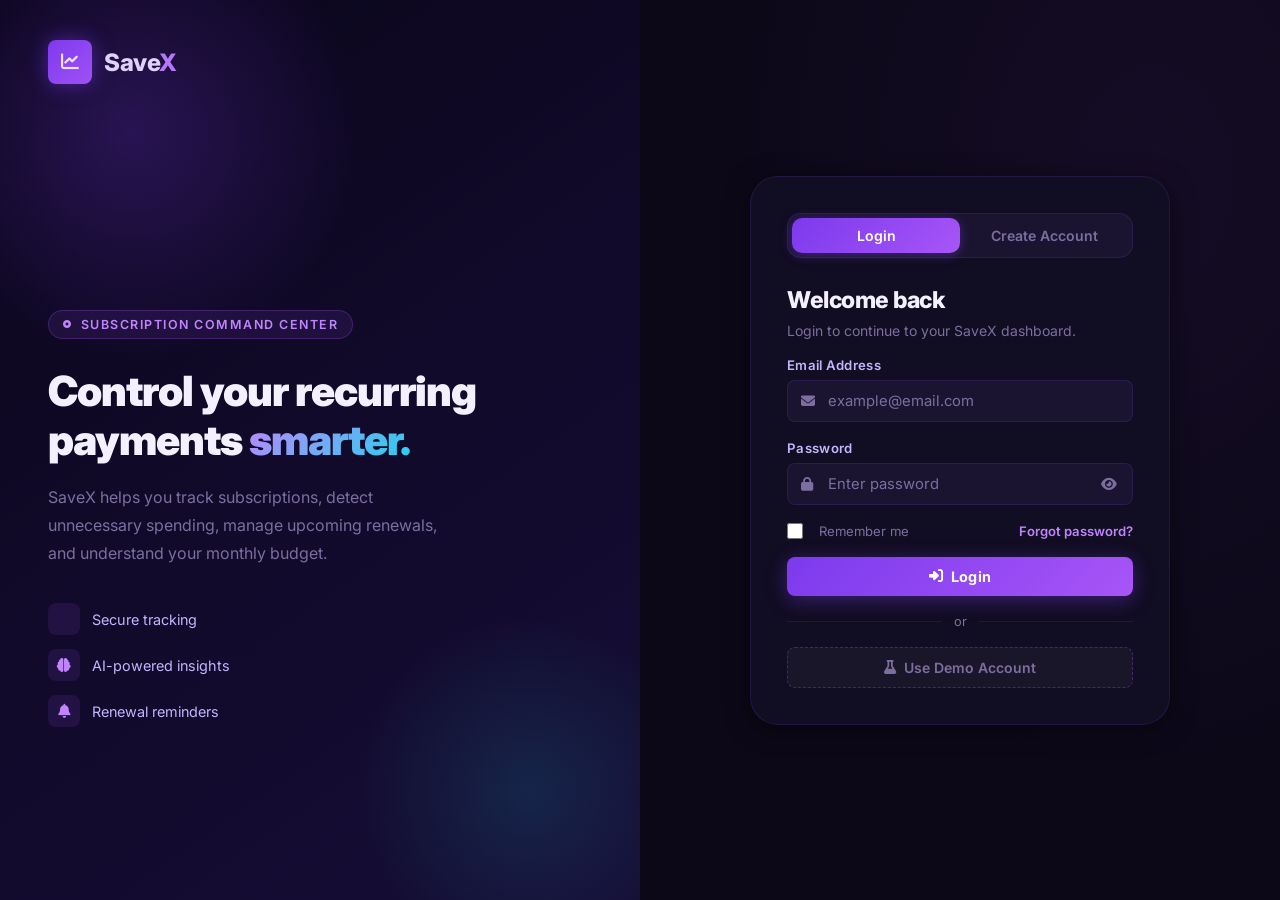
==== commit 8460f702: "frontend enhancements" ====
--- a/target/classes/static/index.html
+++ b/target/classes/static/index.html
@@ -4,169 +4,309 @@
     <meta charset="UTF-8">
     <meta name="viewport" content="width=device-width, initial-scale=1.0">
     <title>SaveX | Login</title>
+
     <meta name="description" content="SaveX – Smart subscription tracking. Control your recurring payments, detect unnecessary spending, and manage upcoming renewals.">
+
     <link href="https://fonts.googleapis.com/css2?family=Inter:wght@300;400;500;600;700;800;900&display=swap" rel="stylesheet">
+
     <link rel="stylesheet" href="https://cdnjs.cloudflare.com/ajax/libs/font-awesome/6.5.0/css/all.min.css">
+
     <link rel="stylesheet" href="styles.css">
 </head>
+
 <body>
+
 <div class="login-page">
+
     <div class="login-left-panel">
+
         <nav class="auth-brand">
+
             <div class="brand-icon">
                 <i class="fa-solid fa-chart-line"></i>
             </div>
+
             <h2>Save<span>X</span></h2>
+
         </nav>
+
         <div class="auth-hero">
+
             <p class="hero-tag">
                 <i class="fa-solid fa-circle-dot"></i>
                 Subscription command center
             </p>
-            <h1>Control your recurring payments <span class="gradient-text">smarter.</span></h1>
+
+            <h1>
+                Control your recurring payments
+                <span class="gradient-text">smarter.</span>
+            </h1>
+
             <p class="hero-desc">
                 SaveX helps you track subscriptions, detect unnecessary spending,
                 manage upcoming renewals, and understand your monthly budget.
             </p>
+
             <div class="hero-features">
+
                 <div class="hero-feature">
                     <i class="fa-solid fa-shield-check"></i>
-                    <span>Secure local storage</span>
-                </div>
+                    <span>Secure tracking</span>
+                </div>
+
                 <div class="hero-feature">
                     <i class="fa-solid fa-brain"></i>
                     <span>AI-powered insights</span>
                 </div>
+
                 <div class="hero-feature">
                     <i class="fa-solid fa-bell"></i>
                     <span>Renewal reminders</span>
                 </div>
+
             </div>
+
         </div>
+
         <div class="hero-glow"></div>
+
     </div>
+
     <div class="login-right-panel">
+
         <div class="auth-card">
+
             <div class="auth-tabs">
                 <button type="button" class="auth-tab active" id="loginTab">Login</button>
                 <button type="button" class="auth-tab" id="signupTab">Create Account</button>
             </div>
+
             <!-- Login Form -->
             <form id="loginForm" class="auth-form active">
+
                 <h2>Welcome back</h2>
-                <p class="auth-subtitle">Login to continue to your SaveX dashboard.</p>
-                <div class="form-group">
+
+                <p class="auth-subtitle">
+                    Login to continue to your SaveX dashboard.
+                </p>
+
+                <div class="form-group">
+
                     <label for="loginEmail">Email Address</label>
+
                     <div class="input-icon-wrapper">
                         <i class="fa-solid fa-envelope input-icon"></i>
-                        <input type="email" id="loginEmail" placeholder="example@email.com" required>
-                    </div>
-                </div>
-                <div class="form-group">
+
+                        <input
+                                type="email"
+                                id="loginEmail"
+                                placeholder="example@email.com"
+                                required
+                        >
+                    </div>
+
+                </div>
+
+                <div class="form-group">
+
                     <label for="loginPassword">Password</label>
+
                     <div class="password-box">
                         <i class="fa-solid fa-lock input-icon"></i>
-                        <input type="password" id="loginPassword" placeholder="Enter password" required>
+
+                        <input
+                                type="password"
+                                id="loginPassword"
+                                placeholder="Enter password"
+                                required
+                        >
+
                         <button type="button" class="toggle-password" data-target="loginPassword">
                             <i class="fa-solid fa-eye"></i>
                         </button>
                     </div>
-                </div>
+
+                </div>
+
                 <div class="auth-options">
+
                     <label class="remember-box">
                         <input type="checkbox" id="rememberMe">
                         <span class="checkmark"></span>
                         <span>Remember me</span>
                     </label>
-                    <button type="button" class="text-btn" id="forgotBtn">Forgot password?</button>
-                </div>
+
+                    <button type="button" class="text-btn" id="forgotBtn">
+                        Forgot password?
+                    </button>
+
+                </div>
+
                 <button type="submit" class="primary-btn full-btn" id="loginSubmitBtn">
                     <i class="fa-solid fa-right-to-bracket"></i>
                     Login
                 </button>
-                <div class="divider"><span>or</span></div>
+
+                <div class="divider">
+                    <span>or</span>
+                </div>
+
                 <button type="button" class="demo-login-btn" id="demoLoginBtn">
                     <i class="fa-solid fa-flask"></i>
                     Use Demo Account
                 </button>
+
             </form>
+
             <!-- Signup Form -->
             <form id="signupForm" class="auth-form">
+
                 <h2>Create account</h2>
-                <p class="auth-subtitle">Start tracking your subscriptions with SaveX.</p>
-                <div class="form-group">
+
+                <p class="auth-subtitle">
+                    Start tracking your subscriptions with SaveX.
+                </p>
+
+                <div class="form-group">
+
                     <label for="signupName">Full Name</label>
+
                     <div class="input-icon-wrapper">
                         <i class="fa-solid fa-user input-icon"></i>
-                        <input type="text" id="signupName" placeholder="Enter your full name" required>
-                    </div>
-                </div>
-                <div class="form-group">
+
+                        <input
+                                type="text"
+                                id="signupName"
+                                placeholder="Your name"
+                                required
+                        >
+                    </div>
+
+                </div>
+
+                <div class="form-group">
+
                     <label for="signupEmail">Email Address</label>
+
                     <div class="input-icon-wrapper">
                         <i class="fa-solid fa-envelope input-icon"></i>
-                        <input type="email" id="signupEmail" placeholder="example@email.com" required>
-                    </div>
-                </div>
-                <div class="form-group">
+
+                        <input
+                                type="email"
+                                id="signupEmail"
+                                placeholder="example@email.com"
+                                required
+                        >
+                    </div>
+
+                </div>
+
+                <div class="form-group">
+
                     <label for="signupPassword">Password</label>
+
                     <div class="password-box">
                         <i class="fa-solid fa-lock input-icon"></i>
-                        <input type="password" id="signupPassword" placeholder="Create password (min 6 chars)" required>
+
+                        <input
+                                type="password"
+                                id="signupPassword"
+                                placeholder="Create password"
+                                required
+                        >
+
                         <button type="button" class="toggle-password" data-target="signupPassword">
                             <i class="fa-solid fa-eye"></i>
                         </button>
                     </div>
-                </div>
-                <div class="form-group">
+
+                </div>
+
+                <div class="form-group">
+
                     <label for="confirmPassword">Confirm Password</label>
+
                     <div class="password-box">
                         <i class="fa-solid fa-lock input-icon"></i>
-                        <input type="password" id="confirmPassword" placeholder="Confirm password" required>
+
+                        <input
+                                type="password"
+                                id="confirmPassword"
+                                placeholder="Confirm password"
+                                required
+                        >
+
                         <button type="button" class="toggle-password" data-target="confirmPassword">
                             <i class="fa-solid fa-eye"></i>
                         </button>
                     </div>
-                </div>
+
+                </div>
+
                 <button type="submit" class="primary-btn full-btn">
                     <i class="fa-solid fa-user-plus"></i>
                     Create Account
                 </button>
+
             </form>
+
         </div>
+
     </div>
+
 </div>
+
 <div class="toast" id="authToast"></div>
+
 <script>
+
     const loginTab = document.getElementById("loginTab");
     const signupTab = document.getElementById("signupTab");
+
     const loginForm = document.getElementById("loginForm");
     const signupForm = document.getElementById("signupForm");
+
     const authToast = document.getElementById("authToast");
+
     function showAuthToast(message, type) {
+
         authToast.textContent = message;
         authToast.className = "toast show" + (type ? " toast-" + type : "");
-        setTimeout(function () { authToast.classList.remove("show"); }, 3000);
+
+        setTimeout(function () {
+            authToast.classList.remove("show");
+        }, 3000);
     }
+
     function showLogin() {
+
         loginTab.classList.add("active");
         signupTab.classList.remove("active");
+
         loginForm.classList.add("active");
         signupForm.classList.remove("active");
     }
+
     function showSignup() {
+
         signupTab.classList.add("active");
         loginTab.classList.remove("active");
+
         signupForm.classList.add("active");
         loginForm.classList.remove("active");
     }
+
     loginTab.addEventListener("click", showLogin);
     signupTab.addEventListener("click", showSignup);
+
     document.querySelectorAll(".toggle-password").forEach(function (button) {
+
         button.addEventListener("click", function () {
+
             const targetId = button.getAttribute("data-target");
             const input = document.getElementById(targetId);
             const icon = button.querySelector("i");
+
             if (input.type === "password") {
                 input.type = "text";
                 icon.classList.replace("fa-eye", "fa-eye-slash");
@@ -176,71 +316,102 @@
             }
         });
     });
+
+    loginForm.addEventListener("submit", function (e) {
+
+        e.preventDefault();
+
+        const email = document.getElementById("loginEmail").value.trim();
+        const password = document.getElementById("loginPassword").value.trim();
+
+        if (!email || !password) {
+            showAuthToast("Please enter email and password.", "error");
+            return;
+        }
+
+        localStorage.setItem("savex_logged_in", "true");
+        localStorage.setItem("subtracker_user_email", email);
+
+        const savedName =
+            localStorage.getItem("subtracker_user_name") || "SaveX User";
+
+        localStorage.setItem("subtracker_user_name", savedName);
+
+        if (document.getElementById("rememberMe").checked) {
+            localStorage.setItem("savex_remember_email", email);
+        }
+
+        showAuthToast("Login successful. Redirecting...", "success");
+
+        setTimeout(function () {
+            window.location.href = "dashboard.html";
+        }, 700);
+    });
+
     signupForm.addEventListener("submit", function (e) {
+
         e.preventDefault();
+
         const name = document.getElementById("signupName").value.trim();
-        const email = document.getElementById("signupEmail").value.trim().toLowerCase();
+        const email = document.getElementById("signupEmail").value.trim();
         const password = document.getElementById("signupPassword").value.trim();
         const confirmPassword = document.getElementById("confirmPassword").value.trim();
+
         if (!name || !email || !password || !confirmPassword) {
-            showAuthToast("Please fill all fields.", "error"); return;
-        }
+            showAuthToast("Please fill all fields.", "error");
+            return;
+        }
+
         if (password.length < 6) {
-            showAuthToast("Password must be at least 6 characters.", "error"); return;
-        }
+            showAuthToast("Password must be at least 6 characters.", "error");
+            return;
+        }
+
         if (password !== confirmPassword) {
-            showAuthToast("Passwords do not match.", "error"); return;
-        }
-        const user = { name, email, password };
-        localStorage.setItem("savex_user_account", JSON.stringify(user));
+            showAuthToast("Passwords do not match.", "error");
+            return;
+        }
+
+        localStorage.setItem("savex_logged_in", "true");
         localStorage.setItem("subtracker_user_name", name);
         localStorage.setItem("subtracker_user_email", email);
+
+        showAuthToast("Account created. Redirecting...", "success");
+
+        setTimeout(function () {
+            window.location.href = "dashboard.html";
+        }, 700);
+    });
+
+    document.getElementById("demoLoginBtn").addEventListener("click", function () {
+
         localStorage.setItem("savex_logged_in", "true");
-        showAuthToast("Account created! Redirecting...", "success");
-        setTimeout(function () { window.location.href = "dashboard.html"; }, 900);
-    });
-    loginForm.addEventListener("submit", function (e) {
-        e.preventDefault();
-        const email = document.getElementById("loginEmail").value.trim().toLowerCase();
-        const password = document.getElementById("loginPassword").value.trim();
-        const rememberMe = document.getElementById("rememberMe").checked;
-        const savedUser = JSON.parse(localStorage.getItem("savex_user_account"));
-        if (!savedUser) {
-            showAuthToast("No account found. Please create an account first.", "error"); return;
-        }
-        if (email !== savedUser.email || password !== savedUser.password) {
-            showAuthToast("Invalid email or password.", "error"); return;
-        }
-        localStorage.setItem("subtracker_user_name", savedUser.name);
-        localStorage.setItem("subtracker_user_email", savedUser.email);
-        localStorage.setItem("savex_logged_in", "true");
-        if (rememberMe) {
-            localStorage.setItem("savex_remember_email", email);
-        } else {
-            localStorage.removeItem("savex_remember_email");
-        }
-        showAuthToast("Login successful! Redirecting...", "success");
-        setTimeout(function () { window.location.href = "dashboard.html"; }, 750);
-    });
-    document.getElementById("demoLoginBtn").addEventListener("click", function () {
-        const demoUser = { name: "Huda Faisal", email: "demo@savex.com", password: "123456" };
-        localStorage.setItem("savex_user_account", JSON.stringify(demoUser));
-        localStorage.setItem("subtracker_user_name", demoUser.name);
-        localStorage.setItem("subtracker_user_email", demoUser.email);
-        localStorage.setItem("savex_logged_in", "true");
-        showAuthToast("Loading demo account...", "success");
-        setTimeout(function () { window.location.href = "dashboard.html"; }, 700);
-    });
+        localStorage.setItem("subtracker_user_name", "SaveX User");
+        localStorage.setItem("subtracker_user_email", "demo@savex.com");
+
+        showAuthToast("Loading demo account.", "success");
+
+        setTimeout(function () {
+            window.location.href = "dashboard.html";
+        }, 700);
+    });
+
     document.getElementById("forgotBtn").addEventListener("click", function () {
-        showAuthToast("Tip: Create a new account if you forgot your password.", "error");
-    });
+        showAuthToast("Create a new account if you forgot your password.", "error");
+    });
+
     window.addEventListener("load", function () {
-        const rememberedEmail = localStorage.getItem("savex_remember_email");
+
+        const rememberedEmail =
+            localStorage.getItem("savex_remember_email");
+
         if (rememberedEmail) {
             document.getElementById("loginEmail").value = rememberedEmail;
             document.getElementById("rememberMe").checked = true;
         }
     });
+
 </script>
+
 </body>
-</html>
+</html>
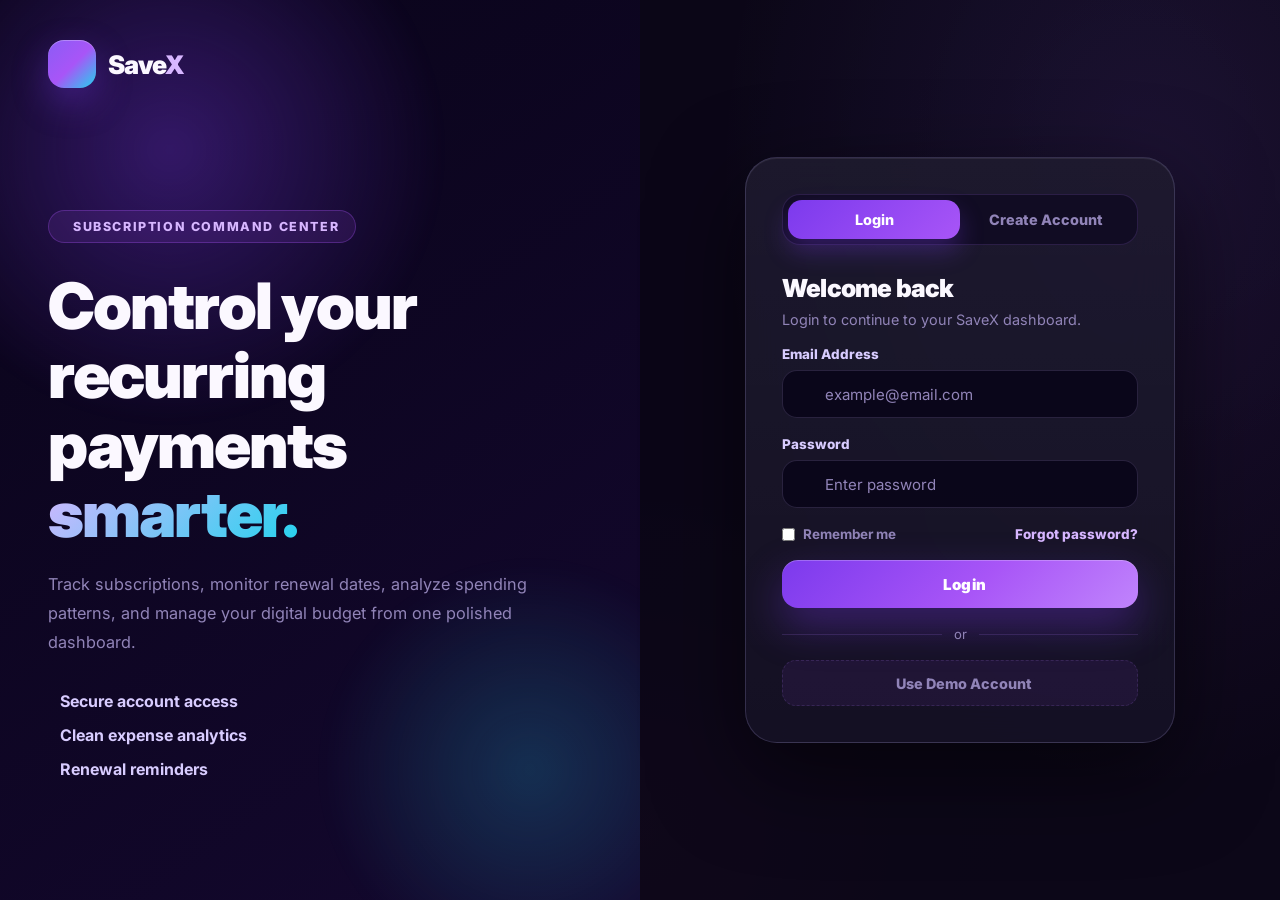
==== commit a7a1aa5f: "frontend enhancements" ====
--- a/target/classes/static/index.html
+++ b/target/classes/static/index.html
@@ -4,12 +4,9 @@
     <meta charset="UTF-8">
     <meta name="viewport" content="width=device-width, initial-scale=1.0">
     <title>SaveX | Login</title>
-
-    <meta name="description" content="SaveX – Smart subscription tracking. Control your recurring payments, detect unnecessary spending, and manage upcoming renewals.">
+    <meta name="description" content="SaveX – Smart subscription tracking for recurring payments and renewals.">
 
     <link href="https://fonts.googleapis.com/css2?family=Inter:wght@300;400;500;600;700;800;900&display=swap" rel="stylesheet">
-
-    <link rel="stylesheet" href="https://cdnjs.cloudflare.com/ajax/libs/font-awesome/6.5.0/css/all.min.css">
 
     <link rel="stylesheet" href="styles.css">
 </head>
@@ -18,22 +15,20 @@
 
 <div class="login-page">
 
-    <div class="login-left-panel">
+    <section class="login-left-panel">
 
         <nav class="auth-brand">
-
             <div class="brand-icon">
-                <i class="fa-solid fa-chart-line"></i>
+                <span data-icon="chart-line"></span>
             </div>
 
             <h2>Save<span>X</span></h2>
-
         </nav>
 
         <div class="auth-hero">
 
             <p class="hero-tag">
-                <i class="fa-solid fa-circle-dot"></i>
+                <span data-icon="circle-dot"></span>
                 Subscription command center
             </p>
 
@@ -43,24 +38,24 @@
             </h1>
 
             <p class="hero-desc">
-                SaveX helps you track subscriptions, detect unnecessary spending,
-                manage upcoming renewals, and understand your monthly budget.
+                Track subscriptions, monitor renewal dates, analyze spending patterns,
+                and manage your digital budget from one polished dashboard.
             </p>
 
             <div class="hero-features">
 
                 <div class="hero-feature">
-                    <i class="fa-solid fa-shield-check"></i>
-                    <span>Secure tracking</span>
+                    <span data-icon="shield-check"></span>
+                    <span>Secure account access</span>
                 </div>
 
                 <div class="hero-feature">
-                    <i class="fa-solid fa-brain"></i>
-                    <span>AI-powered insights</span>
+                    <span data-icon="chart-pie"></span>
+                    <span>Clean expense analytics</span>
                 </div>
 
                 <div class="hero-feature">
-                    <i class="fa-solid fa-bell"></i>
+                    <span data-icon="bell"></span>
                     <span>Renewal reminders</span>
                 </div>
 
@@ -68,11 +63,9 @@
 
         </div>
 
-        <div class="hero-glow"></div>
-
-    </div>
-
-    <div class="login-right-panel">
+    </section>
+
+    <section class="login-right-panel">
 
         <div class="auth-card">
 
@@ -81,7 +74,6 @@
                 <button type="button" class="auth-tab" id="signupTab">Create Account</button>
             </div>
 
-            <!-- Login Form -->
             <form id="loginForm" class="auth-form active">
 
                 <h2>Welcome back</h2>
@@ -95,7 +87,7 @@
                     <label for="loginEmail">Email Address</label>
 
                     <div class="input-icon-wrapper">
-                        <i class="fa-solid fa-envelope input-icon"></i>
+                        <span data-icon="envelope" class="input-icon"></span>
 
                         <input
                                 type="email"
@@ -112,7 +104,7 @@
                     <label for="loginPassword">Password</label>
 
                     <div class="password-box">
-                        <i class="fa-solid fa-lock input-icon"></i>
+                        <span data-icon="lock" class="input-icon"></span>
 
                         <input
                                 type="password"
@@ -121,8 +113,8 @@
                                 required
                         >
 
-                        <button type="button" class="toggle-password" data-target="loginPassword">
-                            <i class="fa-solid fa-eye"></i>
+                        <button type="button" class="toggle-password" data-target="loginPassword" aria-label="Show or hide password">
+                            <span data-icon="eye"></span>
                         </button>
                     </div>
 
@@ -132,7 +124,6 @@
 
                     <label class="remember-box">
                         <input type="checkbox" id="rememberMe">
-                        <span class="checkmark"></span>
                         <span>Remember me</span>
                     </label>
 
@@ -143,7 +134,7 @@
                 </div>
 
                 <button type="submit" class="primary-btn full-btn" id="loginSubmitBtn">
-                    <i class="fa-solid fa-right-to-bracket"></i>
+                    <span data-icon="right-to-bracket"></span>
                     Login
                 </button>
 
@@ -152,13 +143,12 @@
                 </div>
 
                 <button type="button" class="demo-login-btn" id="demoLoginBtn">
-                    <i class="fa-solid fa-flask"></i>
+                    <span data-icon="flask"></span>
                     Use Demo Account
                 </button>
 
             </form>
 
-            <!-- Signup Form -->
             <form id="signupForm" class="auth-form">
 
                 <h2>Create account</h2>
@@ -172,7 +162,7 @@
                     <label for="signupName">Full Name</label>
 
                     <div class="input-icon-wrapper">
-                        <i class="fa-solid fa-user input-icon"></i>
+                        <span data-icon="user" class="input-icon"></span>
 
                         <input
                                 type="text"
@@ -189,7 +179,7 @@
                     <label for="signupEmail">Email Address</label>
 
                     <div class="input-icon-wrapper">
-                        <i class="fa-solid fa-envelope input-icon"></i>
+                        <span data-icon="envelope" class="input-icon"></span>
 
                         <input
                                 type="email"
@@ -206,7 +196,7 @@
                     <label for="signupPassword">Password</label>
 
                     <div class="password-box">
-                        <i class="fa-solid fa-lock input-icon"></i>
+                        <span data-icon="lock" class="input-icon"></span>
 
                         <input
                                 type="password"
@@ -215,8 +205,8 @@
                                 required
                         >
 
-                        <button type="button" class="toggle-password" data-target="signupPassword">
-                            <i class="fa-solid fa-eye"></i>
+                        <button type="button" class="toggle-password" data-target="signupPassword" aria-label="Show or hide password">
+                            <span data-icon="eye"></span>
                         </button>
                     </div>
 
@@ -227,7 +217,7 @@
                     <label for="confirmPassword">Confirm Password</label>
 
                     <div class="password-box">
-                        <i class="fa-solid fa-lock input-icon"></i>
+                        <span data-icon="lock" class="input-icon"></span>
 
                         <input
                                 type="password"
@@ -236,15 +226,15 @@
                                 required
                         >
 
-                        <button type="button" class="toggle-password" data-target="confirmPassword">
-                            <i class="fa-solid fa-eye"></i>
+                        <button type="button" class="toggle-password" data-target="confirmPassword" aria-label="Show or hide password">
+                            <span data-icon="eye"></span>
                         </button>
                     </div>
 
                 </div>
 
                 <button type="submit" class="primary-btn full-btn">
-                    <i class="fa-solid fa-user-plus"></i>
+                    <span data-icon="user-plus"></span>
                     Create Account
                 </button>
 
@@ -252,13 +242,16 @@
 
         </div>
 
-    </div>
+    </section>
 
 </div>
 
 <div class="toast" id="authToast"></div>
 
+<script src="svg-icons.js"></script>
+
 <script>
+    const AUTH_URL = "http://localhost:8080/api/auth";
 
     const loginTab = document.getElementById("loginTab");
     const signupTab = document.getElementById("signupTab");
@@ -269,7 +262,6 @@
     const authToast = document.getElementById("authToast");
 
     function showAuthToast(message, type) {
-
         authToast.textContent = message;
         authToast.className = "toast show" + (type ? " toast-" + type : "");
 
@@ -279,7 +271,6 @@
     }
 
     function showLogin() {
-
         loginTab.classList.add("active");
         signupTab.classList.remove("active");
 
@@ -288,7 +279,6 @@
     }
 
     function showSignup() {
-
         signupTab.classList.add("active");
         loginTab.classList.remove("active");
 
@@ -300,25 +290,26 @@
     signupTab.addEventListener("click", showSignup);
 
     document.querySelectorAll(".toggle-password").forEach(function (button) {
-
         button.addEventListener("click", function () {
-
             const targetId = button.getAttribute("data-target");
             const input = document.getElementById(targetId);
-            const icon = button.querySelector("i");
+            const currentIcon = button.querySelector("[data-icon]");
 
             if (input.type === "password") {
                 input.type = "text";
-                icon.classList.replace("fa-eye", "fa-eye-slash");
+                currentIcon.setAttribute("data-icon", "eye-slash");
             } else {
                 input.type = "password";
-                icon.classList.replace("fa-eye-slash", "fa-eye");
+                currentIcon.setAttribute("data-icon", "eye");
+            }
+
+            if (window.SavexIcons) {
+                window.SavexIcons.refresh();
             }
         });
     });
 
-    loginForm.addEventListener("submit", function (e) {
-
+    loginForm.addEventListener("submit", async function (e) {
         e.preventDefault();
 
         const email = document.getElementById("loginEmail").value.trim();
@@ -329,27 +320,47 @@
             return;
         }
 
-        localStorage.setItem("savex_logged_in", "true");
-        localStorage.setItem("subtracker_user_email", email);
-
-        const savedName =
-            localStorage.getItem("subtracker_user_name") || "SaveX User";
-
-        localStorage.setItem("subtracker_user_name", savedName);
-
-        if (document.getElementById("rememberMe").checked) {
-            localStorage.setItem("savex_remember_email", email);
-        }
-
-        showAuthToast("Login successful. Redirecting...", "success");
-
-        setTimeout(function () {
-            window.location.href = "dashboard.html";
-        }, 700);
-    });
-
-    signupForm.addEventListener("submit", function (e) {
-
+        try {
+            const response = await fetch(AUTH_URL + "/login", {
+                method: "POST",
+                headers: {
+                    "Content-Type": "application/json"
+                },
+                body: JSON.stringify({
+                    email: email,
+                    password: password
+                })
+            });
+
+            const data = await response.json();
+
+            if (!response.ok || data.success !== true) {
+                showAuthToast(data.message || "Login failed.", "error");
+                return;
+            }
+
+            localStorage.setItem("savex_logged_in", "true");
+            localStorage.setItem("savex_user_id", data.userId);
+            localStorage.setItem("subtracker_user_name", data.username);
+            localStorage.setItem("subtracker_user_email", data.email);
+
+            if (document.getElementById("rememberMe").checked) {
+                localStorage.setItem("savex_remember_email", email);
+            }
+
+            showAuthToast("Login successful. Redirecting...", "success");
+
+            setTimeout(function () {
+                window.location.href = "dashboard.html";
+            }, 700);
+
+        } catch (error) {
+            console.error(error);
+            showAuthToast("Backend not connected. Start Spring Boot first.", "error");
+        }
+    });
+
+    signupForm.addEventListener("submit", async function (e) {
         e.preventDefault();
 
         const name = document.getElementById("signupName").value.trim();
@@ -372,45 +383,68 @@
             return;
         }
 
+        try {
+            const response = await fetch(AUTH_URL + "/signup", {
+                method: "POST",
+                headers: {
+                    "Content-Type": "application/json"
+                },
+                body: JSON.stringify({
+                    username: name,
+                    email: email,
+                    password: password
+                })
+            });
+
+            const data = await response.json();
+
+            if (!response.ok || data.success !== true) {
+                showAuthToast(data.message || "Signup failed.", "error");
+                return;
+            }
+
+            localStorage.setItem("savex_logged_in", "true");
+            localStorage.setItem("savex_user_id", data.userId);
+            localStorage.setItem("subtracker_user_name", data.username);
+            localStorage.setItem("subtracker_user_email", data.email);
+
+            showAuthToast("Account created. Redirecting...", "success");
+
+            setTimeout(function () {
+                window.location.href = "dashboard.html";
+            }, 700);
+
+        } catch (error) {
+            console.error(error);
+            showAuthToast("Backend not connected. Start Spring Boot first.", "error");
+        }
+    });
+
+    document.getElementById("demoLoginBtn").addEventListener("click", function () {
         localStorage.setItem("savex_logged_in", "true");
-        localStorage.setItem("subtracker_user_name", name);
-        localStorage.setItem("subtracker_user_email", email);
-
-        showAuthToast("Account created. Redirecting...", "success");
+        localStorage.setItem("savex_user_id", "0");
+        localStorage.setItem("subtracker_user_name", "SaveX User");
+        localStorage.setItem("subtracker_user_email", "demo@savex.com");
+
+        showAuthToast("Loading demo account.", "success");
 
         setTimeout(function () {
             window.location.href = "dashboard.html";
         }, 700);
     });
 
-    document.getElementById("demoLoginBtn").addEventListener("click", function () {
-
-        localStorage.setItem("savex_logged_in", "true");
-        localStorage.setItem("subtracker_user_name", "SaveX User");
-        localStorage.setItem("subtracker_user_email", "demo@savex.com");
-
-        showAuthToast("Loading demo account.", "success");
-
-        setTimeout(function () {
-            window.location.href = "dashboard.html";
-        }, 700);
-    });
-
     document.getElementById("forgotBtn").addEventListener("click", function () {
-        showAuthToast("Create a new account if you forgot your password.", "error");
+        showAuthToast("Please create a new account if you forgot your password.", "error");
     });
 
     window.addEventListener("load", function () {
-
-        const rememberedEmail =
-            localStorage.getItem("savex_remember_email");
+        const rememberedEmail = localStorage.getItem("savex_remember_email");
 
         if (rememberedEmail) {
             document.getElementById("loginEmail").value = rememberedEmail;
             document.getElementById("rememberMe").checked = true;
         }
     });
-
 </script>
 
 </body>
--- a/target/classes/static/styles.css
+++ b/target/classes/static/styles.css
@@ -1,281 +1,366 @@
-/* ════════════════════════════════════════════════════════════════════
-   SaveX — Premium Dark UI Stylesheet
-   ════════════════════════════════════════════════════════════════════ */
-/* ── Reset & Root ─────────────────────────────────────────────────── */
 *, *::before, *::after {
     margin: 0;
     padding: 0;
     box-sizing: border-box;
 }
+
 :root {
-    --bg-base:        #05020d;
-    --bg-surface:     #0c0818;
-    --bg-card:        #110d22;
-    --bg-card-hover:  #16112a;
-    --bg-input:       #1a1430;
-    --bg-modal:       #130e24;
-    --border:         rgba(139, 78, 255, 0.15);
-    --border-hover:   rgba(168, 85, 247, 0.35);
-    --purple-400:     #c084fc;
-    --purple-500:     #a855f7;
-    --purple-600:     #9333ea;
-    --purple-700:     #7c3aed;
-    --purple-900:     #3b0764;
-    --text-primary:   #f5f0ff;
-    --text-secondary: #c4b5fd;
-    --text-muted:     #7c6fa0;
-    --green:          #10b981;
-    --blue:           #22d3ee;
-    --amber:          #f59e0b;
-    --red:            #ef4444;
-    --pink:           #ec4899;
-    --sidebar-w:      260px;
-    --radius-sm:      8px;
-    --radius-md:      14px;
-    --radius-lg:      20px;
-    --radius-xl:      28px;
-    --shadow-card:    0 4px 24px rgba(0, 0, 0, 0.5);
-    --shadow-glow:    0 0 30px rgba(168, 85, 247, 0.2);
-    --shadow-modal:   0 24px 64px rgba(0, 0, 0, 0.8);
-    --transition:     0.22s ease;
-}
-html { scroll-behavior: smooth; }
+    --bg-base: #04020a;
+    --bg-surface: rgba(10, 6, 24, 0.96);
+    --bg-card: rgba(18, 13, 38, 0.78);
+    --bg-card-hover: rgba(27, 19, 55, 0.92);
+    --bg-input: rgba(17, 12, 35, 0.92);
+    --border: rgba(180, 125, 255, 0.16);
+    --border-hover: rgba(198, 151, 255, 0.42);
+    --purple-400: #d7b6ff;
+    --purple-500: #a855f7;
+    --purple-600: #9333ea;
+    --purple-700: #7c3aed;
+    --text-primary: #fbf8ff;
+    --text-secondary: #d8ccff;
+    --text-muted: #9184b8;
+    --green: #10b981;
+    --blue: #22d3ee;
+    --amber: #f59e0b;
+    --red: #ef4444;
+    --pink: #ec4899;
+    --sidebar-w: 260px;
+    --radius-sm: 12px;
+    --radius-md: 18px;
+    --radius-lg: 24px;
+    --radius-xl: 32px;
+    --shadow-card: 0 22px 70px rgba(0, 0, 0, 0.42);
+    --transition: 0.22s ease;
+}
+
+html {
+    scroll-behavior: smooth;
+}
+
 body {
     font-family: "Inter", sans-serif;
-    background: var(--bg-base);
+    background:
+        radial-gradient(circle at 12% 8%, rgba(124, 58, 237, 0.20), transparent 28%),
+        radial-gradient(circle at 88% 12%, rgba(34, 211, 238, 0.12), transparent 30%),
+        radial-gradient(circle at 50% 92%, rgba(236, 72, 153, 0.09), transparent 32%),
+        linear-gradient(135deg, #030108 0%, #070214 45%, #0b061a 100%);
     color: var(--text-primary);
     min-height: 100vh;
     -webkit-font-smoothing: antialiased;
-}
-a { color: inherit; text-decoration: none; }
-button { cursor: pointer; font-family: inherit; border: none; background: none; }
-input, select, textarea { font-family: inherit; }
-img { display: block; max-width: 100%; }
-/* ════════════════════════════════════════════════════════════════════
-   LOGIN PAGE
-   ════════════════════════════════════════════════════════════════════ */
+    overflow-x: hidden;
+}
+
+button {
+    cursor: pointer;
+    font-family: inherit;
+    border: none;
+    background: none;
+}
+
+input, select, textarea {
+    font-family: inherit;
+}
+
+.svg-icon {
+    width: 1.15em;
+    height: 1.15em;
+    display: inline-flex;
+    align-items: center;
+    justify-content: center;
+    flex-shrink: 0;
+}
+
+.svg-icon svg {
+    width: 100%;
+    height: 100%;
+    fill: none;
+    stroke: currentColor;
+    stroke-width: 2;
+    stroke-linecap: round;
+    stroke-linejoin: round;
+}
+
+/* Login Page */
+
 .login-page {
     display: grid;
     grid-template-columns: 1fr 1fr;
     min-height: 100vh;
-}
-/* Left hero panel */
+    position: relative;
+}
+
 .login-left-panel {
-    background: linear-gradient(145deg, #0a051a, #110a2a, #160d36);
+    background:
+        linear-gradient(145deg, rgba(9, 4, 25, 0.96), rgba(20, 8, 47, 0.98)),
+        radial-gradient(circle at top left, rgba(168, 85, 247, 0.30), transparent 35%);
     padding: 40px 48px;
     display: flex;
     flex-direction: column;
     position: relative;
     overflow: hidden;
 }
+
 .login-left-panel::before {
     content: "";
     position: absolute;
-    top: -120px;
-    left: -120px;
-    width: 500px;
-    height: 500px;
-    background: radial-gradient(circle, rgba(124,58,237,0.25) 0%, transparent 65%);
+    top: -160px;
+    left: -140px;
+    width: 620px;
+    height: 620px;
+    background: radial-gradient(circle, rgba(124, 58, 237, 0.35), transparent 62%);
+    filter: blur(8px);
     pointer-events: none;
 }
+
 .login-left-panel::after {
     content: "";
     position: absolute;
-    bottom: -80px;
-    right: -80px;
-    width: 380px;
-    height: 380px;
-    background: radial-gradient(circle, rgba(34,211,238,0.12) 0%, transparent 65%);
+    bottom: -100px;
+    right: -120px;
+    width: 460px;
+    height: 460px;
+    background: radial-gradient(circle, rgba(34, 211, 238, 0.20), transparent 64%);
+    filter: blur(10px);
     pointer-events: none;
 }
+
 .auth-brand {
     display: flex;
     align-items: center;
     gap: 12px;
     margin-bottom: auto;
-}
-.brand-icon {
-    width: 44px;
-    height: 44px;
-    background: linear-gradient(135deg, var(--purple-700), var(--purple-500));
-    border-radius: var(--radius-sm);
+    position: relative;
+    z-index: 1;
+}
+
+.brand-icon,
+.logo-box {
+    width: 48px;
+    height: 48px;
+    background: linear-gradient(135deg, #8b5cf6, #a855f7 52%, #22d3ee);
+    border-radius: 16px;
     display: grid;
     place-items: center;
-    font-size: 18px;
     color: #fff;
-    box-shadow: 0 0 20px rgba(124,58,237,0.5);
-}
-.auth-brand h2 {
-    font-size: 1.5rem;
-    font-weight: 800;
+    box-shadow:
+        0 14px 35px rgba(124, 58, 237, 0.35),
+        inset 0 1px 0 rgba(255, 255, 255, 0.28);
+}
+
+.auth-brand h2,
+.sidebar-logo h2 {
+    font-size: 1.6rem;
+    font-weight: 900;
+    letter-spacing: -0.9px;
     color: var(--text-primary);
-    letter-spacing: -0.5px;
-}
-.auth-brand h2 span { color: var(--purple-400); }
+}
+
+.auth-brand h2 span,
+.sidebar-logo h2 span {
+    color: var(--purple-400);
+}
+
 .auth-hero {
     margin: auto 0;
     padding: 40px 0;
     position: relative;
     z-index: 1;
 }
+
 .hero-tag {
     display: inline-flex;
     align-items: center;
     gap: 8px;
     font-size: 0.78rem;
-    font-weight: 600;
+    font-weight: 800;
     color: var(--purple-400);
     text-transform: uppercase;
-    letter-spacing: 1.5px;
-    background: rgba(168,85,247,0.1);
-    border: 1px solid rgba(168,85,247,0.25);
-    padding: 6px 14px;
-    border-radius: 50px;
+    letter-spacing: 1.6px;
+    background: rgba(168, 85, 247, 0.12);
+    border: 1px solid rgba(168, 85, 247, 0.30);
+    padding: 8px 16px;
+    border-radius: 999px;
     margin-bottom: 28px;
 }
-.hero-tag i { font-size: 8px; animation: pulse-dot 2s infinite; }
-@keyframes pulse-dot {
-    0%, 100% { opacity: 1; transform: scale(1); }
-    50%       { opacity: 0.5; transform: scale(1.3); }
-}
+
 .auth-hero h1 {
-    font-size: 2.6rem;
-    font-weight: 900;
-    line-height: 1.18;
-    color: var(--text-primary);
-    margin-bottom: 18px;
-    letter-spacing: -1px;
-}
+    font-size: clamp(2.3rem, 5vw, 4.4rem);
+    font-weight: 900;
+    line-height: 1.08;
+    letter-spacing: -2px;
+    margin-bottom: 22px;
+}
+
 .gradient-text {
     background: linear-gradient(135deg, var(--purple-400), var(--blue));
     -webkit-background-clip: text;
     -webkit-text-fill-color: transparent;
-    background-clip: text;
-}
+}
+
 .hero-desc {
-    font-size: 1rem;
-    color: var(--text-muted);
-    line-height: 1.75;
-    max-width: 420px;
-    margin-bottom: 36px;
-}
+    font-size: 1.02rem;
+    color: var(--text-muted);
+    line-height: 1.78;
+    max-width: 500px;
+    margin-bottom: 34px;
+}
+
 .hero-features {
-    display: flex;
-    flex-direction: column;
+    display: grid;
     gap: 14px;
 }
+
 .hero-feature {
     display: flex;
     align-items: center;
     gap: 12px;
-    font-size: 0.9rem;
     color: var(--text-secondary);
-}
-.hero-feature i {
-    width: 32px;
-    height: 32px;
-    background: rgba(168,85,247,0.12);
-    border-radius: 8px;
-    display: grid;
-    place-items: center;
-    font-size: 14px;
+    font-weight: 700;
+}
+
+.hero-feature .svg-icon {
+    width: 34px;
+    height: 34px;
+    padding: 8px;
+    background: rgba(168, 85, 247, 0.14);
+    border: 1px solid rgba(168, 85, 247, 0.22);
+    border-radius: 12px;
     color: var(--purple-400);
-    flex-shrink: 0;
-}
-/* Right auth panel */
+}
+
 .login-right-panel {
-    background: var(--bg-surface);
+    background: rgba(12, 8, 24, 0.84);
     display: flex;
     align-items: center;
     justify-content: center;
     padding: 48px 40px;
     position: relative;
 }
+
 .login-right-panel::before {
     content: "";
     position: absolute;
-    top: 0; left: 0; right: 0; bottom: 0;
-    background: radial-gradient(ellipse at 80% 20%, rgba(168,85,247,0.06) 0%, transparent 60%);
+    inset: 0;
+    background: radial-gradient(ellipse at 80% 20%, rgba(168, 85, 247, 0.10), transparent 60%);
     pointer-events: none;
 }
+
 .auth-card {
     width: 100%;
-    max-width: 420px;
-    background: var(--bg-card);
-    border: 1px solid var(--border);
+    max-width: 430px;
+    padding: 36px;
     border-radius: var(--radius-xl);
-    padding: 36px;
-    box-shadow: var(--shadow-card);
     position: relative;
     z-index: 1;
-}
-/* Tabs */
+    backdrop-filter: blur(22px);
+    background:
+        linear-gradient(180deg, rgba(255, 255, 255, 0.055), rgba(255, 255, 255, 0.02)),
+        rgba(17, 13, 34, 0.88);
+    border: 1px solid rgba(196, 181, 253, 0.18);
+    box-shadow:
+        0 30px 90px rgba(0, 0, 0, 0.55),
+        inset 0 1px 0 rgba(255, 255, 255, 0.07);
+}
+
 .auth-tabs {
     display: flex;
     background: var(--bg-input);
-    border-radius: var(--radius-md);
-    padding: 4px;
+    border-radius: 18px;
+    padding: 5px;
     margin-bottom: 28px;
     border: 1px solid var(--border);
 }
+
 .auth-tab {
     flex: 1;
-    padding: 9px;
-    border-radius: 10px;
-    font-size: 0.88rem;
-    font-weight: 600;
+    padding: 11px;
+    border-radius: 14px;
+    font-size: 0.9rem;
+    font-weight: 800;
     color: var(--text-muted);
     transition: var(--transition);
 }
+
 .auth-tab.active {
     background: linear-gradient(135deg, var(--purple-700), var(--purple-500));
     color: #fff;
-    box-shadow: 0 2px 12px rgba(124,58,237,0.4);
-}
-/* Auth form */
-.auth-form { display: none; flex-direction: column; gap: 18px; }
-.auth-form.active { display: flex; }
+    box-shadow: 0 12px 25px rgba(124, 58, 237, 0.30);
+}
+
+.auth-form {
+    display: none;
+    flex-direction: column;
+    gap: 18px;
+}
+
+.auth-form.active {
+    display: flex;
+}
+
 .auth-form h2 {
-    font-size: 1.45rem;
+    font-size: 1.55rem;
+    font-weight: 900;
+    color: var(--text-primary);
+    letter-spacing: -0.8px;
+}
+
+.auth-subtitle {
+    color: var(--text-muted);
+    font-size: 0.9rem;
+    margin-top: -10px;
+}
+
+/* Forms */
+
+.form-group {
+    display: flex;
+    flex-direction: column;
+    gap: 8px;
+}
+
+.form-group label {
+    font-size: 0.84rem;
     font-weight: 800;
-    color: var(--text-primary);
-    letter-spacing: -0.5px;
-}
-.auth-subtitle {
-    font-size: 0.875rem;
-    color: var(--text-muted);
-    margin-top: -10px;
-}
-/* ════════════════════════════════════════════════════════════════════
-   SHARED FORM COMPONENTS
-   ════════════════════════════════════════════════════════════════════ */
-.form-group {
-    display: flex;
-    flex-direction: column;
-    gap: 7px;
-}
-.form-group label {
-    font-size: 0.825rem;
-    font-weight: 600;
     color: var(--text-secondary);
-    letter-spacing: 0.3px;
-}
-.input-icon-wrapper {
+}
+
+.input-icon-wrapper,
+.password-box {
     position: relative;
     display: flex;
     align-items: center;
 }
+
 .input-icon {
     position: absolute;
     left: 14px;
     color: var(--text-muted);
-    font-size: 14px;
+    z-index: 2;
     pointer-events: none;
-    z-index: 1;
-}
-.input-icon-wrapper input {
-    padding-left: 40px !important;
-}
+}
+
+.input-icon-wrapper input,
+.password-box input {
+    padding-left: 42px !important;
+}
+
+.password-box input {
+    padding-right: 46px !important;
+}
+
+.toggle-password {
+    position: absolute;
+    right: 12px;
+    color: var(--text-muted);
+    padding: 7px;
+    z-index: 3;
+    transition: var(--transition);
+}
+
+.toggle-password:hover {
+    color: var(--purple-400);
+}
+
 input[type="text"],
 input[type="email"],
 input[type="password"],
@@ -283,207 +368,209 @@
 input[type="date"],
 select {
     width: 100%;
-    background: var(--bg-input);
-    border: 1px solid var(--border);
-    border-radius: var(--radius-sm);
+    min-height: 48px;
+    background: rgba(10, 6, 25, 0.92);
+    border: 1px solid rgba(196, 181, 253, 0.16);
+    border-radius: 15px;
     color: var(--text-primary);
-    font-size: 0.925rem;
-    padding: 11px 14px;
+    font-size: 0.94rem;
+    padding: 12px 14px;
     outline: none;
-    transition: border-color var(--transition), box-shadow var(--transition);
-    -webkit-appearance: none;
+    transition: var(--transition);
     appearance: none;
 }
-input:focus, select:focus {
-    border-color: var(--purple-500);
-    box-shadow: 0 0 0 3px rgba(168,85,247,0.15);
-}
-input::placeholder { color: var(--text-muted); }
+
+input:focus,
+select:focus {
+    border-color: rgba(216, 180, 254, 0.72);
+    box-shadow:
+        0 0 0 4px rgba(168, 85, 247, 0.14),
+        0 12px 30px rgba(0, 0, 0, 0.22);
+}
+
+input::placeholder {
+    color: var(--text-muted);
+}
+
 select {
-    background-image: url("data:image/svg+xml,%3Csvg xmlns='http://www.w3.org/2000/svg' width='12' height='8' viewBox='0 0 12 8'%3E%3Cpath d='M1 1l5 5 5-5' stroke='%237c6fa0' stroke-width='1.5' fill='none' stroke-linecap='round'/%3E%3C/svg%3E");
+    background-image: url("data:image/svg+xml,%3Csvg xmlns='http://www.w3.org/2000/svg' width='12' height='8' viewBox='0 0 12 8'%3E%3Cpath d='M1 1l5 5 5-5' stroke='%239184b8' stroke-width='1.5' fill='none' stroke-linecap='round'/%3E%3C/svg%3E");
     background-repeat: no-repeat;
     background-position: right 14px center;
-    padding-right: 36px;
-    cursor: pointer;
-}
-select option { background: var(--bg-card); }
-input[type="date"]::-webkit-calendar-picker-indicator {
-    filter: invert(0.5) sepia(1) saturate(5) hue-rotate(200deg);
-    cursor: pointer;
-}
-.password-box {
-    position: relative;
-    display: flex;
-    align-items: center;
-}
-.password-box input {
-    padding-left: 40px;
-    padding-right: 44px;
-    width: 100%;
-}
-.toggle-password {
-    position: absolute;
-    right: 12px;
-    color: var(--text-muted);
-    font-size: 14px;
-    padding: 4px;
-    transition: color var(--transition);
-    z-index: 2;
-}
-.toggle-password:hover { color: var(--purple-400); }
+    padding-right: 38px;
+}
+
+select option {
+    background: #110d22;
+}
+
+.form-row {
+    display: grid;
+    grid-template-columns: 1fr 1fr;
+    gap: 14px;
+}
+
 /* Buttons */
+
 .primary-btn {
     display: inline-flex;
     align-items: center;
     justify-content: center;
+    gap: 9px;
+    min-height: 48px;
+    padding: 12px 24px;
+    background: linear-gradient(135deg, #7c3aed 0%, #a855f7 55%, #c084fc 100%);
+    color: #fff;
+    border-radius: 16px;
+    font-size: 0.94rem;
+    font-weight: 900;
+    letter-spacing: 0.1px;
+    transition: var(--transition);
+    box-shadow:
+        0 18px 42px rgba(124, 58, 237, 0.35),
+        inset 0 1px 0 rgba(255, 255, 255, 0.24);
+    white-space: nowrap;
+}
+
+.primary-btn:hover {
+    transform: translateY(-2px);
+    box-shadow:
+        0 24px 55px rgba(124, 58, 237, 0.48),
+        inset 0 1px 0 rgba(255, 255, 255, 0.30);
+}
+
+.full-btn {
+    width: 100%;
+}
+
+.secondary-btn,
+.demo-login-btn {
+    display: inline-flex;
+    align-items: center;
+    justify-content: center;
     gap: 8px;
-    padding: 11px 22px;
-    background: linear-gradient(135deg, var(--purple-700), var(--purple-500));
-    color: #fff;
-    border-radius: var(--radius-sm);
+    min-height: 46px;
+    padding: 12px 22px;
+    border-radius: 14px;
     font-size: 0.9rem;
-    font-weight: 700;
-    letter-spacing: 0.2px;
-    transition: all var(--transition);
-    box-shadow: 0 4px 20px rgba(124,58,237,0.4);
-    white-space: nowrap;
-}
-.primary-btn:hover {
-    transform: translateY(-1px);
-    box-shadow: 0 6px 28px rgba(124,58,237,0.55);
-    background: linear-gradient(135deg, #8b21f5, var(--purple-500));
-}
-.primary-btn:active { transform: translateY(0); }
-.full-btn { width: 100%; }
-.secondary-btn {
-    display: inline-flex;
-    align-items: center;
-    gap: 8px;
-    padding: 11px 22px;
-    background: rgba(168,85,247,0.08);
+    font-weight: 800;
+    color: var(--text-secondary);
+    background: rgba(168, 85, 247, 0.08);
     border: 1px solid var(--border);
-    color: var(--text-secondary);
-    border-radius: var(--radius-sm);
-    font-size: 0.9rem;
-    font-weight: 600;
-    transition: all var(--transition);
-}
-.secondary-btn:hover {
-    background: rgba(168,85,247,0.15);
+    transition: var(--transition);
+}
+
+.demo-login-btn {
+    width: 100%;
+    border-style: dashed;
+    color: var(--text-muted);
+}
+
+.secondary-btn:hover,
+.demo-login-btn:hover {
+    background: rgba(168, 85, 247, 0.15);
     border-color: var(--border-hover);
     color: var(--text-primary);
 }
-.demo-login-btn {
-    width: 100%;
-    display: flex;
-    align-items: center;
-    justify-content: center;
+
+.text-btn {
+    color: var(--purple-400);
+    font-size: 0.84rem;
+    font-weight: 800;
+}
+
+.auth-options {
+    display: flex;
+    align-items: center;
+    justify-content: space-between;
+}
+
+.remember-box {
+    display: flex;
+    align-items: center;
     gap: 8px;
-    padding: 11px;
-    background: rgba(255,255,255,0.04);
-    border: 1px dashed rgba(168,85,247,0.3);
-    color: var(--text-muted);
-    border-radius: var(--radius-sm);
-    font-size: 0.875rem;
-    font-weight: 600;
-    transition: all var(--transition);
-}
-.demo-login-btn:hover {
-    background: rgba(168,85,247,0.08);
-    border-color: var(--purple-500);
-    color: var(--purple-400);
-}
-.text-btn {
+    color: var(--text-muted);
+    font-size: 0.84rem;
+    font-weight: 700;
+    cursor: pointer;
+}
+
+.remember-box input {
+    accent-color: var(--purple-500);
+}
+
+.divider {
+    display: flex;
+    align-items: center;
+    gap: 12px;
+    color: var(--text-muted);
     font-size: 0.82rem;
-    color: var(--purple-400);
-    font-weight: 600;
-    transition: color var(--transition);
-}
-.text-btn:hover { color: var(--purple-300, #d8b4fe); }
-.auth-options {
-    display: flex;
-    align-items: center;
-    justify-content: space-between;
-}
-.remember-box {
-    display: flex;
-    align-items: center;
-    gap: 8px;
-    font-size: 0.82rem;
-    color: var(--text-muted);
-    cursor: pointer;
-    user-select: none;
-}
-.remember-box input[type="checkbox"] {
-    width: 16px;
-    height: 16px;
-    accent-color: var(--purple-500);
-    cursor: pointer;
-}
-.divider {
-    display: flex;
-    align-items: center;
-    gap: 12px;
-    color: var(--text-muted);
-    font-size: 0.8rem;
-}
-.divider::before, .divider::after {
+}
+
+.divider::before,
+.divider::after {
     content: "";
     flex: 1;
     height: 1px;
     background: var(--border);
 }
-.form-row {
-    display: grid;
-    grid-template-columns: 1fr 1fr;
-    gap: 14px;
-}
-/* ════════════════════════════════════════════════════════════════════
-   TOAST
-   ════════════════════════════════════════════════════════════════════ */
+
+/* Toast */
+
 .toast {
     position: fixed;
     bottom: 28px;
     left: 50%;
     transform: translateX(-50%) translateY(80px);
-    background: #1a1430;
-    border: 1px solid var(--border);
+    background: rgba(17, 13, 34, 0.96);
+    border: 1px solid rgba(216, 180, 254, 0.18);
     color: var(--text-primary);
-    padding: 13px 24px;
-    border-radius: 50px;
+    padding: 14px 24px;
+    border-radius: 18px;
     font-size: 0.9rem;
-    font-weight: 500;
-    box-shadow: 0 8px 32px rgba(0,0,0,0.6);
-    transition: transform 0.35s cubic-bezier(0.34, 1.56, 0.64, 1), opacity 0.35s ease;
+    font-weight: 700;
+    box-shadow: 0 20px 55px rgba(0, 0, 0, 0.45);
+    transition: 0.35s ease;
     opacity: 0;
     z-index: 9999;
-    white-space: nowrap;
-}
+}
+
 .toast.show {
     transform: translateX(-50%) translateY(0);
     opacity: 1;
 }
-.toast.toast-success { border-color: rgba(16,185,129,0.4); background: rgba(16,185,129,0.1); }
-.toast.toast-error   { border-color: rgba(239,68,68,0.4);  background: rgba(239,68,68,0.08); }
-/* ════════════════════════════════════════════════════════════════════
-   DASHBOARD LAYOUT
-   ════════════════════════════════════════════════════════════════════ */
+
+.toast-success {
+    border-color: rgba(16, 185, 129, 0.38);
+    background: rgba(16, 185, 129, 0.12);
+}
+
+.toast-error {
+    border-color: rgba(239, 68, 68, 0.38);
+    background: rgba(239, 68, 68, 0.12);
+}
+
+/* Dashboard Layout */
+
 .dashboard-layout {
     display: flex;
     min-height: 100vh;
 }
-/* ── Sidebar ──────────────────────────────────────────────────────── */
+
 .sidebar {
     width: var(--sidebar-w);
     flex-shrink: 0;
-    background: var(--bg-surface);
-    border-right: 1px solid var(--border);
     position: fixed;
-    top: 0; left: 0; bottom: 0;
+    inset: 0 auto 0 0;
     z-index: 100;
     display: flex;
     flex-direction: column;
-}
+    background:
+        linear-gradient(180deg, rgba(10, 6, 24, 0.98), rgba(7, 3, 18, 0.98)),
+        radial-gradient(circle at top, rgba(124, 58, 237, 0.20), transparent 35%);
+    border-right: 1px solid rgba(196, 181, 253, 0.14);
+    box-shadow: 18px 0 70px rgba(0, 0, 0, 0.25);
+}
+
 .sidebar-scroll-area {
     flex: 1;
     display: flex;
@@ -492,77 +579,64 @@
     overflow-y: auto;
     gap: 8px;
 }
+
 .sidebar-logo {
     display: flex;
     align-items: center;
     gap: 12px;
     padding: 8px 12px;
-    margin-bottom: 16px;
-}
-.logo-box {
-    width: 40px;
-    height: 40px;
-    background: linear-gradient(135deg, var(--purple-700), var(--purple-500));
-    border-radius: 10px;
-    display: grid;
-    place-items: center;
-    font-size: 16px;
-    color: #fff;
-    box-shadow: 0 0 18px rgba(124,58,237,0.45);
-    flex-shrink: 0;
-}
-.sidebar-logo h2 {
-    font-size: 1.3rem;
+    margin-bottom: 26px;
+}
+
+.sidebar-menu {
+    display: flex;
+    flex-direction: column;
+    gap: 7px;
+    flex: 1;
+}
+
+.menu-item {
+    min-height: 50px;
+    display: flex;
+    align-items: center;
+    gap: 12px;
+    padding: 13px 16px;
+    border-radius: 18px;
+    font-size: 0.92rem;
     font-weight: 800;
-    color: var(--text-primary);
-    letter-spacing: -0.5px;
-}
-.sidebar-logo h2 span { color: var(--purple-400); }
-.sidebar-menu {
-    display: flex;
-    flex-direction: column;
-    gap: 4px;
-    flex: 1;
-}
-.menu-item {
-    display: flex;
-    align-items: center;
-    gap: 12px;
-    padding: 11px 14px;
-    border-radius: var(--radius-md);
-    font-size: 0.9rem;
-    font-weight: 500;
-    color: var(--text-muted);
-    transition: all var(--transition);
+    color: var(--text-muted);
+    transition: var(--transition);
     text-align: left;
     width: 100%;
+    border: 1px solid transparent;
     position: relative;
 }
-.menu-item i {
-    width: 20px;
-    text-align: center;
-    font-size: 15px;
-    flex-shrink: 0;
-}
+
 .menu-item:hover {
-    background: rgba(168,85,247,0.08);
+    background: rgba(168, 85, 247, 0.11);
+    border-color: rgba(168, 85, 247, 0.16);
     color: var(--text-secondary);
-}
+    transform: translateX(3px);
+}
+
 .menu-item.active {
-    background: linear-gradient(135deg, rgba(124,58,237,0.25), rgba(168,85,247,0.12));
+    background: linear-gradient(135deg, rgba(124, 58, 237, 0.34), rgba(168, 85, 247, 0.12));
     color: var(--purple-400);
-    font-weight: 700;
-    border: 1px solid rgba(168,85,247,0.2);
-}
-.menu-item.active i { color: var(--purple-500); }
+    border-color: rgba(198, 151, 255, 0.34);
+    box-shadow: inset 0 1px 0 rgba(255, 255, 255, 0.08);
+}
+
 .menu-item.active::before {
     content: "";
     position: absolute;
-    left: 0; top: 20%; bottom: 20%;
-    width: 3px;
-    background: var(--purple-500);
-    border-radius: 0 3px 3px 0;
-}
+    left: 0;
+    top: 18%;
+    bottom: 18%;
+    width: 4px;
+    border-radius: 0 4px 4px 0;
+    background: linear-gradient(180deg, #d8b4fe, #7c3aed);
+}
+
 .sidebar-bottom {
     margin-top: auto;
     padding-top: 16px;
@@ -571,860 +645,832 @@
     flex-direction: column;
     gap: 12px;
 }
+
 .profile-card {
     display: flex;
     align-items: center;
     gap: 12px;
-    padding: 12px;
-    background: var(--bg-card);
-    border-radius: var(--radius-md);
+    padding: 14px;
+    background: rgba(18, 13, 38, 0.82);
+    border-radius: 20px;
     border: 1px solid var(--border);
 }
+
 .profile-avatar {
-    width: 38px;
-    height: 38px;
+    width: 42px;
+    height: 42px;
+    display: grid;
+    place-items: center;
+    border-radius: 50%;
     background: linear-gradient(135deg, var(--purple-700), var(--purple-500));
-    border-radius: 50%;
-    display: grid;
-    place-items: center;
-    font-size: 0.78rem;
-    font-weight: 800;
     color: #fff;
-    flex-shrink: 0;
-    letter-spacing: 0.5px;
-}
+    font-size: 0.82rem;
+    font-weight: 900;
+}
+
 .profile-card h4 {
-    font-size: 0.85rem;
-    font-weight: 700;
+    font-size: 0.88rem;
     color: var(--text-primary);
     white-space: nowrap;
     overflow: hidden;
     text-overflow: ellipsis;
-    max-width: 140px;
-}
+    max-width: 142px;
+}
+
 .profile-card p {
-    font-size: 0.73rem;
     color: var(--purple-400);
-    font-weight: 600;
+    font-size: 0.74rem;
+    font-weight: 800;
     margin-top: 2px;
 }
+
 .logout-btn {
     display: flex;
     align-items: center;
     gap: 10px;
     width: 100%;
-    padding: 10px 14px;
-    border-radius: var(--radius-sm);
-    font-size: 0.875rem;
-    font-weight: 600;
-    color: var(--text-muted);
-    transition: all var(--transition);
-}
+    padding: 12px 14px;
+    border-radius: 14px;
+    color: var(--text-muted);
+    font-size: 0.9rem;
+    font-weight: 800;
+    transition: var(--transition);
+}
+
 .logout-btn:hover {
-    background: rgba(239,68,68,0.1);
-    color: #ef4444;
-}
-/* ── Main Panel ───────────────────────────────────────────────────── */
+    background: rgba(239, 68, 68, 0.12);
+    color: #ff8a8a;
+}
+
 .main-panel {
     flex: 1;
     margin-left: var(--sidebar-w);
+    min-height: 100vh;
     display: flex;
     flex-direction: column;
-    min-height: 100vh;
-}
+}
+
 .top-header {
     display: flex;
     align-items: flex-start;
     justify-content: space-between;
-    padding: 32px 36px 0;
+    padding: 34px 42px 26px;
     position: sticky;
     top: 0;
     z-index: 50;
-    background: linear-gradient(to bottom, var(--bg-base) 60%, transparent);
-    padding-bottom: 24px;
-}
+    background:
+        linear-gradient(to bottom, rgba(4, 2, 10, 0.96) 58%, rgba(4, 2, 10, 0.72) 86%, transparent);
+    backdrop-filter: blur(16px);
+}
+
 .eyebrow {
-    font-size: 0.72rem;
-    font-weight: 700;
-    color: var(--purple-400);
+    font-size: 0.78rem;
+    font-weight: 900;
+    color: #c4b5fd;
     text-transform: uppercase;
-    letter-spacing: 2px;
-    margin-bottom: 4px;
-}
+    letter-spacing: 2.2px;
+    margin-bottom: 5px;
+}
+
 .top-header h1 {
-    font-size: 1.9rem;
+    font-size: 2.25rem;
     font-weight: 900;
     color: var(--text-primary);
-    letter-spacing: -0.8px;
-}
+    letter-spacing: -1.4px;
+}
+
 #welcomeText {
-    font-size: 0.9rem;
-    color: var(--text-muted);
+    color: #a99bd2;
+    font-size: 0.98rem;
     margin-top: 4px;
 }
+
 .top-actions {
     display: flex;
     align-items: center;
     gap: 12px;
-    padding-top: 4px;
-}
+}
+
 .notification-btn {
     position: relative;
-    width: 44px;
-    height: 44px;
+    width: 48px;
+    height: 48px;
+    display: grid;
+    place-items: center;
+    color: var(--text-secondary);
+    border-radius: 16px;
     background: var(--bg-card);
     border: 1px solid var(--border);
-    border-radius: var(--radius-sm);
-    display: grid;
-    place-items: center;
-    color: var(--text-secondary);
-    font-size: 16px;
-    transition: all var(--transition);
-}
+    transition: var(--transition);
+}
+
 .notification-btn:hover {
-    background: rgba(168,85,247,0.1);
+    background: rgba(168, 85, 247, 0.12);
     border-color: var(--border-hover);
     color: var(--purple-400);
 }
+
 #notificationBadge {
     position: absolute;
-    top: -5px;
-    right: -5px;
-    min-width: 18px;
-    height: 18px;
+    top: -7px;
+    right: -7px;
+    min-width: 21px;
+    height: 21px;
+    display: grid;
+    place-items: center;
+    padding: 0 5px;
     background: var(--amber);
-    color: #000;
-    border-radius: 50px;
-    font-size: 0.7rem;
-    font-weight: 800;
-    display: grid;
-    place-items: center;
-    padding: 0 4px;
-}
+    color: #10040a;
+    border-radius: 999px;
+    font-size: 0.72rem;
+    font-weight: 900;
+}
+
 #pageContent {
-    padding: 0 36px 48px;
+    padding: 4px 42px 56px;
     display: flex;
     flex-direction: column;
     gap: 24px;
 }
-/* ════════════════════════════════════════════════════════════════════
-   STATS GRID
-   ════════════════════════════════════════════════════════════════════ */
+
+/* Cards */
+
 .stats-grid {
     display: grid;
     grid-template-columns: repeat(auto-fit, minmax(220px, 1fr));
-    gap: 18px;
-}
+    gap: 22px;
+}
+
+.stat-card,
+.chart-card,
+.renewals-card,
+.table-card,
+.ai-card,
+.insight-metric-card {
+    background:
+        linear-gradient(180deg, rgba(255, 255, 255, 0.055), rgba(255, 255, 255, 0.018)),
+        rgba(17, 13, 34, 0.82);
+    border: 1px solid rgba(196, 181, 253, 0.15);
+    box-shadow:
+        0 22px 70px rgba(0, 0, 0, 0.34),
+        inset 0 1px 0 rgba(255, 255, 255, 0.06);
+    backdrop-filter: blur(16px);
+    transition: var(--transition);
+}
+
 .stat-card {
-    background: var(--bg-card);
-    border: 1px solid var(--border);
-    border-radius: var(--radius-lg);
+    min-height: 144px;
+    border-radius: 26px;
     padding: 22px;
     display: flex;
     align-items: flex-start;
     gap: 16px;
-    transition: all var(--transition);
-    cursor: default;
-    position: relative;
     overflow: hidden;
 }
-.stat-card::before {
-    content: "";
-    position: absolute;
-    top: 0; right: 0;
-    width: 120px; height: 120px;
-    border-radius: 50%;
-    opacity: 0.04;
-    transform: translate(30px, -30px);
-}
-.stat-card:hover {
-    border-color: var(--border-hover);
-    background: var(--bg-card-hover);
-    transform: translateY(-2px);
-    box-shadow: var(--shadow-card);
-}
-.stat-icon {
-    width: 46px;
-    height: 46px;
-    border-radius: var(--radius-sm);
+
+.stat-card:hover,
+.chart-card:hover,
+.table-card:hover,
+.renewals-card:hover,
+.ai-card:hover,
+.insight-metric-card:hover {
+    transform: translateY(-5px);
+    border-color: rgba(216, 180, 254, 0.34);
+    background:
+        linear-gradient(180deg, rgba(255, 255, 255, 0.075), rgba(255, 255, 255, 0.025)),
+        rgba(22, 17, 45, 0.92);
+}
+
+.stat-icon,
+.service-icon,
+.metric-icon,
+.ai-icon,
+.insight-icon,
+.renewal-icon {
+    width: 48px;
+    height: 48px;
+    border-radius: 16px;
     display: grid;
     place-items: center;
-    font-size: 18px;
     flex-shrink: 0;
-}
-.stat-icon.purple { background: rgba(124,58,237,0.2); color: var(--purple-500); }
-.stat-icon.blue   { background: rgba(34,211,238,0.15); color: var(--blue); }
-.stat-icon.green  { background: rgba(16,185,129,0.15); color: var(--green); }
-.stat-icon.amber  { background: rgba(245,158,11,0.15); color: var(--amber); }
-.stat-body { flex: 1; min-width: 0; }
+    box-shadow:
+        inset 0 1px 0 rgba(255, 255, 255, 0.16),
+        0 12px 30px rgba(0, 0, 0, 0.20);
+}
+
+.stat-icon.purple {
+    background: rgba(124, 58, 237, 0.22);
+    color: #c4b5fd;
+}
+
+.stat-icon.blue {
+    background: rgba(34, 211, 238, 0.16);
+    color: var(--blue);
+}
+
+.stat-icon.green {
+    background: rgba(16, 185, 129, 0.16);
+    color: var(--green);
+}
+
+.stat-icon.amber {
+    background: rgba(245, 158, 11, 0.16);
+    color: var(--amber);
+}
+
 .stat-body h3 {
-    font-size: 0.78rem;
-    font-weight: 600;
-    color: var(--text-muted);
+    color: #9b8bc4;
+    font-size: 0.74rem;
+    font-weight: 900;
     text-transform: uppercase;
     letter-spacing: 0.8px;
-    margin-bottom: 6px;
-}
+    margin-bottom: 8px;
+}
+
 .stat-body .value {
-    font-size: 1.75rem;
-    font-weight: 900;
-    color: var(--text-primary);
-    letter-spacing: -1px;
+    font-size: 2rem;
+    font-weight: 900;
+    letter-spacing: -1.2px;
     line-height: 1;
-    margin-bottom: 6px;
-}
+    margin-bottom: 8px;
+}
+
+.stat-body .medium-value {
+    font-size: 1.35rem;
+}
+
 .stat-body p {
-    font-size: 0.8rem;
-    color: var(--text-muted);
-}
-/* ════════════════════════════════════════════════════════════════════
-   CHARTS
-   ════════════════════════════════════════════════════════════════════ */
+    color: var(--text-muted);
+    font-size: 0.82rem;
+    line-height: 1.45;
+}
+
 .charts-grid {
     display: grid;
     grid-template-columns: 1fr 1fr;
-    gap: 18px;
-}
-.chart-card {
-    background: var(--bg-card);
-    border: 1px solid var(--border);
-    border-radius: var(--radius-lg);
-    padding: 24px;
-    transition: border-color var(--transition);
-}
-.chart-card:hover { border-color: var(--border-hover); }
+    gap: 22px;
+}
+
+.chart-card,
+.renewals-card,
+.table-card,
+.ai-card {
+    border-radius: 28px;
+    padding: 26px;
+}
+
 .chart-title {
     display: flex;
     align-items: center;
     gap: 10px;
-    font-size: 1rem;
-    font-weight: 700;
-    color: var(--text-primary);
+    color: #f7f0ff;
+    font-size: 1.06rem;
+    font-weight: 900;
+    letter-spacing: -0.4px;
     margin-bottom: 20px;
 }
-.chart-title i {
+
+.chart-box {
+    height: 310px;
+}
+
+/* Table */
+
+.table-header-row {
+    display: flex;
+    justify-content: space-between;
+    align-items: center;
+    gap: 16px;
+    margin-bottom: 20px;
+}
+
+.table-meta {
+    display: flex;
+    gap: 10px;
+    flex-wrap: wrap;
+}
+
+.badge-count,
+.badge-amount,
+.badge-inline,
+.category-pill,
+.cycle-badge,
+.renewal-tag {
+    border-radius: 999px;
+    padding: 6px 12px;
+    font-size: 0.78rem;
+    font-weight: 900;
+}
+
+.badge-count,
+.badge-inline {
+    background: rgba(168, 85, 247, 0.15);
     color: var(--purple-400);
-    font-size: 16px;
-}
-.chart-box {
-    height: 280px;
-    position: relative;
-}
-/* ════════════════════════════════════════════════════════════════════
-   RENEWALS CARD
-   ════════════════════════════════════════════════════════════════════ */
-.renewals-card {
-    background: var(--bg-card);
-    border: 1px solid var(--border);
-    border-radius: var(--radius-lg);
-    padding: 24px;
-}
-.badge-inline {
-    display: inline-flex;
-    align-items: center;
-    justify-content: center;
-    background: rgba(245,158,11,0.15);
-    color: var(--amber);
-    border: 1px solid rgba(245,158,11,0.3);
-    border-radius: 50px;
-    padding: 2px 10px;
-    font-size: 0.78rem;
-    font-weight: 700;
-    margin-left: 8px;
-}
-.renewal-list {
-    display: flex;
-    flex-direction: column;
-    gap: 10px;
-}
-.renewal-item {
-    display: flex;
-    align-items: center;
-    justify-content: space-between;
-    padding: 14px 16px;
-    background: rgba(255,255,255,0.03);
-    border: 1px solid var(--border);
-    border-radius: var(--radius-md);
-    transition: all var(--transition);
-}
-.renewal-item:hover {
-    background: rgba(168,85,247,0.06);
-    border-color: var(--border-hover);
-}
-.renewal-left {
-    display: flex;
-    align-items: center;
-    gap: 14px;
-}
-.renewal-icon {
-    width: 38px;
-    height: 38px;
-    background: rgba(168,85,247,0.12);
-    border-radius: var(--radius-sm);
-    display: grid;
-    place-items: center;
-    color: var(--purple-400);
-    font-size: 15px;
-    flex-shrink: 0;
-}
-.renewal-icon.overdue-icon {
-    background: rgba(239,68,68,0.12);
-    color: var(--red);
-}
-.renewal-left h4 {
-    font-size: 0.925rem;
-    font-weight: 700;
-    color: var(--text-primary);
-    margin-bottom: 3px;
-}
-.renewal-left p {
-    font-size: 0.8rem;
-    color: var(--text-muted);
-}
-.renewal-right {
-    display: flex;
-    flex-direction: column;
-    align-items: flex-end;
-    gap: 4px;
-}
-.renewal-date {
-    font-size: 0.78rem;
-    color: var(--text-muted);
-}
-.days-badge {
-    padding: 4px 12px;
-    border-radius: 50px;
-    font-size: 0.78rem;
-    font-weight: 700;
-    background: rgba(16,185,129,0.12);
-    color: var(--green);
-    border: 1px solid rgba(16,185,129,0.25);
-}
-.urgent-badge {
-    background: rgba(245,158,11,0.12);
-    color: var(--amber);
-    border-color: rgba(245,158,11,0.3);
-}
-.overdue-badge {
-    background: rgba(239,68,68,0.12);
-    color: var(--red);
-    border-color: rgba(239,68,68,0.3);
-}
-/* ════════════════════════════════════════════════════════════════════
-   SUBSCRIPTIONS TABLE
-   ════════════════════════════════════════════════════════════════════ */
-.table-card {
-    background: var(--bg-card);
-    border: 1px solid var(--border);
-    border-radius: var(--radius-lg);
-    padding: 24px;
-}
-.table-header-row {
-    display: flex;
-    align-items: center;
-    justify-content: space-between;
-    margin-bottom: 20px;
-    flex-wrap: wrap;
-    gap: 12px;
-}
-.table-meta {
-    display: flex;
-    gap: 10px;
-    align-items: center;
-}
-.badge-count {
-    padding: 4px 12px;
-    background: rgba(168,85,247,0.1);
-    border: 1px solid var(--border);
-    border-radius: 50px;
-    font-size: 0.8rem;
-    font-weight: 700;
-    color: var(--purple-400);
-}
+}
+
 .badge-amount {
-    padding: 4px 12px;
-    background: rgba(16,185,129,0.1);
-    border: 1px solid rgba(16,185,129,0.2);
-    border-radius: 50px;
-    font-size: 0.8rem;
-    font-weight: 700;
-    color: var(--green);
-}
+    background: rgba(34, 211, 238, 0.12);
+    color: var(--blue);
+}
+
 .table-wrapper {
     overflow-x: auto;
-    border-radius: var(--radius-md);
-    border: 1px solid var(--border);
-}
+    border: 1px solid rgba(196, 181, 253, 0.14);
+    border-radius: 20px;
+    background: rgba(7, 3, 18, 0.40);
+}
+
 .subscription-table {
     width: 100%;
     border-collapse: collapse;
-    min-width: 700px;
-}
-.subscription-table thead tr {
-    background: rgba(168,85,247,0.05);
-}
+    min-width: 860px;
+}
+
+.subscription-table th,
+.subscription-table td {
+    text-align: left;
+    padding: 16px 18px;
+    border-bottom: 1px solid rgba(196, 181, 253, 0.09);
+}
+
 .subscription-table th {
-    padding: 12px 16px;
-    text-align: left;
-    font-size: 0.75rem;
+    background: rgba(168, 85, 247, 0.08);
+    color: #a99bd2;
+    font-size: 0.78rem;
+    text-transform: uppercase;
+    letter-spacing: 0.9px;
+}
+
+.subscription-table tbody tr {
+    transition: var(--transition);
+}
+
+.subscription-table tbody tr:hover {
+    background: rgba(168, 85, 247, 0.08);
+}
+
+.service-cell {
+    display: flex;
+    align-items: center;
+    gap: 12px;
+}
+
+.service-icon {
+    width: 42px;
+    height: 42px;
+    color: var(--purple-400);
+    background: rgba(168, 85, 247, 0.14);
+}
+
+.service-name {
+    font-weight: 900;
+    color: var(--text-primary);
+}
+
+.category-pill {
+    background: rgba(168, 85, 247, 0.12);
+    color: var(--text-secondary);
+}
+
+.amount-cell,
+.monthly-cell {
+    font-weight: 900;
+    color: var(--text-primary);
+}
+
+.cycle-monthly {
+    background: rgba(124, 58, 237, 0.16);
+    color: var(--purple-400);
+}
+
+.cycle-yearly {
+    background: rgba(34, 211, 238, 0.14);
+    color: var(--blue);
+}
+
+.cycle-quarterly {
+    background: rgba(16, 185, 129, 0.14);
+    color: var(--green);
+}
+
+.renewal-cell {
+    color: var(--text-secondary);
     font-weight: 700;
-    color: var(--text-muted);
-    text-transform: uppercase;
-    letter-spacing: 0.8px;
-    border-bottom: 1px solid var(--border);
-    white-space: nowrap;
-}
-.subscription-table td {
-    padding: 13px 16px;
-    font-size: 0.9rem;
+}
+
+.renewal-cell.urgent,
+.renewal-status.urgent {
+    color: var(--amber);
+}
+
+.renewal-cell.overdue,
+.renewal-status.overdue {
+    color: #ff8585;
+}
+
+.renewal-tag {
+    margin-left: 8px;
+    background: rgba(245, 158, 11, 0.13);
+    color: var(--amber);
+}
+
+.action-buttons {
+    display: flex;
+    gap: 8px;
+}
+
+.icon-action {
+    width: 38px;
+    height: 38px;
+    display: grid;
+    place-items: center;
+    border-radius: 13px;
+    border: 1px solid var(--border);
     color: var(--text-secondary);
-    border-bottom: 1px solid rgba(139,78,255,0.07);
-    vertical-align: middle;
-}
-.subscription-table tr:last-child td { border-bottom: none; }
-.subscription-table tbody tr {
-    transition: background var(--transition);
-}
-.subscription-table tbody tr:hover {
-    background: rgba(168,85,247,0.05);
-}
-.service-cell {
-    display: flex;
-    align-items: center;
-    gap: 10px;
-}
-.service-icon {
-    width: 32px;
-    height: 32px;
-    background: rgba(168,85,247,0.12);
-    border-radius: 8px;
-    display: grid;
-    place-items: center;
-    font-size: 13px;
-    color: var(--purple-400);
-    flex-shrink: 0;
-}
-.service-name {
-    font-weight: 700;
-    color: var(--text-primary);
-}
-.amount-cell {
-    font-weight: 700;
-    color: var(--text-primary);
-}
-.monthly-cell {
-    font-weight: 600;
-    color: var(--purple-400);
-}
-.category-pill {
-    display: inline-block;
-    padding: 3px 10px;
-    background: rgba(34,211,238,0.08);
-    border: 1px solid rgba(34,211,238,0.18);
-    border-radius: 50px;
-    font-size: 0.76rem;
-    font-weight: 600;
+    background: rgba(255, 255, 255, 0.04);
+    transition: var(--transition);
+}
+
+.icon-action:hover {
+    transform: translateY(-2px);
+}
+
+.edit-btn:hover {
     color: var(--blue);
-}
-.cycle-badge {
-    display: inline-block;
-    padding: 3px 10px;
-    border-radius: 50px;
-    font-size: 0.76rem;
-    font-weight: 700;
-}
-.cycle-monthly  { background: rgba(168,85,247,0.12); color: var(--purple-400); border: 1px solid rgba(168,85,247,0.25); }
-.cycle-yearly   { background: rgba(16,185,129,0.1);  color: var(--green);       border: 1px solid rgba(16,185,129,0.25); }
-.cycle-quarterly { background: rgba(245,158,11,0.1); color: var(--amber);      border: 1px solid rgba(245,158,11,0.25); }
-.renewal-cell { font-size: 0.87rem; }
-.renewal-cell.upcoming { color: var(--amber); }
-.renewal-cell.urgent   { color: #f97316; }
-.renewal-cell.overdue  { color: var(--red); }
-.renewal-tag {
-    display: inline-block;
-    margin-left: 6px;
-    font-size: 0.7rem;
-    font-weight: 700;
-    background: rgba(239,68,68,0.15);
-    color: var(--red);
-    padding: 1px 6px;
-    border-radius: 4px;
-}
-.action-buttons {
-    display: flex;
-    gap: 8px;
-    align-items: center;
-}
-.icon-action {
-    width: 32px;
-    height: 32px;
-    border-radius: 8px;
-    display: grid;
-    place-items: center;
-    font-size: 13px;
-    transition: all var(--transition);
-    border: 1px solid transparent;
-}
-.edit-btn {
-    background: rgba(168,85,247,0.08);
-    color: var(--purple-400);
-}
-.edit-btn:hover {
-    background: rgba(168,85,247,0.2);
-    border-color: rgba(168,85,247,0.3);
-}
-.delete-btn {
-    background: rgba(239,68,68,0.08);
-    color: var(--red);
-}
+    border-color: rgba(34, 211, 238, 0.38);
+    background: rgba(34, 211, 238, 0.10);
+}
+
 .delete-btn:hover {
-    background: rgba(239,68,68,0.18);
-    border-color: rgba(239,68,68,0.3);
-}
-/* ════════════════════════════════════════════════════════════════════
-   AI INSIGHTS PAGE
-   ════════════════════════════════════════════════════════════════════ */
-.ai-card {
-    background: linear-gradient(135deg, rgba(124,58,237,0.12), rgba(34,211,238,0.04));
-    border: 1px solid rgba(168,85,247,0.25);
-    border-radius: var(--radius-lg);
-    padding: 28px;
-}
-.ai-header {
-    display: flex;
-    align-items: center;
-    gap: 16px;
-    margin-bottom: 20px;
-}
-.ai-icon {
-    width: 52px;
-    height: 52px;
-    background: linear-gradient(135deg, var(--purple-700), var(--purple-500));
-    border-radius: var(--radius-md);
-    display: grid;
-    place-items: center;
-    font-size: 22px;
-    color: #fff;
-    flex-shrink: 0;
-    box-shadow: 0 0 24px rgba(124,58,237,0.45);
-}
-.ai-header h2 {
-    font-size: 1.2rem;
-    font-weight: 800;
+    color: #ff8585;
+    border-color: rgba(239, 68, 68, 0.38);
+    background: rgba(239, 68, 68, 0.10);
+}
+
+/* Renewals */
+
+.renewal-list {
+    display: grid;
+    gap: 12px;
+}
+
+.renewal-item {
+    display: flex;
+    align-items: center;
+    gap: 14px;
+    padding: 14px;
+    border-radius: 18px;
+    background: rgba(255, 255, 255, 0.035);
+    border: 1px solid rgba(196, 181, 253, 0.11);
+}
+
+.renewal-info {
+    flex: 1;
+}
+
+.renewal-info h4 {
+    font-size: 0.94rem;
     color: var(--text-primary);
     margin-bottom: 4px;
 }
-.ai-header p { font-size: 0.85rem; color: var(--text-muted); }
-.ai-badge {
-    margin-left: auto;
-    padding: 4px 12px;
-    background: rgba(16,185,129,0.15);
-    border: 1px solid rgba(16,185,129,0.3);
-    border-radius: 50px;
-    font-size: 0.7rem;
-    font-weight: 800;
-    color: var(--green);
-    letter-spacing: 1px;
-    animation: pulse-badge 2.5s infinite;
-}
-@keyframes pulse-badge {
-    0%, 100% { opacity: 1; }
-    50%       { opacity: 0.6; }
-}
-.ai-summary {
+
+.renewal-info p {
+    color: var(--text-muted);
+    font-size: 0.82rem;
+}
+
+.renewal-status {
+    font-size: 0.8rem;
+    font-weight: 900;
+    color: var(--text-secondary);
+}
+
+.reminder-section {
+    margin-top: 22px;
+}
+
+.reminder-section h4 {
+    color: var(--text-secondary);
+    font-size: 0.92rem;
+    text-transform: uppercase;
+    letter-spacing: 0.9px;
+    margin-bottom: 12px;
+}
+
+/* Insights */
+
+.insights-grid {
+    display: grid;
+    grid-template-columns: 1.5fr 0.8fr;
+    gap: 22px;
+}
+
+.ai-card-header {
+    display: flex;
+    align-items: center;
+    gap: 14px;
+    margin-bottom: 22px;
+}
+
+.ai-card-header h3 {
+    font-size: 1.2rem;
+    font-weight: 900;
+    margin-bottom: 4px;
+}
+
+.ai-card-header p {
+    color: var(--text-muted);
+    font-size: 0.9rem;
+}
+
+.ai-icon {
+    color: var(--purple-400);
+    background: rgba(168, 85, 247, 0.14);
+}
+
+.insight-list {
+    display: grid;
+    gap: 14px;
+}
+
+.insight-item {
+    display: flex;
+    gap: 14px;
+    padding: 16px;
+    border-radius: 20px;
+    background: rgba(255, 255, 255, 0.035);
+    border: 1px solid rgba(196, 181, 253, 0.10);
+}
+
+.insight-icon {
+    width: 42px;
+    height: 42px;
+    color: var(--blue);
+    background: rgba(34, 211, 238, 0.10);
+}
+
+.insight-item h4 {
     font-size: 0.96rem;
-    color: var(--text-secondary);
-    line-height: 1.75;
-    margin-bottom: 20px;
-}
-.ai-summary strong { color: var(--text-primary); font-weight: 700; }
-.tip-box {
-    display: flex;
-    gap: 14px;
-    align-items: flex-start;
-    padding: 16px 18px;
-    background: rgba(245,158,11,0.07);
-    border: 1px solid rgba(245,158,11,0.2);
-    border-radius: var(--radius-md);
-}
-.tip-box > i {
-    color: var(--amber);
-    font-size: 18px;
-    margin-top: 2px;
-    flex-shrink: 0;
-}
-.tip-box strong {
-    display: block;
-    font-size: 0.85rem;
-    font-weight: 700;
-    color: var(--amber);
-    margin-bottom: 4px;
-}
-.tip-box p {
+    margin-bottom: 5px;
+}
+
+.insight-item p {
+    color: var(--text-muted);
+    line-height: 1.6;
+    font-size: 0.9rem;
+}
+
+.metrics-panel {
+    display: grid;
+    gap: 16px;
+}
+
+.insight-metric-card {
+    border-radius: 24px;
+    padding: 22px;
+}
+
+.insight-metric-card > span {
+    width: 44px;
+    height: 44px;
+    display: grid;
+    place-items: center;
+    border-radius: 15px;
+    color: var(--purple-400);
+    background: rgba(168, 85, 247, 0.14);
+    margin-bottom: 16px;
+}
+
+.insight-metric-card h4 {
+    font-size: 1.45rem;
+    font-weight: 900;
+    margin-bottom: 5px;
+}
+
+.insight-metric-card p {
+    color: var(--text-muted);
     font-size: 0.88rem;
-    color: var(--text-secondary);
-    line-height: 1.65;
-}
-.insight-stats {
-    display: grid;
-    grid-template-columns: repeat(auto-fit, minmax(200px, 1fr));
-    gap: 16px;
-}
-.insight-metric-card {
-    background: var(--bg-card);
-    border: 1px solid var(--border);
-    border-radius: var(--radius-lg);
-    padding: 22px;
-    display: flex;
-    gap: 16px;
-    align-items: flex-start;
-    transition: all var(--transition);
-}
-.insight-metric-card:hover {
-    border-color: var(--border-hover);
-    transform: translateY(-2px);
-}
-.metric-icon {
-    width: 46px;
-    height: 46px;
-    border-radius: var(--radius-sm);
+}
+
+/* Empty State */
+
+.empty-state {
+    min-height: 170px;
     display: grid;
     place-items: center;
-    font-size: 18px;
-    flex-shrink: 0;
-}
-.insight-metric-card h3 {
-    font-size: 0.78rem;
-    font-weight: 600;
-    color: var(--text-muted);
-    text-transform: uppercase;
-    letter-spacing: 0.7px;
-    margin-bottom: 6px;
-}
-.metric-value {
-    font-size: 1.6rem;
-    font-weight: 900;
-    letter-spacing: -0.5px;
-    line-height: 1;
-    margin-bottom: 5px;
-}
-.insight-metric-card p { font-size: 0.8rem; color: var(--text-muted); }
-.score-bar-card {
-    background: var(--bg-card);
-    border: 1px solid var(--border);
-    border-radius: var(--radius-lg);
-    padding: 24px;
-}
-.score-track {
-    height: 12px;
-    background: rgba(255,255,255,0.06);
-    border-radius: 50px;
-    overflow: hidden;
-    margin: 16px 0 10px;
-}
-.score-fill {
-    height: 100%;
-    border-radius: 50px;
-    transition: width 1.2s cubic-bezier(0.25, 1, 0.5, 1);
-    box-shadow: 0 0 12px rgba(168,85,247,0.4);
-}
-.score-labels {
-    display: flex;
-    justify-content: space-between;
-    font-size: 0.82rem;
-    color: var(--text-muted);
-}
-/* ════════════════════════════════════════════════════════════════════
-   REMINDERS PAGE
-   ════════════════════════════════════════════════════════════════════ */
-.reminders-hero {
-    display: grid;
-    grid-template-columns: 1fr 1fr;
-    gap: 16px;
-}
-.reminder-stat {
-    display: flex;
-    align-items: center;
-    gap: 18px;
-    padding: 22px 24px;
-    border-radius: var(--radius-lg);
-    border: 1px solid;
-}
-.upcoming-stat {
-    background: rgba(168,85,247,0.06);
-    border-color: rgba(168,85,247,0.2);
-}
-.upcoming-stat i { font-size: 28px; color: var(--purple-400); }
-.overdue-stat {
-    background: rgba(239,68,68,0.06);
-    border-color: rgba(239,68,68,0.2);
-}
-.overdue-stat i { font-size: 28px; color: var(--red); }
-.rstat-num {
-    font-size: 2rem;
-    font-weight: 900;
-    color: var(--text-primary);
-    line-height: 1;
-}
-.rstat-label { font-size: 0.85rem; color: var(--text-muted); margin-top: 4px; }
-/* ════════════════════════════════════════════════════════════════════
-   MODAL
-   ════════════════════════════════════════════════════════════════════ */
+    align-content: center;
+    gap: 10px;
+    color: var(--text-muted);
+    text-align: center;
+}
+
+.empty-state .svg-icon {
+    width: 44px;
+    height: 44px;
+    color: var(--purple-400);
+}
+
+.empty-state.compact {
+    min-height: 80px;
+}
+
+/* Modal */
+
 .modal-overlay {
     position: fixed;
     inset: 0;
-    background: rgba(5,2,13,0.85);
-    backdrop-filter: blur(8px);
-    z-index: 999;
-    display: flex;
+    z-index: 1000;
+    display: none;
     align-items: center;
     justify-content: center;
     padding: 24px;
-    opacity: 0;
-    pointer-events: none;
-    transition: opacity 0.3s ease;
-}
+    backdrop-filter: blur(12px);
+    background: rgba(0, 0, 0, 0.68);
+}
+
 .modal-overlay.show {
-    opacity: 1;
-    pointer-events: all;
-}
-.modal-overlay.show .modal {
-    transform: translateY(0) scale(1);
-    opacity: 1;
-}
+    display: flex;
+}
+
 .modal {
-    background: var(--bg-modal);
-    border: 1px solid var(--border-hover);
-    border-radius: var(--radius-xl);
-    padding: 28px;
     width: 100%;
-    max-width: 500px;
-    box-shadow: var(--shadow-modal);
-    transform: translateY(-20px) scale(0.97);
-    opacity: 0;
-    transition: all 0.35s cubic-bezier(0.34, 1.2, 0.64, 1);
-    max-height: 90vh;
-    overflow-y: auto;
-    display: flex;
-    flex-direction: column;
-    gap: 18px;
-}
+    max-width: 560px;
+    border-radius: 30px;
+    background:
+        linear-gradient(180deg, rgba(255, 255, 255, 0.07), rgba(255, 255, 255, 0.02)),
+        rgba(16, 11, 34, 0.98);
+    border: 1px solid rgba(216, 180, 254, 0.20);
+    box-shadow:
+        0 40px 110px rgba(0, 0, 0, 0.70),
+        inset 0 1px 0 rgba(255, 255, 255, 0.05);
+    overflow: hidden;
+}
+
 .modal-header {
     display: flex;
     align-items: center;
     justify-content: space-between;
-    margin-bottom: 4px;
-}
+    padding: 22px 24px;
+    border-bottom: 1px solid rgba(196, 181, 253, 0.12);
+}
+
 .modal-header h3 {
     display: flex;
     align-items: center;
     gap: 10px;
     font-size: 1.1rem;
-    font-weight: 800;
-    color: var(--text-primary);
-}
-.modal-header h3 i { color: var(--purple-400); }
+    font-weight: 900;
+}
+
 .modal-close-btn {
-    width: 34px;
-    height: 34px;
-    background: rgba(255,255,255,0.05);
-    border: 1px solid var(--border);
-    border-radius: 8px;
+    width: 40px;
+    height: 40px;
+    border-radius: 14px;
     display: grid;
     place-items: center;
-    color: var(--text-muted);
-    font-size: 16px;
-    transition: all var(--transition);
-}
+    background: rgba(255, 255, 255, 0.05);
+    color: var(--text-secondary);
+    transition: var(--transition);
+}
+
 .modal-close-btn:hover {
-    background: rgba(239,68,68,0.1);
-    border-color: rgba(239,68,68,0.3);
-    color: var(--red);
-}
+    background: rgba(239, 68, 68, 0.13);
+    color: #ff8585;
+}
+
+#subscriptionForm {
+    padding: 24px;
+    display: grid;
+    gap: 18px;
+}
+
 .modal-actions {
     display: flex;
+    justify-content: flex-end;
     gap: 12px;
-    justify-content: flex-end;
-    margin-top: 8px;
-}
-/* ════════════════════════════════════════════════════════════════════
-   EMPTY STATE
-   ════════════════════════════════════════════════════════════════════ */
-.empty-state {
-    display: flex;
-    flex-direction: column;
-    align-items: center;
-    gap: 10px;
-    padding: 48px 24px;
-    color: var(--text-muted);
-    text-align: center;
-}
-.empty-state i {
-    font-size: 2.5rem;
-    opacity: 0.3;
-    margin-bottom: 6px;
-}
-.empty-state p { font-size: 0.95rem; font-weight: 500; }
-.empty-state small { font-size: 0.83rem; opacity: 0.7; }
-/* ════════════════════════════════════════════════════════════════════
-   ANIMATIONS
-   ════════════════════════════════════════════════════════════════════ */
-@keyframes fadeSlideUp {
-    from { opacity: 0; transform: translateY(18px); }
-    to   { opacity: 1; transform: translateY(0); }
-}
+    margin-top: 6px;
+}
+
+/* Animations */
+
 .animate-in {
-    animation: fadeSlideUp 0.45s ease both;
-    animation-delay: var(--delay, 0s);
-}
-.table-row-animate {
-    animation: fadeSlideUp 0.35s ease both;
-    animation-delay: var(--row-delay, 0s);
-}
-.renewal-animate {
-    animation: fadeSlideUp 0.35s ease both;
-    animation-delay: var(--ri-delay, 0s);
-}
-/* ════════════════════════════════════════════════════════════════════
-   SCROLLBAR
-   ════════════════════════════════════════════════════════════════════ */
-::-webkit-scrollbar { width: 6px; height: 6px; }
-::-webkit-scrollbar-track { background: transparent; }
-::-webkit-scrollbar-thumb { background: rgba(168,85,247,0.3); border-radius: 10px; }
-::-webkit-scrollbar-thumb:hover { background: rgba(168,85,247,0.5); }
-/* ════════════════════════════════════════════════════════════════════
-   RESPONSIVE
-   ════════════════════════════════════════════════════════════════════ */
-@media (max-width: 1100px) {
-    .charts-grid { grid-template-columns: 1fr; }
-}
+    animation: rise 0.45s ease both;
+}
+
+@keyframes rise {
+    from {
+        opacity: 0;
+        transform: translateY(14px);
+    }
+
+    to {
+        opacity: 1;
+        transform: translateY(0);
+    }
+}
+
+/* Scrollbars */
+
+::-webkit-scrollbar {
+    width: 10px;
+    height: 10px;
+}
+
+::-webkit-scrollbar-track {
+    background: rgba(10, 6, 24, 0.8);
+}
+
+::-webkit-scrollbar-thumb {
+    background: linear-gradient(180deg, #7c3aed, #a855f7);
+    border-radius: 999px;
+    border: 2px solid rgba(10, 6, 24, 0.8);
+}
+
+::-webkit-scrollbar-thumb:hover {
+    background: linear-gradient(180deg, #a855f7, #c084fc);
+}
+
+/* Responsive */
+
+@media (max-width: 1024px) {
+    .charts-grid,
+    .insights-grid {
+        grid-template-columns: 1fr;
+    }
+
+    .chart-box {
+        height: 280px;
+    }
+}
+
 @media (max-width: 900px) {
-    :root { --sidebar-w: 70px; }
+    .login-page {
+        grid-template-columns: 1fr;
+    }
+
+    .login-left-panel {
+        min-height: 42vh;
+    }
+
+    .top-header {
+        flex-direction: column;
+        gap: 18px;
+    }
+
+    .top-actions {
+        width: 100%;
+        justify-content: space-between;
+    }
+}
+
+@media (max-width: 720px) {
+    :root {
+        --sidebar-w: 84px;
+    }
+
     .sidebar-logo h2,
-    .menu-item span,
+    .menu-item span:not(.svg-icon),
     .profile-card div,
-    .logout-btn span { display: none; }
-    .menu-item { justify-content: center; padding: 13px; }
-    .menu-item.active::before { display: none; }
-    .menu-item i { width: auto; font-size: 18px; }
-    .profile-card { justify-content: center; padding: 10px; }
-    .logout-btn { justify-content: center; }
-    .top-header { padding: 24px 20px 16px; }
-    #pageContent { padding: 0 20px 40px; }
-}
-@media (max-width: 700px) {
-    .login-page { grid-template-columns: 1fr; }
-    .login-left-panel { display: none; }
-    .login-right-panel { padding: 32px 20px; }
-    .stats-grid { grid-template-columns: 1fr 1fr; }
-    .form-row { grid-template-columns: 1fr; }
-    .top-header { flex-direction: column; gap: 14px; }
-    .top-actions { width: 100%; }
-    .primary-btn { flex: 1; }
-    .reminders-hero { grid-template-columns: 1fr; }
-    .insight-stats { grid-template-columns: 1fr; }
-}
-@media (max-width: 480px) {
-    .stats-grid { grid-template-columns: 1fr; }
-    .auth-card { padding: 24px 20px; }
-}
+    .logout-btn {
+        display: none;
+    }
+
+    .sidebar-scroll-area {
+        align-items: center;
+    }
+
+    .sidebar-logo {
+        padding: 8px 0;
+    }
+
+    .menu-item {
+        justify-content: center;
+        padding: 14px;
+    }
+
+    .main-panel {
+        margin-left: var(--sidebar-w);
+    }
+
+    #pageContent,
+    .top-header {
+        padding-left: 20px;
+        padding-right: 20px;
+    }
+
+    .primary-btn {
+        padding-inline: 16px;
+    }
+
+    .form-row {
+        grid-template-columns: 1fr;
+    }
+
+    .modal-actions {
+        flex-direction: column;
+    }
+
+    .modal-actions button {
+        width: 100%;
+    }
+}
